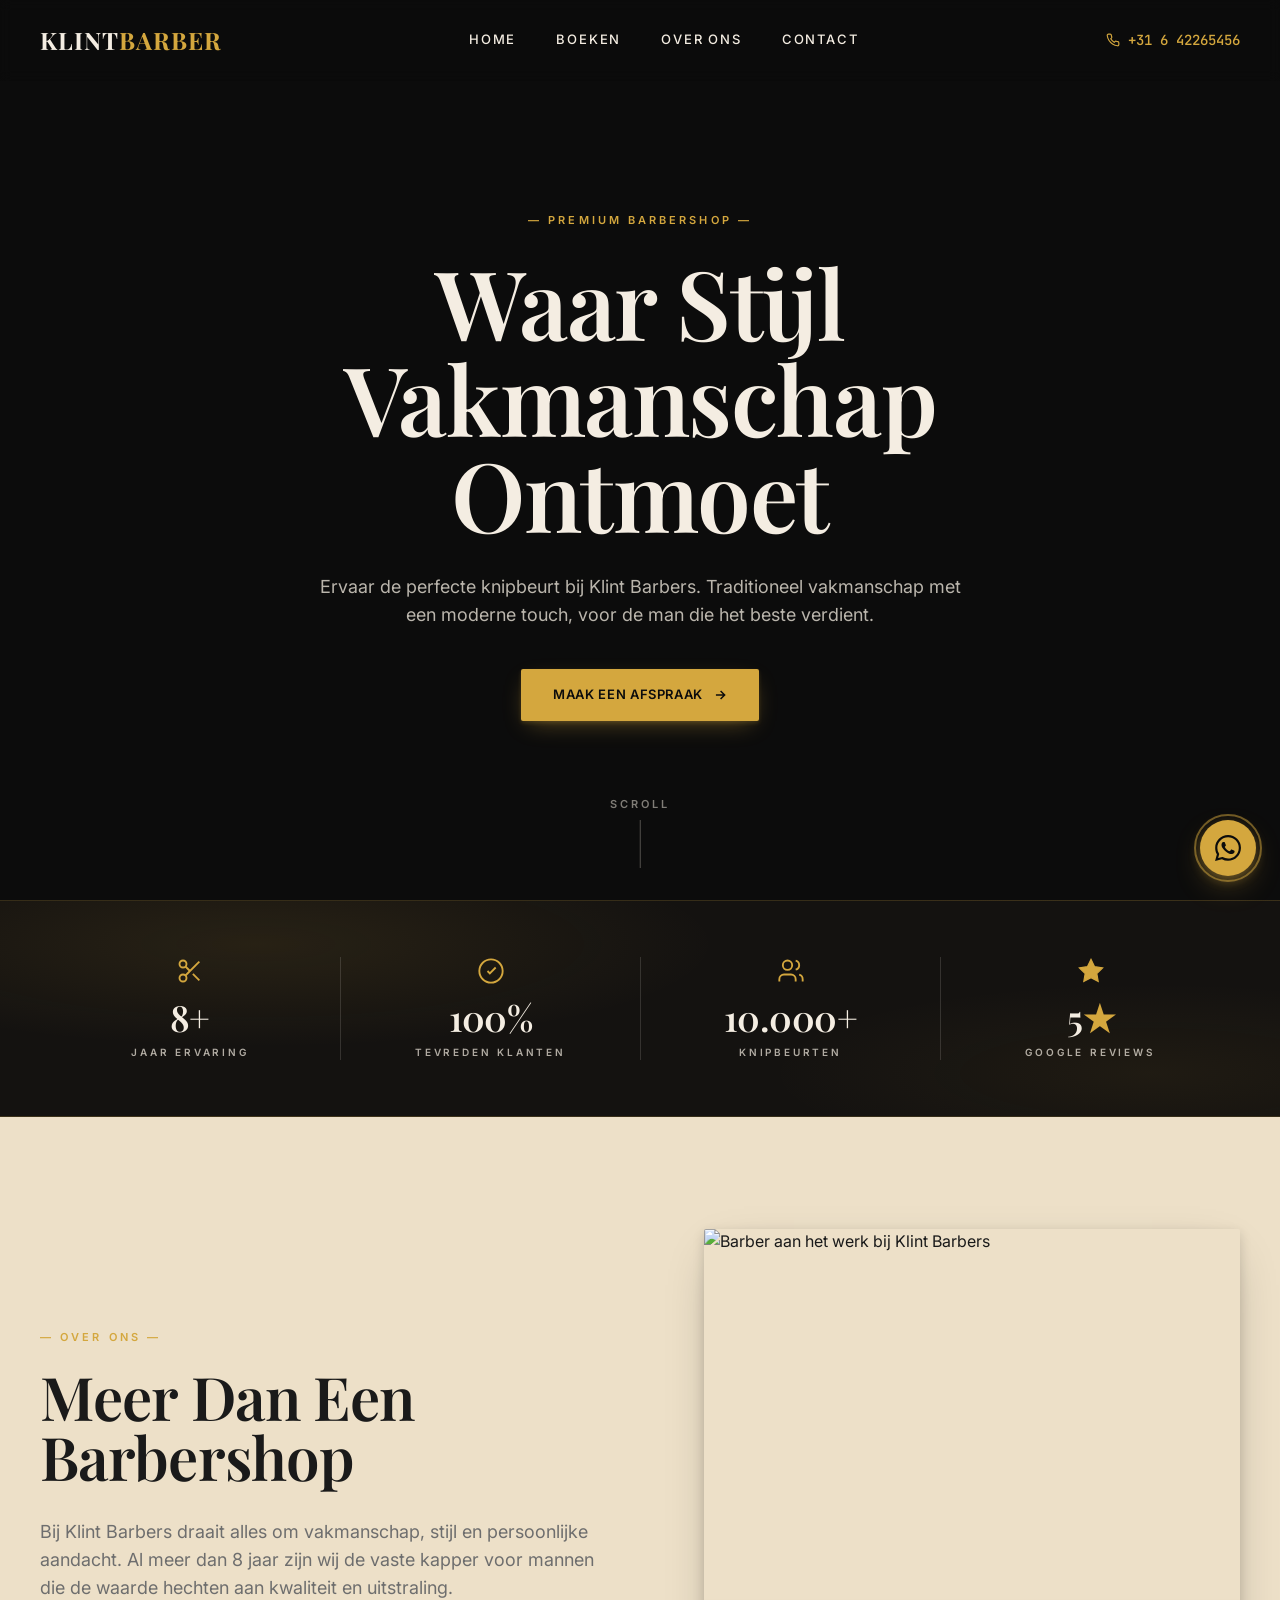
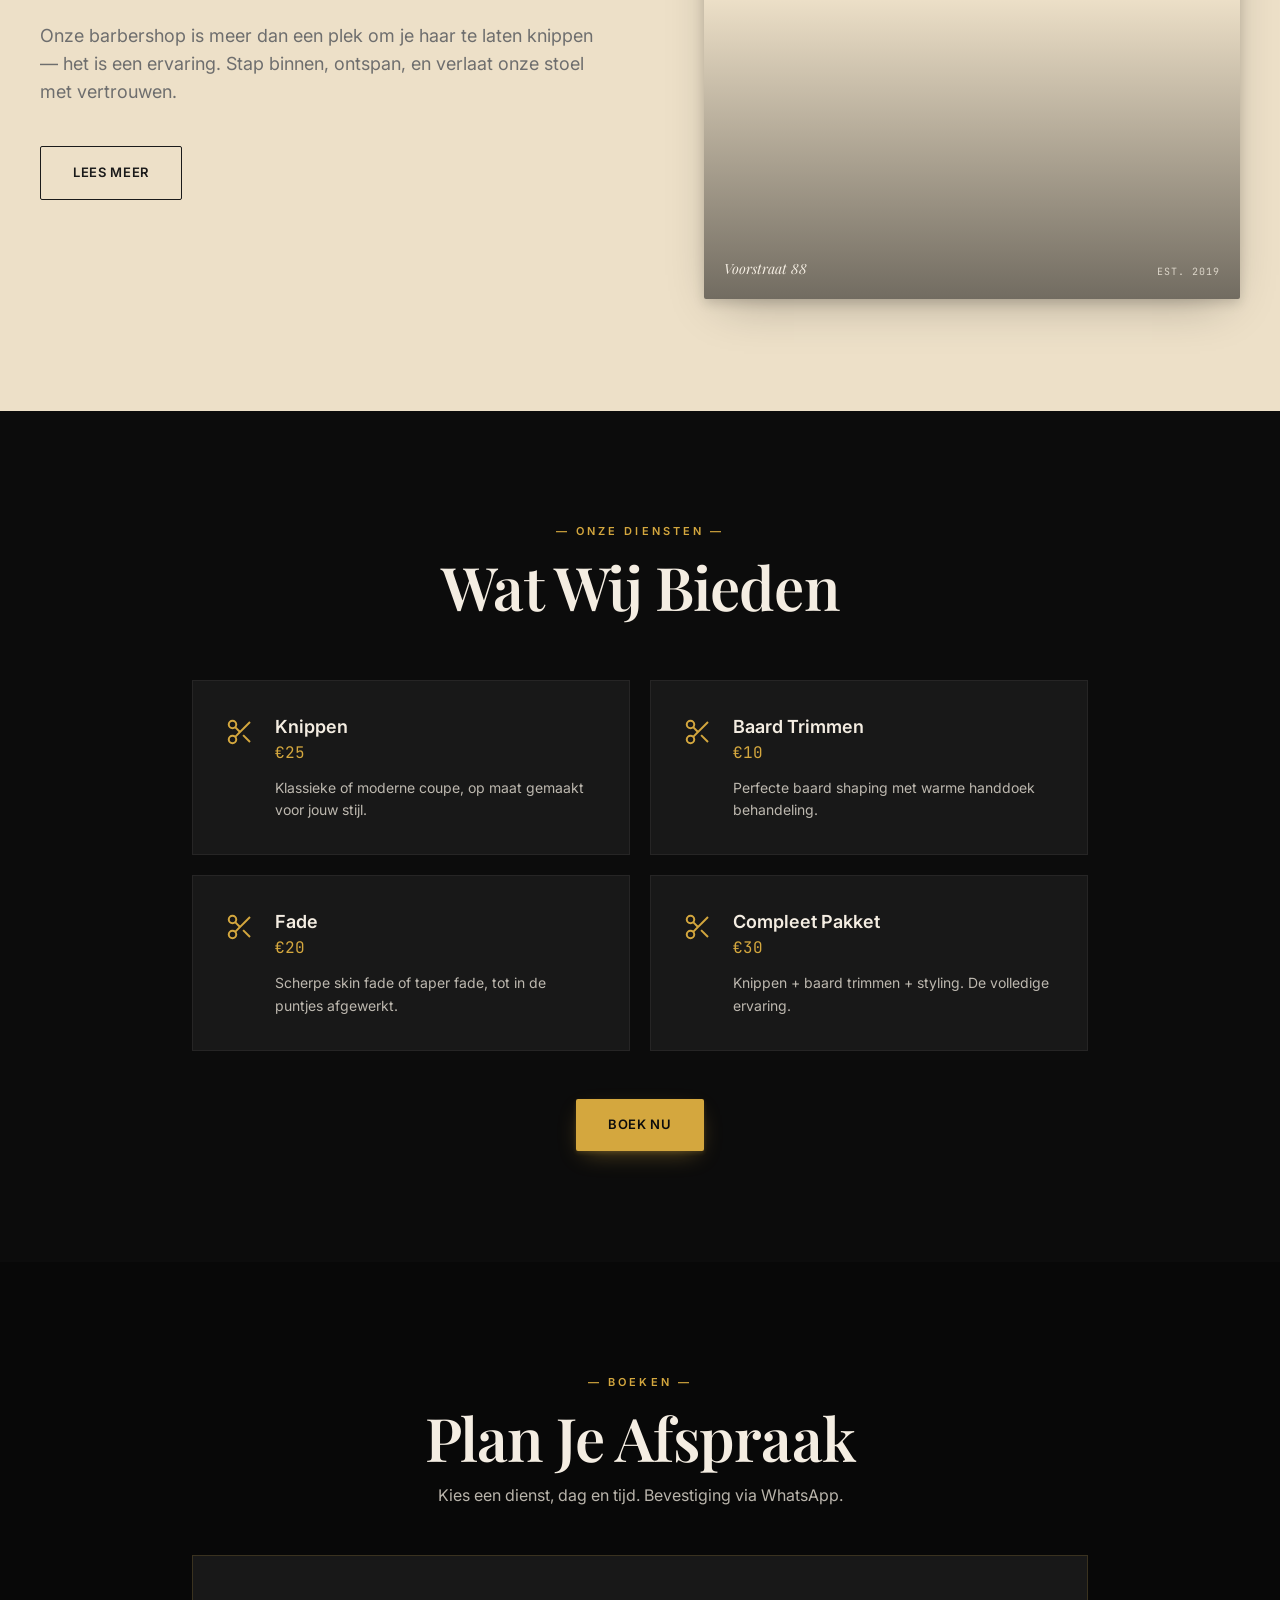
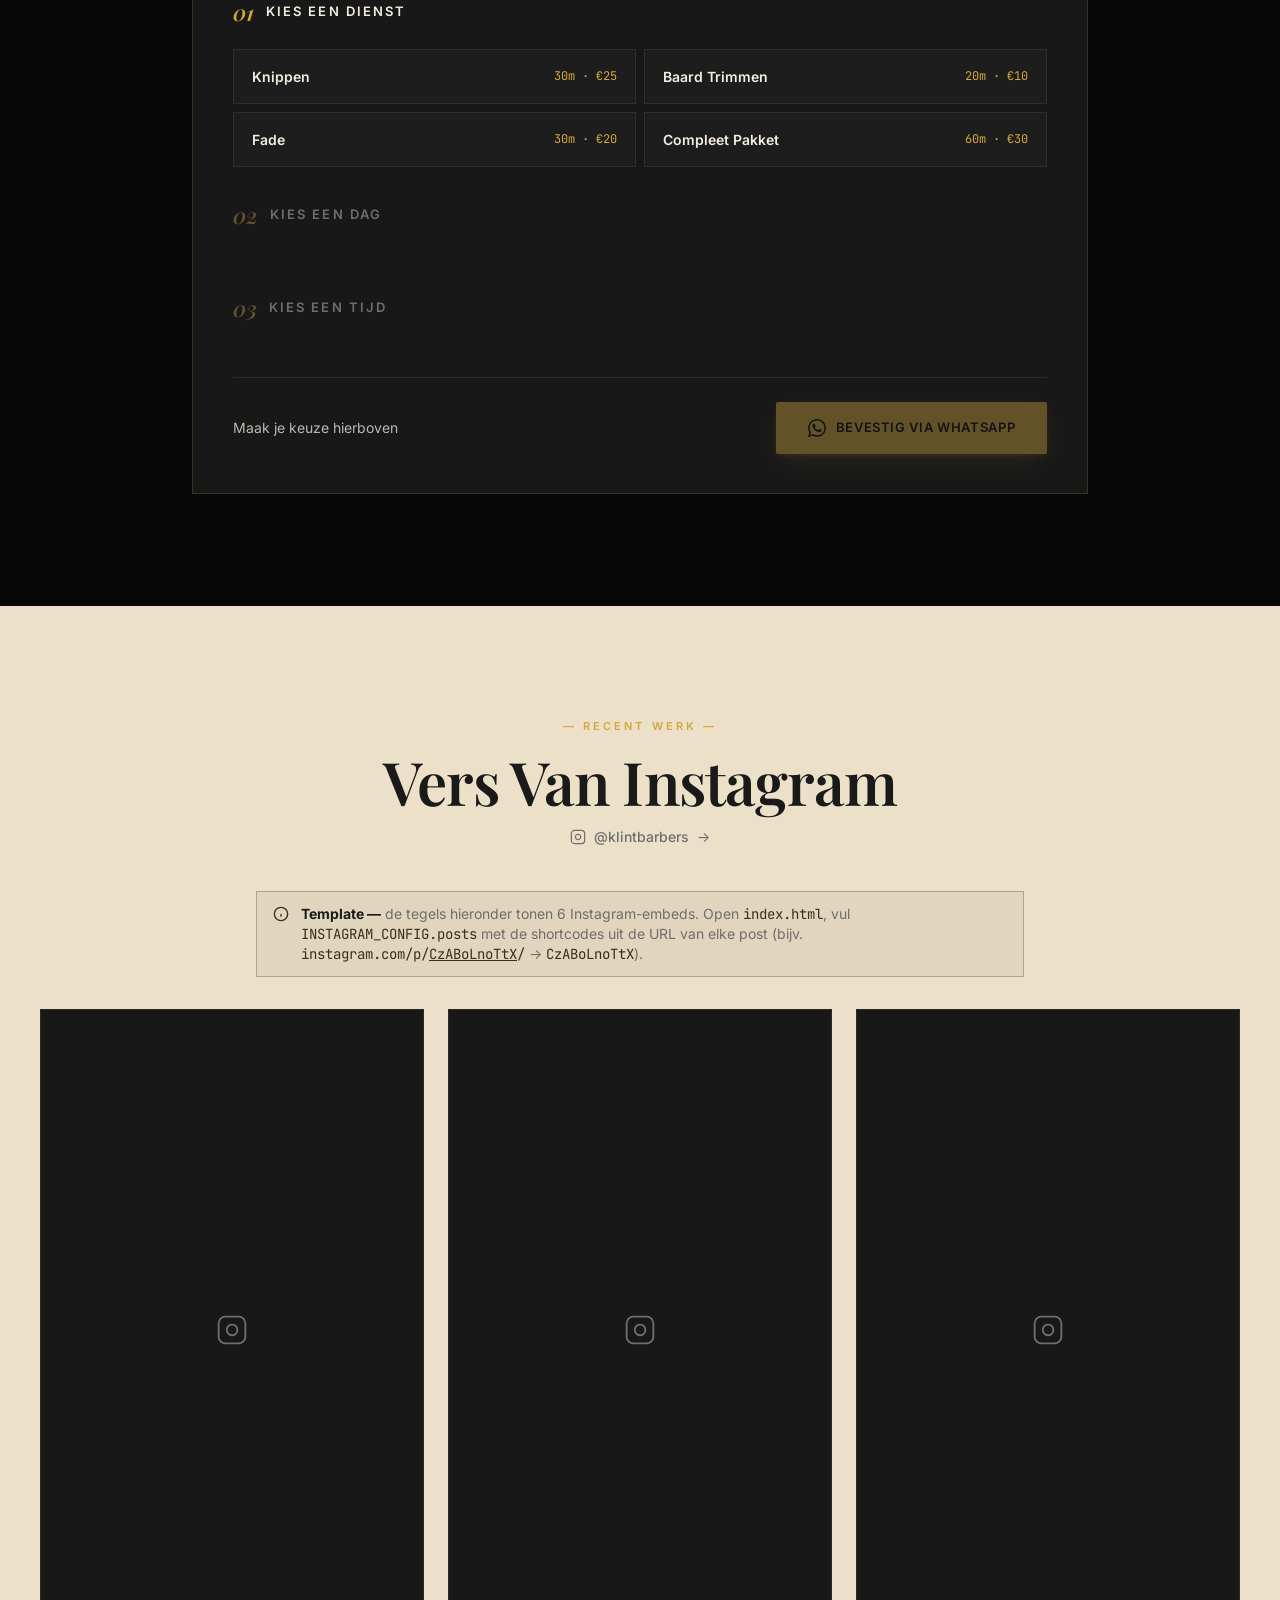
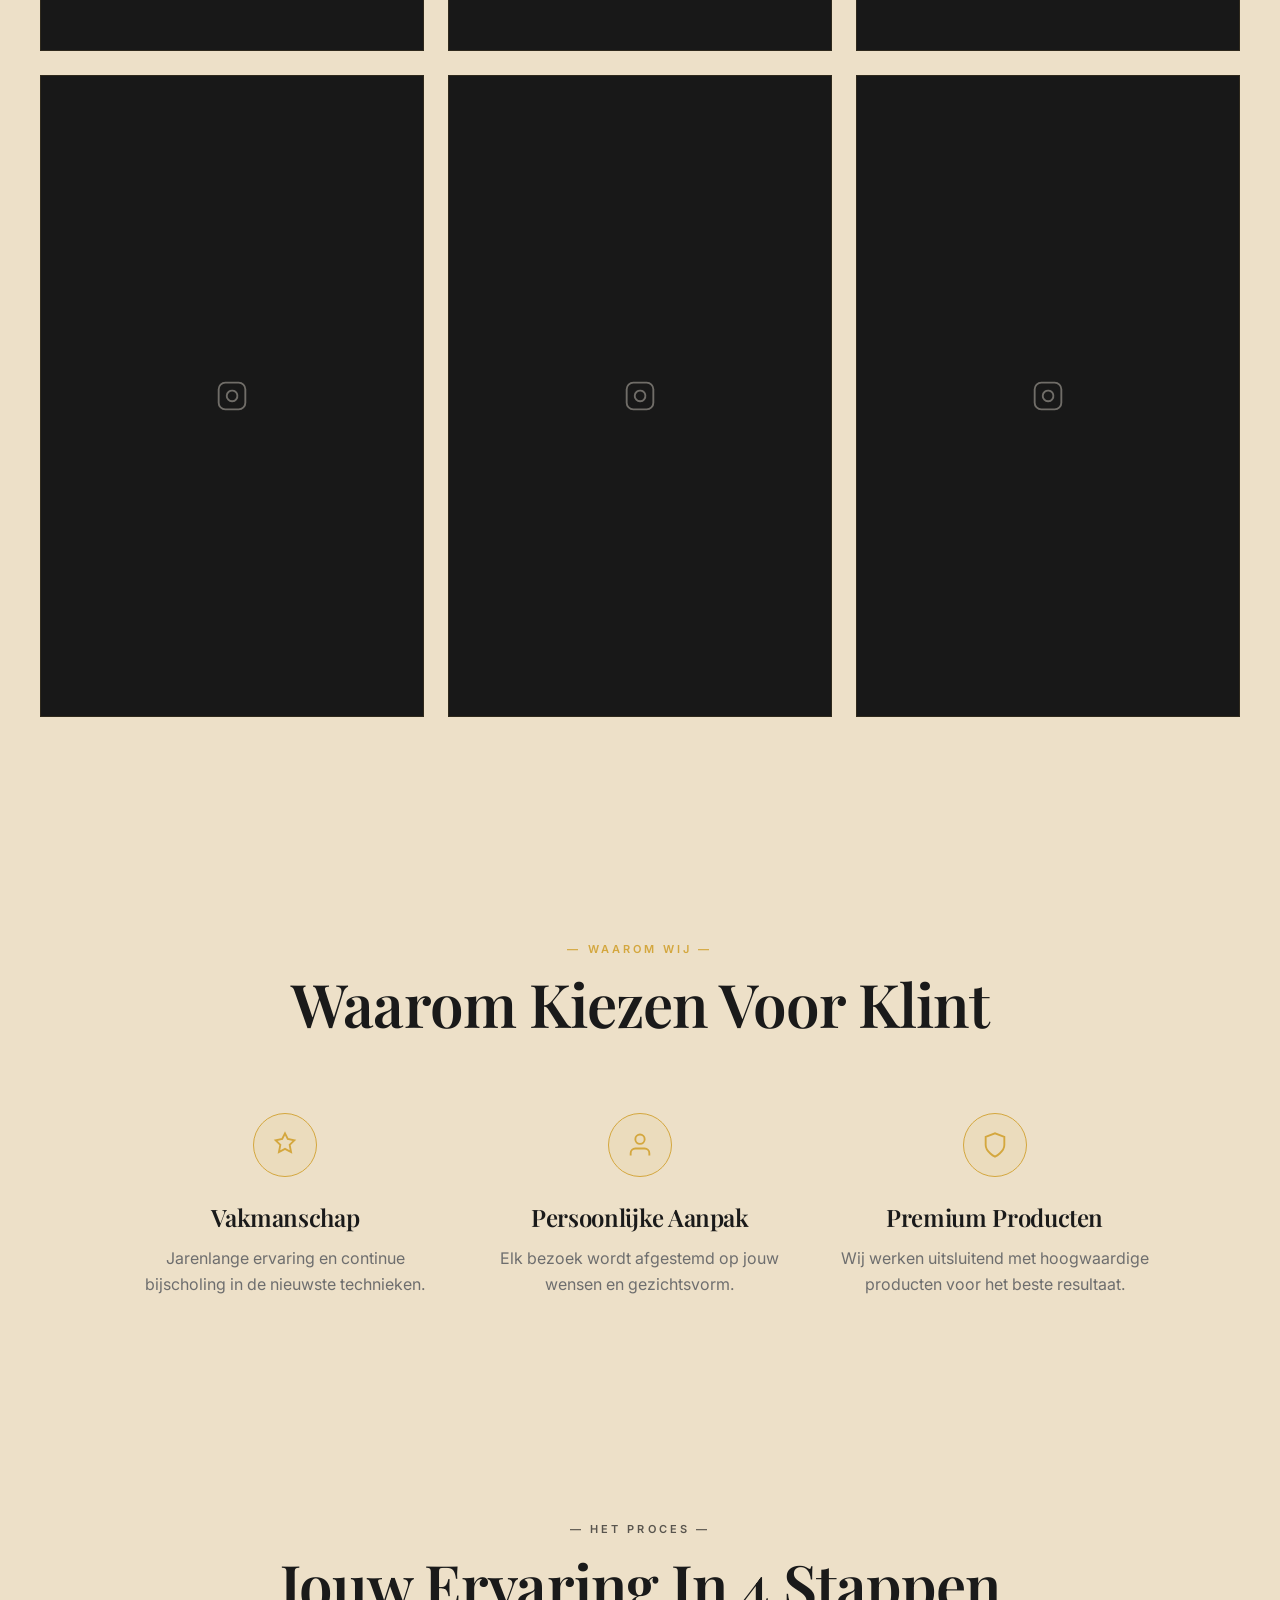
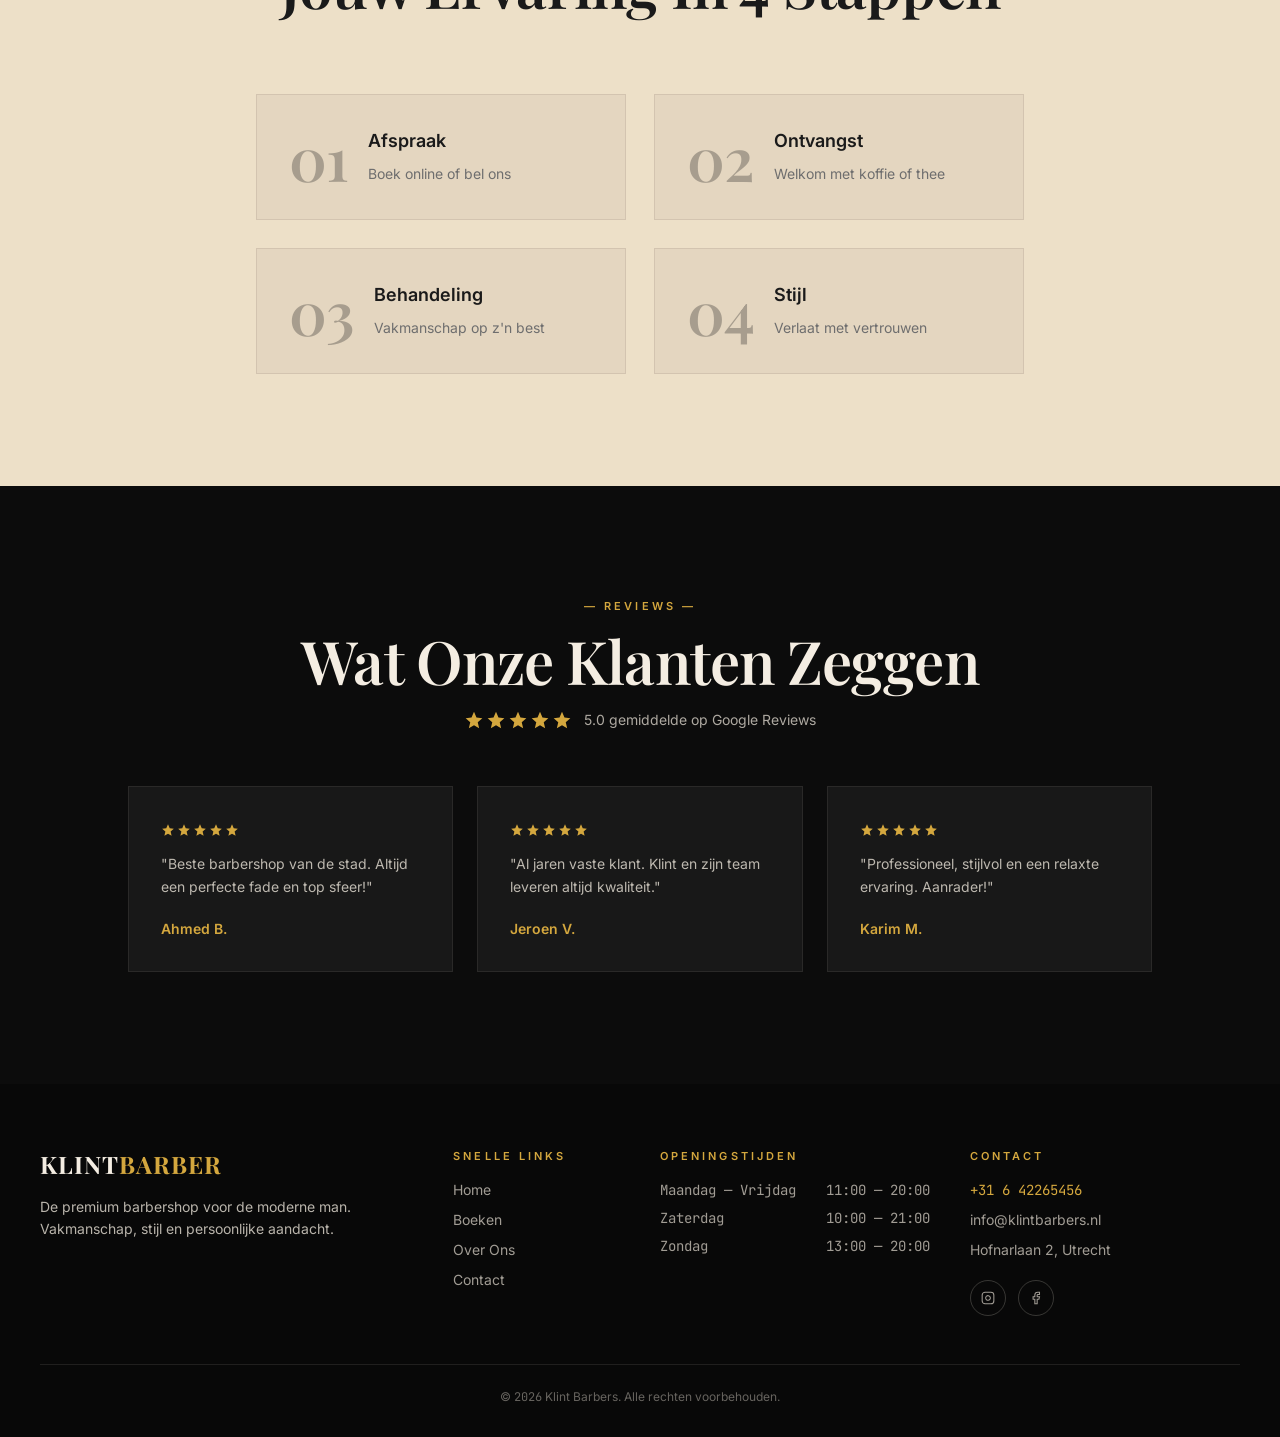
==== klint-barbers-site/index.html @ 7c27ee2e "Add Klint Barbers production site with Cal.com booking integration Co-Authored-By: Claude Fable 5 <n" ====
<!doctype html>
<html lang="nl">
<head>
  <meta charset="utf-8" />
  <meta name="viewport" content="width=device-width, initial-scale=1, viewport-fit=cover" />
  <title>Klint Barbers — Premium Barbershop in Utrecht</title>
  <meta name="description" content="Premium barbershop in Utrecht. Knippen, baard trimmen en hot towel shave. Online te boeken." />
  <meta name="theme-color" content="#0c0c0c" />
  <link rel="canonical" href="https://klintbarbers.nl/" />
  <meta property="og:type" content="website" />
  <meta property="og:site_name" content="Klint Barbers" />
  <meta property="og:locale" content="nl_NL" />
  <meta property="og:title" content="Klint Barbers — Premium Barbershop in Utrecht" />
  <meta property="og:description" content="Premium barbershop in Utrecht. Knippen, baard trimmen en hot towel shave. Online te boeken." />
  <meta property="og:url" content="https://klintbarbers.nl/" />
  <meta property="og:image" content="https://images.unsplash.com/photo-1599351431202-1e0f0137899a?w=1200&h=630&q=80&auto=format&fit=crop" />
  <meta property="og:image:width" content="1200" />
  <meta property="og:image:height" content="630" />
  <meta name="twitter:card" content="summary_large_image" />
  <link rel="icon" href="data:image/svg+xml,%3Csvg%20xmlns='http://www.w3.org/2000/svg'%20viewBox='0%200%2024%2024'%3E%3Crect%20width='24'%20height='24'%20rx='4'%20fill='%230c0c0c'/%3E%3Cg%20fill='none'%20stroke='%23d4a73e'%20stroke-width='1.7'%3E%3Ccircle%20cx='7'%20cy='7.5'%20r='2.3'/%3E%3Ccircle%20cx='7'%20cy='16.5'%20r='2.3'/%3E%3Cpath%20d='M19.5%205%209%2015.2M14.6%2014.6%2019.5%2019.5M8.9%209%2011.8%2012'/%3E%3C/g%3E%3C/svg%3E" />

  <link rel="preconnect" href="https://fonts.googleapis.com" />
  <link rel="preconnect" href="https://fonts.gstatic.com" crossorigin />
  <link href="https://fonts.googleapis.com/css2?family=Playfair+Display:ital,wght@0,400;0,500;0,600;0,700;1,400&family=Inter:wght@300;400;500;600;700&family=JetBrains+Mono:wght@400;500&display=swap" rel="stylesheet" />
  <link rel="preconnect" href="https://images.unsplash.com" crossorigin />
  <link rel="dns-prefetch" href="https://images.unsplash.com" />
  <link rel="dns-prefetch" href="https://www.instagram.com" />
  <!-- The hero background is the LCP element — fetch it at top priority -->
  <link rel="preload" as="image" fetchpriority="high" href="https://images.unsplash.com/photo-1599351431202-1e0f0137899a?w=2000&q=80&auto=format&fit=crop" />


  <style>
    :root {
      --bg-cream: #ede0c8;
      --bg-dark: #0c0c0c;
      --bg-darker: #080808;
      --card-dark: #181818;
      --bg-coffee: #141210;
      --bg-warm: #ede0c8;
      --gold: #d4a73e;
      --gold-bright: #e8b94d;
      --text-dark: #1a1a1a;
      --text-cream: #f4ede2;
      --text-muted: #6e6e6e;
      --whatsapp: #25d366;
      --shadow-card: 0 1px 2px rgba(0, 0, 0, 0.05), 0 8px 24px -8px rgba(0, 0, 0, 0.12), 0 24px 48px -24px rgba(0, 0, 0, 0.10);
      --shadow-card-dark: 0 1px 2px rgba(0, 0, 0, 0.4), 0 12px 32px -12px rgba(0, 0, 0, 0.6);
      --shadow-cta: 0 2px 4px rgba(212, 167, 62, 0.2), 0 8px 24px -8px rgba(212, 167, 62, 0.45);
      --shadow-floating: 0 4px 12px rgba(0, 0, 0, 0.15), 0 16px 48px -16px rgba(0, 0, 0, 0.3);
      --ease-out-soft: cubic-bezier(0.22, 1, 0.36, 1);
      --ease-spring: cubic-bezier(0.34, 1.56, 0.64, 1);
    }

    html { scroll-behavior: smooth; }
    body {
      background: var(--bg-cream);
      color: var(--text-dark);
      font-family: 'Inter', system-ui, sans-serif;
      -webkit-font-smoothing: antialiased;
      text-rendering: optimizeLegibility;
    }

    /* Display type */
    .display {
      font-family: 'Playfair Display', Georgia, serif;
      font-weight: 600;
      letter-spacing: -0.015em;
      line-height: 1.1;
    }

    /* Eyebrow label */
    .eyebrow {
      font-family: 'Inter', system-ui, sans-serif;
      font-size: 11px;
      font-weight: 600;
      letter-spacing: 0.28em;
      text-transform: uppercase;
      color: var(--gold);
    }

    .mono-num {
      font-family: 'JetBrains Mono', ui-monospace, monospace;
      font-variant-numeric: tabular-nums;
    }

    /* Buttons */
    .btn {
      display: inline-flex; align-items: center; justify-content: center; gap: 0.6rem;
      font-weight: 600; letter-spacing: 0.05em; text-transform: uppercase;
      font-size: 13px;
      padding: 1rem 2rem;
      border-radius: 2px;
      transition: transform 240ms var(--ease-out-soft), background-color 240ms var(--ease-out-soft), color 240ms var(--ease-out-soft), box-shadow 240ms var(--ease-out-soft), border-color 240ms var(--ease-out-soft);
      will-change: transform;
    }
    .btn:focus-visible {
      outline: 2px solid var(--gold-bright);
      outline-offset: 3px;
    }
    .btn-gold {
      background: var(--gold);
      color: var(--bg-dark);
      box-shadow: var(--shadow-cta);
    }
    .btn-gold:hover {
      background: var(--gold-bright);
      transform: translateY(-1px);
      box-shadow: 0 4px 8px rgba(212, 167, 62, 0.25), 0 12px 32px -8px rgba(212, 167, 62, 0.55);
    }
    .btn-gold:active { transform: translateY(0); }
    .btn-outline-light {
      background: transparent;
      color: var(--text-cream);
      border: 1px solid rgba(244, 237, 226, 0.35);
    }
    .btn-outline-light:hover {
      background: var(--text-cream);
      color: var(--bg-dark);
      border-color: var(--text-cream);
    }
    .btn-outline-dark {
      background: transparent;
      color: var(--text-dark);
      border: 1px solid var(--text-dark);
    }
    .btn-outline-dark:hover {
      background: var(--text-dark);
      color: var(--text-cream);
    }

    /* Header */
    .site-header {
      transition: background-color 240ms var(--ease-out-soft), backdrop-filter 240ms var(--ease-out-soft), border-color 240ms var(--ease-out-soft);
      background: rgba(12, 12, 12, 0.55);
      backdrop-filter: blur(6px);
      -webkit-backdrop-filter: blur(6px);
      border-bottom: 1px solid transparent;
    }
    .site-header.scrolled {
      background: rgba(12, 12, 12, 0.92);
      backdrop-filter: blur(10px) saturate(140%);
      -webkit-backdrop-filter: blur(10px) saturate(140%);
      border-bottom-color: rgba(244, 237, 226, 0.08);
    }
    .nav-link {
      color: var(--text-cream);
      font-size: 13px;
      font-weight: 500;
      letter-spacing: 0.14em;
      text-transform: uppercase;
      position: relative;
      padding: 0.5rem 0;
      transition: color 200ms var(--ease-out-soft);
    }
    .nav-link::after {
      content: '';
      position: absolute; left: 0; right: 0; bottom: 0;
      height: 1px; background: var(--gold);
      transform: scaleX(0); transform-origin: left;
      transition: transform 240ms var(--ease-out-soft);
    }
    .nav-link:hover { color: var(--gold); }
    .nav-link:hover::after { transform: scaleX(1); }
    .nav-link:focus-visible { outline: 2px solid var(--gold); outline-offset: 4px; }

    /* Hero */
    .hero {
      position: relative;
      min-height: 100vh;
      background: var(--bg-dark);
      overflow: hidden;
    }
    .hero-bg {
      position: absolute; inset: 0;
      background:
        linear-gradient(180deg, rgba(12, 12, 12, 0.55) 0%, rgba(12, 12, 12, 0.82) 100%),
        url("https://images.unsplash.com/photo-1599351431202-1e0f0137899a?w=2000&q=80&auto=format&fit=crop") center/cover no-repeat;
    }
    .hero-content {
      position: relative;
      z-index: 2;
    }

    /* Stats band */
    .stats-band {
      background:
        radial-gradient(60% 80% at 20% 20%, rgba(212, 167, 62, 0.10), transparent 60%),
        radial-gradient(50% 70% at 90% 80%, rgba(212, 167, 62, 0.06), transparent 60%),
        var(--bg-coffee);
      color: var(--text-cream);
      border-top: 1px solid rgba(212, 167, 62, 0.18);
      border-bottom: 1px solid rgba(212, 167, 62, 0.18);
    }

    /* Service card (dark) */
    .service-card {
      background: var(--card-dark);
      border: 1px solid rgba(244, 237, 226, 0.06);
      padding: 2rem;
      transition: transform 320ms var(--ease-out-soft), border-color 320ms var(--ease-out-soft), box-shadow 320ms var(--ease-out-soft);
    }
    .service-card:hover {
      transform: translateY(-4px);
      border-color: rgba(212, 167, 62, 0.4);
      box-shadow: var(--shadow-card-dark);
    }

    /* Why-us seal icon */
    .seal {
      width: 64px; height: 64px;
      border-radius: 999px;
      border: 1px solid var(--gold);
      background: rgba(212, 167, 62, 0.08);
      display: inline-flex; align-items: center; justify-content: center;
      color: var(--gold);
    }

    /* Process card */
    .proces-card {
      background: #e4d6c0;
      border: 1px solid rgba(61, 45, 31, 0.10);
      padding: 2rem;
      transition: transform 320ms var(--ease-out-soft), background-color 320ms var(--ease-out-soft), border-color 320ms var(--ease-out-soft);
    }
    .proces-card:hover {
      transform: translateY(-3px);
      background: #dccab0;
      border-color: rgba(212, 167, 62, 0.5);
    }

    /* Review card */
    .review-card {
      background: var(--card-dark);
      border: 1px solid rgba(244, 237, 226, 0.08);
      padding: 2rem;
      transition: border-color 320ms var(--ease-out-soft), transform 320ms var(--ease-out-soft);
    }
    .review-card:hover {
      border-color: rgba(212, 167, 62, 0.4);
      transform: translateY(-3px);
    }

    /* Gallery (legacy, kept for fallback) */
    .gallery-tile {
      position: relative; overflow: hidden;
      background: var(--bg-dark);
    }
    .gallery-tile img {
      width: 100%; height: 100%; object-fit: cover; display: block;
      transition: transform 600ms var(--ease-out-soft);
    }
    .gallery-tile::after {
      content: '';
      position: absolute; inset: 0;
      background: linear-gradient(to top, rgba(12, 12, 12, 0.55), transparent 55%);
      opacity: 0;
      transition: opacity 320ms var(--ease-out-soft);
    }
    .gallery-tile:hover img { transform: scale(1.05); }
    .gallery-tile:hover::after { opacity: 1; }

    /* Instagram embed grid */
    .ig-card {
      position: relative;
      background: var(--card-dark);
      border: 1px solid rgba(212, 167, 62, 0.12);
      overflow: hidden;
      transition: border-color 320ms var(--ease-out-soft), transform 320ms var(--ease-out-soft);
    }
    .ig-card:hover {
      border-color: rgba(212, 167, 62, 0.4);
      transform: translateY(-3px);
    }
    .ig-card iframe {
      display: block;
      width: 100%;
      min-width: 100%;
      height: 640px;
      border: 0;
      background: var(--card-dark);
    }
    /* Loading skeleton inside ig-card */
    .ig-card .ig-skel {
      position: absolute; inset: 0;
      display: flex; align-items: center; justify-content: center;
      color: rgba(244, 237, 226, 0.4);
      pointer-events: none;
    }

    /* ===== BOOKING WIDGET ===== */
    .booking-widget {
      background: var(--card-dark);
      border: 1px solid rgba(212, 167, 62, 0.18);
      padding: 1.75rem;
      display: flex;
      flex-direction: column;
      gap: 1.75rem;
    }
    @media (min-width: 768px) {
      .booking-widget { padding: 2.5rem; gap: 2rem; }
    }
    .bw-step {
      transition: opacity 320ms var(--ease-out-soft);
    }
    .bw-step--disabled { opacity: 0.4; pointer-events: none; }
    .bw-step-label {
      display: flex; align-items: center; gap: 0.75rem;
      font-size: 13px;
      font-weight: 600;
      letter-spacing: 0.16em;
      text-transform: uppercase;
      color: var(--text-cream);
      margin-bottom: 1.25rem;
    }
    .bw-step-num {
      font-family: 'Playfair Display', serif;
      font-style: italic;
      font-size: 22px;
      color: var(--gold);
      letter-spacing: 0;
    }

    /* Service grid */
    .bw-service-grid {
      display: grid;
      grid-template-columns: 1fr;
      gap: 0.5rem;
    }
    @media (min-width: 640px) {
      .bw-service-grid { grid-template-columns: 1fr 1fr; }
    }
    .bw-service {
      background: rgba(244, 237, 226, 0.02);
      border: 1px solid rgba(244, 237, 226, 0.08);
      padding: 1rem 1.1rem;
      text-align: left;
      display: flex; align-items: center; justify-content: space-between; gap: 0.75rem;
      color: var(--text-cream);
      cursor: pointer;
      transition: border-color 200ms var(--ease-out-soft), background-color 200ms var(--ease-out-soft);
    }
    .bw-service:hover {
      border-color: rgba(212, 167, 62, 0.4);
      background: rgba(212, 167, 62, 0.04);
    }
    .bw-service.is-selected {
      border-color: var(--gold);
      background: rgba(212, 167, 62, 0.08);
    }
    .bw-service-name { font-weight: 600; font-size: 14px; }
    .bw-service-meta { font-family: 'JetBrains Mono', ui-monospace, monospace; font-size: 12px; color: var(--gold); font-variant-numeric: tabular-nums; }

    /* Date strip */
    .bw-date-strip {
      display: flex;
      gap: 0.5rem;
      overflow-x: auto;
      padding-bottom: 0.5rem;
      scrollbar-width: thin;
      scrollbar-color: rgba(212, 167, 62, 0.3) transparent;
    }
    .bw-date-strip::-webkit-scrollbar { height: 6px; }
    .bw-date-strip::-webkit-scrollbar-thumb { background: rgba(212, 167, 62, 0.3); border-radius: 3px; }
    .bw-date {
      flex-shrink: 0;
      background: rgba(244, 237, 226, 0.02);
      border: 1px solid rgba(244, 237, 226, 0.08);
      padding: 0.75rem 0.85rem;
      min-width: 78px;
      text-align: center;
      cursor: pointer;
      color: var(--text-cream);
      transition: border-color 200ms var(--ease-out-soft), background-color 200ms var(--ease-out-soft);
    }
    .bw-date:hover {
      border-color: rgba(212, 167, 62, 0.4);
      background: rgba(212, 167, 62, 0.04);
    }
    .bw-date.is-selected {
      border-color: var(--gold);
      background: rgba(212, 167, 62, 0.08);
    }
    .bw-date-day {
      font-size: 11px; font-weight: 600;
      letter-spacing: 0.12em; text-transform: uppercase;
      color: rgba(244, 237, 226, 0.55);
      margin-bottom: 4px;
    }
    .bw-date.is-selected .bw-date-day { color: var(--gold); }
    .bw-date-num {
      font-family: 'Playfair Display', serif;
      font-size: 22px;
      line-height: 1;
    }
    .bw-date-month {
      font-size: 10px;
      margin-top: 4px;
      color: rgba(244, 237, 226, 0.5);
      letter-spacing: 0.1em;
      text-transform: uppercase;
    }

    /* Time grid */
    .bw-time-grid {
      display: grid;
      grid-template-columns: repeat(3, 1fr);
      gap: 0.5rem;
    }
    @media (min-width: 640px) {
      .bw-time-grid { grid-template-columns: repeat(4, 1fr); }
    }
    @media (min-width: 1024px) {
      .bw-time-grid { grid-template-columns: repeat(6, 1fr); }
    }
    .bw-time {
      background: rgba(244, 237, 226, 0.02);
      border: 1px solid rgba(244, 237, 226, 0.08);
      padding: 0.7rem 0.5rem;
      text-align: center;
      cursor: pointer;
      color: var(--text-cream);
      font-family: 'JetBrains Mono', ui-monospace, monospace;
      font-size: 14px;
      font-variant-numeric: tabular-nums;
      transition: border-color 200ms var(--ease-out-soft), background-color 200ms var(--ease-out-soft);
    }
    .bw-time:hover {
      border-color: rgba(212, 167, 62, 0.4);
      background: rgba(212, 167, 62, 0.04);
    }
    .bw-time.is-selected {
      border-color: var(--gold);
      background: var(--gold);
      color: var(--bg-dark);
      font-weight: 600;
    }
    .bw-empty-msg {
      color: rgba(244, 237, 226, 0.55);
      font-size: 14px;
      padding: 1rem 0;
      display: none;
    }
    .bw-empty-msg.show { display: block; }

    /* Submit row */
    .bw-submit-row {
      border-top: 1px solid rgba(244, 237, 226, 0.08);
      padding-top: 1.5rem;
      display: flex;
      flex-direction: column;
      gap: 1rem;
      align-items: stretch;
    }
    @media (min-width: 768px) {
      .bw-submit-row { flex-direction: row; align-items: center; justify-content: space-between; }
    }
    .bw-summary {
      color: rgba(244, 237, 226, 0.75);
      font-size: 14px;
      line-height: 1.5;
    }
    .bw-summary strong { color: var(--gold); font-weight: 600; }
    .bw-submit-btn[aria-disabled="true"] {
      opacity: 0.4;
      pointer-events: none;
    }

    /* Floating WhatsApp — recoloured to brand gold */
    .whatsapp-fab {
      position: fixed;
      right: 1.5rem;
      bottom: 1.5rem;
      z-index: 60;
      width: 56px; height: 56px;
      border-radius: 999px;
      background: var(--gold);
      color: var(--bg-dark);
      display: inline-flex; align-items: center; justify-content: center;
      box-shadow: 0 4px 12px rgba(212, 167, 62, 0.35), 0 12px 32px -8px rgba(212, 167, 62, 0.45);
      transition: transform 220ms var(--ease-spring), box-shadow 220ms var(--ease-out-soft), background-color 220ms var(--ease-out-soft);
    }
    .whatsapp-fab:hover {
      background: var(--gold-bright);
      transform: translateY(-3px) scale(1.05);
      box-shadow: 0 6px 16px rgba(212, 167, 62, 0.45), 0 16px 40px -8px rgba(212, 167, 62, 0.55);
    }
    .whatsapp-fab::before {
      content: '';
      position: absolute; inset: -6px;
      border-radius: 999px;
      border: 2px solid rgba(212, 167, 62, 0.5);
      animation: pulse-ring 2.4s var(--ease-out-soft) infinite;
    }
    @keyframes pulse-ring {
      0% { transform: scale(0.9); opacity: 0.75; }
      100% { transform: scale(1.4); opacity: 0; }
    }

    /* Mobile menu */
    .mobile-nav {
      position: fixed; inset: 64px 0 0 0;
      background: var(--bg-dark);
      color: var(--text-cream);
      z-index: 50;
      transform: translateX(100%);
      transition: transform 320ms var(--ease-out-soft);
      overflow-y: auto;
    }
    .mobile-nav.open { transform: translateX(0); }

    /* Reveal */
    .reveal {
      opacity: 0;
      transform: translateY(20px);
      transition: opacity 800ms var(--ease-out-soft), transform 800ms var(--ease-out-soft);
    }
    .reveal.in {
      opacity: 1;
      transform: translateY(0);
    }

    /* Logo wordmark */
    .wordmark {
      font-family: 'Playfair Display', serif;
      font-weight: 700;
      letter-spacing: 0.04em;
      text-transform: uppercase;
    }

    /* Star row */
    .stars {
      display: inline-flex;
      gap: 2px;
      color: var(--gold);
    }

    a:focus-visible, button:focus-visible {
      outline: 2px solid var(--gold);
      outline-offset: 3px;
    }

    /* Headings on dark sections override default */
    .on-dark h1, .on-dark h2, .on-dark h3 { color: var(--text-cream); }
    .on-dark p { color: rgba(244, 237, 226, 0.75); }

    /* Reserve the embed height before the iframe is lazily injected,
       so tiles never collapse or shift the layout */
    .ig-card { min-height: 640px; }

    /* Skip link — invisible until keyboard-focused */
    .skip-link {
      position: fixed;
      top: -100px; left: 1rem;
      z-index: 100;
      background: var(--gold);
      color: var(--bg-dark);
      padding: 0.6rem 1.2rem;
      font-weight: 600;
      font-size: 13px;
      letter-spacing: 0.05em;
      border-radius: 2px;
      transition: top 160ms var(--ease-out-soft);
    }
    .skip-link:focus { top: 1rem; }

    /* Respect reduced-motion preferences */
    @media (prefers-reduced-motion: reduce) {
      html { scroll-behavior: auto; }
      .whatsapp-fab::before { animation: none; }
      .reveal { opacity: 1; transform: none; }
      *, ::before, ::after {
        transition-duration: 0.01ms !important;
        animation-duration: 0.01ms !important;
        animation-iteration-count: 1 !important;
      }
    }
  </style>

  <!-- JSON-LD — keep opening hours in sync with the footer and BOOKING_CONFIG -->
  <script type="application/ld+json">
  {
    "@context": "https://schema.org",
    "@type": "HairSalon",
    "@id": "https://klintbarbers.nl/#barbershop",
    "name": "Klint Barbers",
    "image": "https://images.unsplash.com/photo-1599351431202-1e0f0137899a?w=1200&h=630&q=80&auto=format&fit=crop",
    "telephone": "+31 6 42265456",
    "email": "info@klintbarbers.nl",
    "address": {
      "@type": "PostalAddress",
      "streetAddress": "Hofnarlaan 2",
      "addressLocality": "Utrecht",
      "addressCountry": "NL"
    },
    "url": "https://klintbarbers.nl",
    "sameAs": ["https://www.instagram.com/klintbarbers/"],
    "priceRange": "€€",
    "currenciesAccepted": "EUR",
    "openingHoursSpecification": [
      { "@type": "OpeningHoursSpecification", "dayOfWeek": ["Monday","Tuesday","Wednesday","Thursday","Friday"], "opens": "11:00", "closes": "20:00" },
      { "@type": "OpeningHoursSpecification", "dayOfWeek": "Saturday", "opens": "10:00", "closes": "21:00" },
      { "@type": "OpeningHoursSpecification", "dayOfWeek": "Sunday", "opens": "13:00", "closes": "20:00" }
    ],
    "aggregateRating": { "@type": "AggregateRating", "ratingValue": "5.0", "reviewCount": "126" }
  }
  </script>
  <!-- Tailwind CSS, precompiled for production (replaces cdn.tailwindcss.com runtime compiler) -->
  <style>*,:after,:before{--tw-border-spacing-x:0;--tw-border-spacing-y:0;--tw-translate-x:0;--tw-translate-y:0;--tw-rotate:0;--tw-skew-x:0;--tw-skew-y:0;--tw-scale-x:1;--tw-scale-y:1;--tw-pan-x: ;--tw-pan-y: ;--tw-pinch-zoom: ;--tw-scroll-snap-strictness:proximity;--tw-gradient-from-position: ;--tw-gradient-via-position: ;--tw-gradient-to-position: ;--tw-ordinal: ;--tw-slashed-zero: ;--tw-numeric-figure: ;--tw-numeric-spacing: ;--tw-numeric-fraction: ;--tw-ring-inset: ;--tw-ring-offset-width:0px;--tw-ring-offset-color:#fff;--tw-ring-color:rgba(59,130,246,.5);--tw-ring-offset-shadow:0 0 #0000;--tw-ring-shadow:0 0 #0000;--tw-shadow:0 0 #0000;--tw-shadow-colored:0 0 #0000;--tw-blur: ;--tw-brightness: ;--tw-contrast: ;--tw-grayscale: ;--tw-hue-rotate: ;--tw-invert: ;--tw-saturate: ;--tw-sepia: ;--tw-drop-shadow: ;--tw-backdrop-blur: ;--tw-backdrop-brightness: ;--tw-backdrop-contrast: ;--tw-backdrop-grayscale: ;--tw-backdrop-hue-rotate: ;--tw-backdrop-invert: ;--tw-backdrop-opacity: ;--tw-backdrop-saturate: ;--tw-backdrop-sepia: ;--tw-contain-size: ;--tw-contain-layout: ;--tw-contain-paint: ;--tw-contain-style: }::backdrop{--tw-border-spacing-x:0;--tw-border-spacing-y:0;--tw-translate-x:0;--tw-translate-y:0;--tw-rotate:0;--tw-skew-x:0;--tw-skew-y:0;--tw-scale-x:1;--tw-scale-y:1;--tw-pan-x: ;--tw-pan-y: ;--tw-pinch-zoom: ;--tw-scroll-snap-strictness:proximity;--tw-gradient-from-position: ;--tw-gradient-via-position: ;--tw-gradient-to-position: ;--tw-ordinal: ;--tw-slashed-zero: ;--tw-numeric-figure: ;--tw-numeric-spacing: ;--tw-numeric-fraction: ;--tw-ring-inset: ;--tw-ring-offset-width:0px;--tw-ring-offset-color:#fff;--tw-ring-color:rgba(59,130,246,.5);--tw-ring-offset-shadow:0 0 #0000;--tw-ring-shadow:0 0 #0000;--tw-shadow:0 0 #0000;--tw-shadow-colored:0 0 #0000;--tw-blur: ;--tw-brightness: ;--tw-contrast: ;--tw-grayscale: ;--tw-hue-rotate: ;--tw-invert: ;--tw-saturate: ;--tw-sepia: ;--tw-drop-shadow: ;--tw-backdrop-blur: ;--tw-backdrop-brightness: ;--tw-backdrop-contrast: ;--tw-backdrop-grayscale: ;--tw-backdrop-hue-rotate: ;--tw-backdrop-invert: ;--tw-backdrop-opacity: ;--tw-backdrop-saturate: ;--tw-backdrop-sepia: ;--tw-contain-size: ;--tw-contain-layout: ;--tw-contain-paint: ;--tw-contain-style: }/*! tailwindcss v3.4.17 | MIT License | https://tailwindcss.com*/*,:after,:before{box-sizing:border-box;border:0 solid #e5e7eb}:after,:before{--tw-content:""}:host,html{line-height:1.5;-webkit-text-size-adjust:100%;-moz-tab-size:4;-o-tab-size:4;tab-size:4;font-family:Inter,system-ui,sans-serif;font-feature-settings:normal;font-variation-settings:normal;-webkit-tap-highlight-color:transparent}body{margin:0;line-height:inherit}hr{height:0;color:inherit;border-top-width:1px}abbr:where([title]){-webkit-text-decoration:underline dotted;text-decoration:underline dotted}h1,h2,h3,h4,h5,h6{font-size:inherit;font-weight:inherit}a{color:inherit;text-decoration:inherit}b,strong{font-weight:bolder}code,kbd,pre,samp{font-family:JetBrains Mono,ui-monospace,monospace;font-feature-settings:normal;font-variation-settings:normal;font-size:1em}small{font-size:80%}sub,sup{font-size:75%;line-height:0;position:relative;vertical-align:baseline}sub{bottom:-.25em}sup{top:-.5em}table{text-indent:0;border-color:inherit;border-collapse:collapse}button,input,optgroup,select,textarea{font-family:inherit;font-feature-settings:inherit;font-variation-settings:inherit;font-size:100%;font-weight:inherit;line-height:inherit;letter-spacing:inherit;color:inherit;margin:0;padding:0}button,select{text-transform:none}button,input:where([type=button]),input:where([type=reset]),input:where([type=submit]){-webkit-appearance:button;background-color:transparent;background-image:none}:-moz-focusring{outline:auto}:-moz-ui-invalid{box-shadow:none}progress{vertical-align:baseline}::-webkit-inner-spin-button,::-webkit-outer-spin-button{height:auto}[type=search]{-webkit-appearance:textfield;outline-offset:-2px}::-webkit-search-decoration{-webkit-appearance:none}::-webkit-file-upload-button{-webkit-appearance:button;font:inherit}summary{display:list-item}blockquote,dd,dl,figure,h1,h2,h3,h4,h5,h6,hr,p,pre{margin:0}fieldset{margin:0}fieldset,legend{padding:0}menu,ol,ul{list-style:none;margin:0;padding:0}dialog{padding:0}textarea{resize:vertical}input::-moz-placeholder,textarea::-moz-placeholder{opacity:1;color:#9ca3af}input::placeholder,textarea::placeholder{opacity:1;color:#9ca3af}[role=button],button{cursor:pointer}:disabled{cursor:default}audio,canvas,embed,iframe,img,object,svg,video{display:block;vertical-align:middle}img,video{max-width:100%;height:auto}[hidden]:where(:not([hidden=until-found])){display:none}.pointer-events-none{pointer-events:none}.fixed{position:fixed}.absolute{position:absolute}.relative{position:relative}.inset-0{inset:0}.bottom-5{bottom:1.25rem}.bottom-8{bottom:2rem}.left-0{left:0}.left-1\/2{left:50%}.left-5{left:1.25rem}.right-0{right:0}.right-5{right:1.25rem}.top-0{top:0}.z-40{z-index:40}.mx-auto{margin-left:auto;margin-right:auto}.mb-10{margin-bottom:2.5rem}.mb-12{margin-bottom:3rem}.mb-14{margin-bottom:3.5rem}.mb-2{margin-bottom:.5rem}.mb-3{margin-bottom:.75rem}.mb-4{margin-bottom:1rem}.mb-5{margin-bottom:1.25rem}.mb-6{margin-bottom:1.5rem}.mb-8{margin-bottom:2rem}.mt-0\.5{margin-top:.125rem}.mt-1{margin-top:.25rem}.mt-12{margin-top:3rem}.mt-5{margin-top:1.25rem}.mt-auto{margin-top:auto}.block{display:block}.flex{display:flex}.inline-flex{display:inline-flex}.\!grid{display:grid!important}.grid{display:grid}.hidden{display:none}.aspect-\[4\/5\]{aspect-ratio:4/5}.h-10{height:2.5rem}.h-12{height:3rem}.h-16{height:4rem}.h-9{height:2.25rem}.h-full{height:100%}.h-px{height:1px}.min-h-full{min-height:100%}.min-h-screen{min-height:100vh}.w-10{width:2.5rem}.w-5{width:1.25rem}.w-9{width:2.25rem}.w-full{width:100%}.w-px{width:1px}.max-w-2xl{max-width:42rem}.max-w-3xl{max-width:48rem}.max-w-4xl{max-width:56rem}.max-w-5xl{max-width:64rem}.max-w-\[1280px\]{max-width:1280px}.max-w-md{max-width:28rem}.max-w-xl{max-width:36rem}.max-w-xs{max-width:20rem}.flex-shrink{flex-shrink:1}.shrink-0{flex-shrink:0}.-translate-x-1\/2{--tw-translate-x:-50%}.-translate-x-1\/2,.transform{transform:translate(var(--tw-translate-x),var(--tw-translate-y)) rotate(var(--tw-rotate)) skewX(var(--tw-skew-x)) skewY(var(--tw-skew-y)) scaleX(var(--tw-scale-x)) scaleY(var(--tw-scale-y))}.grid-cols-1{grid-template-columns:repeat(1,minmax(0,1fr))}.grid-cols-2{grid-template-columns:repeat(2,minmax(0,1fr))}.flex-col{flex-direction:column}.items-start{align-items:flex-start}.items-end{align-items:flex-end}.items-center{align-items:center}.justify-center{justify-content:center}.justify-between{justify-content:space-between}.gap-1{gap:.25rem}.gap-1\.5{gap:.375rem}.gap-10{gap:2.5rem}.gap-12{gap:3rem}.gap-2{gap:.5rem}.gap-3{gap:.75rem}.gap-4{gap:1rem}.gap-5{gap:1.25rem}.gap-6{gap:1.5rem}.gap-y-8{row-gap:2rem}.space-y-2>:not([hidden])~:not([hidden]){--tw-space-y-reverse:0;margin-top:calc(.5rem*(1 - var(--tw-space-y-reverse)));margin-bottom:calc(.5rem*var(--tw-space-y-reverse))}.space-y-2\.5>:not([hidden])~:not([hidden]){--tw-space-y-reverse:0;margin-top:calc(.625rem*(1 - var(--tw-space-y-reverse)));margin-bottom:calc(.625rem*var(--tw-space-y-reverse))}.space-y-4>:not([hidden])~:not([hidden]){--tw-space-y-reverse:0;margin-top:calc(1rem*(1 - var(--tw-space-y-reverse)));margin-bottom:calc(1rem*var(--tw-space-y-reverse))}.space-y-5>:not([hidden])~:not([hidden]){--tw-space-y-reverse:0;margin-top:calc(1.25rem*(1 - var(--tw-space-y-reverse)));margin-bottom:calc(1.25rem*var(--tw-space-y-reverse))}.overflow-hidden{overflow:hidden}.rounded-full{border-radius:9999px}.rounded-sm{border-radius:.125rem}.border{border-width:1px}.border-b{border-bottom-width:1px}.border-brand-coffee\/30{border-color:rgba(61,45,31,.3)}.border-brand-cream\/10{border-color:hsla(37,45%,92%,.1)}.border-brand-cream\/20{border-color:hsla(37,45%,92%,.2)}.bg-brand-coffee\/\[0\.06\]{background-color:rgba(61,45,31,.06)}.bg-brand-cream{--tw-bg-opacity:1;background-color:rgb(244 237 226/var(--tw-bg-opacity,1))}.bg-brand-cream\/30{background-color:hsla(37,45%,92%,.3)}.bg-brand-dark{--tw-bg-opacity:1;background-color:rgb(12 12 12/var(--tw-bg-opacity,1))}.bg-brand-darker{--tw-bg-opacity:1;background-color:rgb(8 8 8/var(--tw-bg-opacity,1))}.object-cover{-o-object-fit:cover;object-fit:cover}.px-4{padding-left:1rem;padding-right:1rem}.px-5{padding-left:1.25rem;padding-right:1.25rem}.py-10{padding-top:2.5rem;padding-bottom:2.5rem}.py-20{padding-top:5rem;padding-bottom:5rem}.py-3{padding-top:.75rem;padding-bottom:.75rem}.py-4{padding-top:1rem;padding-bottom:1rem}.pb-12{padding-bottom:3rem}.pb-16{padding-bottom:4rem}.pb-8{padding-bottom:2rem}.pt-10{padding-top:2.5rem}.pt-16{padding-top:4rem}.pt-24{padding-top:6rem}.pt-6{padding-top:1.5rem}.text-center{text-align:center}.font-serif{font-family:Playfair Display,Georgia,serif}.\!text-\[10px\]{font-size:10px!important}.text-2xl{font-size:1.5rem;line-height:2rem}.text-3xl{font-size:1.875rem;line-height:2.25rem}.text-4xl{font-size:2.25rem;line-height:2.5rem}.text-5xl{font-size:3rem;line-height:1}.text-\[10px\]{font-size:10px}.text-base{font-size:1rem;line-height:1.5rem}.text-lg{font-size:1.125rem;line-height:1.75rem}.text-sm{font-size:.875rem;line-height:1.25rem}.text-xl{font-size:1.25rem;line-height:1.75rem}.text-xs{font-size:.75rem;line-height:1rem}.font-medium{font-weight:500}.font-semibold{font-weight:600}.uppercase{text-transform:uppercase}.italic{font-style:italic}.leading-none{line-height:1}.leading-relaxed{line-height:1.625}.tracking-widest{letter-spacing:.1em}.\!text-brand-cream\/50{color:hsla(37,45%,92%,.5)!important}.\!text-brand-cream\/70{color:hsla(37,45%,92%,.7)!important}.\!text-brand-text\/70{color:rgba(26,26,26,.7)!important}.text-brand-coffee{--tw-text-opacity:1;color:rgb(61 45 31/var(--tw-text-opacity,1))}.text-brand-cream{--tw-text-opacity:1;color:rgb(244 237 226/var(--tw-text-opacity,1))}.text-brand-cream\/40{color:hsla(37,45%,92%,.4)}.text-brand-cream\/65{color:hsla(37,45%,92%,.65)}.text-brand-cream\/70{color:hsla(37,45%,92%,.7)}.text-brand-cream\/75{color:hsla(37,45%,92%,.75)}.text-brand-cream\/80{color:hsla(37,45%,92%,.8)}.text-brand-cream\/85{color:hsla(37,45%,92%,.85)}.text-brand-gold{--tw-text-opacity:1;color:rgb(212 167 62/var(--tw-text-opacity,1))}.text-brand-muted{--tw-text-opacity:1;color:rgb(110 110 110/var(--tw-text-opacity,1))}.text-brand-text{--tw-text-opacity:1;color:rgb(26 26 26/var(--tw-text-opacity,1))}.text-brand-text\/30{color:rgba(26,26,26,.3)}.antialiased{-webkit-font-smoothing:antialiased;-moz-osx-font-smoothing:grayscale}.outline{outline-style:solid}.blur{--tw-blur:blur(8px);filter:var(--tw-blur) var(--tw-brightness) var(--tw-contrast) var(--tw-grayscale) var(--tw-hue-rotate) var(--tw-invert) var(--tw-saturate) var(--tw-sepia) var(--tw-drop-shadow)}.backdrop-filter{-webkit-backdrop-filter:var(--tw-backdrop-blur) var(--tw-backdrop-brightness) var(--tw-backdrop-contrast) var(--tw-backdrop-grayscale) var(--tw-backdrop-hue-rotate) var(--tw-backdrop-invert) var(--tw-backdrop-opacity) var(--tw-backdrop-saturate) var(--tw-backdrop-sepia);backdrop-filter:var(--tw-backdrop-blur) var(--tw-backdrop-brightness) var(--tw-backdrop-contrast) var(--tw-backdrop-grayscale) var(--tw-backdrop-hue-rotate) var(--tw-backdrop-invert) var(--tw-backdrop-opacity) var(--tw-backdrop-saturate) var(--tw-backdrop-sepia)}.transition{transition-property:color,background-color,border-color,text-decoration-color,fill,stroke,opacity,box-shadow,transform,filter,-webkit-backdrop-filter;transition-property:color,background-color,border-color,text-decoration-color,fill,stroke,opacity,box-shadow,transform,filter,backdrop-filter;transition-property:color,background-color,border-color,text-decoration-color,fill,stroke,opacity,box-shadow,transform,filter,backdrop-filter,-webkit-backdrop-filter;transition-timing-function:cubic-bezier(.4,0,.2,1);transition-duration:.15s}.transition-colors{transition-property:color,background-color,border-color,text-decoration-color,fill,stroke;transition-timing-function:cubic-bezier(.4,0,.2,1);transition-duration:.15s}.hover\:border-brand-gold:hover{--tw-border-opacity:1;border-color:rgb(212 167 62/var(--tw-border-opacity,1))}.hover\:text-brand-gold:hover{--tw-text-opacity:1;color:rgb(212 167 62/var(--tw-text-opacity,1))}.hover\:text-brand-goldBright:hover{--tw-text-opacity:1;color:rgb(232 185 77/var(--tw-text-opacity,1))}.hover\:text-brand-text:hover{--tw-text-opacity:1;color:rgb(26 26 26/var(--tw-text-opacity,1))}@media (min-width:640px){.sm\:grid-cols-2{grid-template-columns:repeat(2,minmax(0,1fr))}.sm\:text-6xl{font-size:3.75rem;line-height:1}}@media (min-width:768px){.md\:col-span-2{grid-column:span 2/span 2}.md\:col-span-3{grid-column:span 3/span 3}.md\:col-span-4{grid-column:span 4/span 4}.md\:mb-16{margin-bottom:4rem}.md\:mb-20{margin-bottom:5rem}.md\:block{display:block}.md\:inline-flex{display:inline-flex}.md\:h-20{height:5rem}.md\:grid-cols-12{grid-template-columns:repeat(12,minmax(0,1fr))}.md\:grid-cols-2{grid-template-columns:repeat(2,minmax(0,1fr))}.md\:grid-cols-3{grid-template-columns:repeat(3,minmax(0,1fr))}.md\:grid-cols-4{grid-template-columns:repeat(4,minmax(0,1fr))}.md\:gap-10{gap:2.5rem}.md\:gap-6{gap:1.5rem}.md\:gap-7{gap:1.75rem}.md\:border-l{border-left-width:1px}.md\:border-brand-cream\/15{border-color:hsla(37,45%,92%,.15)}.md\:px-10{padding-left:2.5rem;padding-right:2.5rem}.md\:py-14{padding-top:3.5rem;padding-bottom:3.5rem}.md\:py-28{padding-top:7rem;padding-bottom:7rem}.md\:text-2xl{font-size:1.5rem;line-height:2rem}.md\:text-4xl{font-size:2.25rem;line-height:2.5rem}.md\:text-5xl{font-size:3rem;line-height:1}.md\:text-6xl{font-size:3.75rem;line-height:1}.md\:text-7xl{font-size:4.5rem;line-height:1}.md\:text-lg{font-size:1.125rem;line-height:1.75rem}}@media (min-width:1024px){.lg\:col-span-6{grid-column:span 6/span 6}.lg\:flex{display:flex}.lg\:hidden{display:none}.lg\:grid-cols-12{grid-template-columns:repeat(12,minmax(0,1fr))}.lg\:grid-cols-2{grid-template-columns:repeat(2,minmax(0,1fr))}.lg\:grid-cols-3{grid-template-columns:repeat(3,minmax(0,1fr))}.lg\:gap-16{gap:4rem}.lg\:pl-8{padding-left:2rem}.lg\:text-6xl{font-size:3.75rem;line-height:1}.lg\:text-8xl{font-size:6rem;line-height:1}}</style>
</head>

<body class="antialiased">

  <a class="skip-link" href="#main">Naar inhoud</a>

  <!-- ============ HEADER ============ -->
  <header id="header" class="site-header fixed top-0 left-0 right-0 z-40">
    <div class="max-w-[1280px] mx-auto px-5 md:px-10">
      <div class="h-16 md:h-20 flex items-center justify-between gap-6">

        <!-- Logo -->
        <a href="#top" aria-label="Klint Barbers — home" class="wordmark text-xl md:text-2xl text-brand-cream">
          KLINT<span class="text-brand-gold">BARBER</span>
        </a>

        <!-- Desktop nav -->
        <nav class="hidden lg:flex items-center gap-10">
          <a href="#top" class="nav-link">Home</a>
          <a href="#boeken" class="nav-link">Boeken</a>
          <a href="#over" class="nav-link">Over Ons</a>
          <a href="#contact" class="nav-link">Contact</a>
        </nav>

        <!-- Phone + mobile toggle -->
        <div class="flex items-center gap-4">
          <a href="tel:+31642265456" class="hidden md:inline-flex items-center gap-2 text-brand-gold hover:text-brand-goldBright text-sm font-medium" style="transition: color 200ms var(--ease-out-soft);">
            <svg width="14" height="14" viewBox="0 0 24 24" fill="none" stroke="currentColor" stroke-width="2" aria-hidden="true"><path d="M22 16.92v3a2 2 0 0 1-2.18 2 19.79 19.79 0 0 1-8.63-3.07 19.5 19.5 0 0 1-6-6 19.79 19.79 0 0 1-3.07-8.67A2 2 0 0 1 4.11 2h3a2 2 0 0 1 2 1.72 12.84 12.84 0 0 0 .7 2.81 2 2 0 0 1-.45 2.11L8.09 9.91a16 16 0 0 0 6 6l1.27-1.27a2 2 0 0 1 2.11-.45 12.84 12.84 0 0 0 2.81.7A2 2 0 0 1 22 16.92z"/></svg>
            <span class="mono-num">+31 6 42265456</span>
          </a>
          <!-- Mobile menu toggle -->
          <button id="menu-toggle" class="lg:hidden w-10 h-10 flex flex-col items-center justify-center gap-1.5 text-brand-cream" aria-label="Menu" aria-expanded="false" aria-controls="mobile-nav">
            <span class="block w-5 h-px bg-brand-cream"></span>
            <span class="block w-5 h-px bg-brand-cream"></span>
            <span class="block w-5 h-px bg-brand-cream"></span>
          </button>
        </div>
      </div>
    </div>

    <!-- Mobile nav -->
    <div id="mobile-nav" class="mobile-nav lg:hidden">
      <div class="px-5 py-10 flex flex-col gap-1 min-h-full">
        <a href="#top" class="mobile-link block py-4 text-2xl wordmark border-b border-brand-cream/10">Home</a>
        <a href="#boeken" class="mobile-link block py-4 text-2xl wordmark border-b border-brand-cream/10">Boeken</a>
        <a href="#over" class="mobile-link block py-4 text-2xl wordmark border-b border-brand-cream/10">Over Ons</a>
        <a href="#diensten" class="mobile-link block py-4 text-2xl wordmark border-b border-brand-cream/10">Diensten</a>
        <a href="#werk" class="mobile-link block py-4 text-2xl wordmark border-b border-brand-cream/10">Galerij</a>
        <a href="#contact" class="mobile-link block py-4 text-2xl wordmark border-b border-brand-cream/10">Contact</a>

        <div class="mt-auto pt-10 space-y-4">
          <a href="tel:+31642265456" class="flex items-center gap-2 text-brand-gold mono-num">+31 6 42265456</a>
          <a href="#boeken" class="mobile-link btn btn-gold w-full">Maak Een Afspraak</a>
        </div>
      </div>
    </div>
  </header>

  <main id="main">

  <!-- ============ HERO ============ -->
  <section id="top" class="hero on-dark">
    <div class="hero-bg" aria-hidden="true"></div>

    <div class="hero-content max-w-[1280px] mx-auto px-5 md:px-10 min-h-screen flex flex-col justify-center items-center text-center pt-24 pb-16">
      <div class="eyebrow mb-6">— Premium Barbershop —</div>

      <h1 class="display text-5xl sm:text-6xl md:text-7xl lg:text-8xl text-brand-cream max-w-4xl mb-8">
        Waar Stijl Vakmanschap Ontmoet
      </h1>

      <p class="text-base md:text-lg text-brand-cream/75 max-w-2xl mb-10 leading-relaxed">
        Ervaar de perfecte knipbeurt bij Klint Barbers. Traditioneel vakmanschap met een moderne touch, voor de man die het beste verdient.
      </p>

      <a href="#boeken" class="btn btn-gold">
        Maak Een Afspraak
        <svg width="14" height="14" viewBox="0 0 24 24" fill="none" stroke="currentColor" stroke-width="2.5" aria-hidden="true"><path d="M5 12h14M13 5l7 7-7 7"/></svg>
      </a>

      <!-- Scroll hint -->
      <div class="absolute bottom-8 left-1/2 -translate-x-1/2 text-brand-cream/40 flex flex-col items-center gap-2">
        <span class="eyebrow !text-brand-cream/50">Scroll</span>
        <span class="block w-px h-12 bg-brand-cream/30"></span>
      </div>
    </div>
  </section>

  <!-- ============ STATS BAND ============ -->
  <section class="stats-band py-10 md:py-14">
    <div class="max-w-[1280px] mx-auto px-5 md:px-10">
      <div class="grid grid-cols-2 md:grid-cols-4 gap-y-8">
        <div class="flex flex-col items-center text-center gap-2 relative">
          <svg width="28" height="28" viewBox="0 0 24 24" fill="none" stroke="#d4a73e" stroke-width="1.6" aria-hidden="true">
            <circle cx="6" cy="6" r="3"/>
            <circle cx="6" cy="18" r="3"/>
            <line x1="20" y1="4" x2="8.12" y2="15.88"/>
            <line x1="14.47" y1="14.48" x2="20" y2="20"/>
            <line x1="8.12" y1="8.12" x2="12" y2="12"/>
          </svg>
          <div class="display text-3xl md:text-4xl text-brand-cream mt-1">8+</div>
          <div class="eyebrow !text-brand-cream/70 !text-[10px]">Jaar Ervaring</div>
        </div>
        <div class="flex flex-col items-center text-center gap-2 md:border-l md:border-brand-cream/15">
          <svg width="28" height="28" viewBox="0 0 24 24" fill="none" stroke="#d4a73e" stroke-width="1.6" aria-hidden="true">
            <circle cx="12" cy="12" r="10"/>
            <polyline points="9 12 11 14 16 9"/>
          </svg>
          <div class="display text-3xl md:text-4xl text-brand-cream mt-1">100%</div>
          <div class="eyebrow !text-brand-cream/70 !text-[10px]">Tevreden Klanten</div>
        </div>

        <div class="flex flex-col items-center text-center gap-2 md:border-l md:border-brand-cream/15">
          <svg width="28" height="28" viewBox="0 0 24 24" fill="none" stroke="#d4a73e" stroke-width="1.6" aria-hidden="true">
            <path d="M16 21v-2a4 4 0 0 0-4-4H6a4 4 0 0 0-4 4v2"/>
            <circle cx="9" cy="7" r="4"/>
            <path d="M22 21v-2a4 4 0 0 0-3-3.87"/>
            <path d="M16 3.13a4 4 0 0 1 0 7.75"/>
          </svg>
          <div class="display text-3xl md:text-4xl text-brand-cream mt-1">10.000+</div>
          <div class="eyebrow !text-brand-cream/70 !text-[10px]">Knipbeurten</div>
        </div>

        <div class="flex flex-col items-center text-center gap-2 md:border-l md:border-brand-cream/15">
          <svg width="28" height="28" viewBox="0 0 24 24" fill="#d4a73e" stroke="#d4a73e" stroke-width="1" aria-hidden="true">
            <polygon points="12 2 15.09 8.26 22 9.27 17 14.14 18.18 21.02 12 17.77 5.82 21.02 7 14.14 2 9.27 8.91 8.26 12 2"/>
          </svg>
          <div class="display text-3xl md:text-4xl text-brand-cream mt-1">5<span class="text-brand-gold">★</span></div>
          <div class="eyebrow !text-brand-cream/70 !text-[10px]">Google Reviews</div>
        </div>
      </div>
    </div>
  </section>

  <!-- ============ OVER ONS ============ -->
  <section id="over" class="py-20 md:py-28">
    <div class="max-w-[1280px] mx-auto px-5 md:px-10">
      <div class="grid lg:grid-cols-12 gap-12 lg:gap-16 items-center">

        <div class="lg:col-span-6">
          <div class="eyebrow mb-5">— Over Ons —</div>
          <h2 class="display text-4xl md:text-5xl lg:text-6xl text-brand-text mb-8 max-w-md">
            Meer Dan Een<br />Barbershop
          </h2>
          <div class="space-y-5 text-base md:text-lg text-brand-muted leading-relaxed max-w-xl mb-10">
            <p>Bij Klint Barbers draait alles om vakmanschap, stijl en persoonlijke aandacht. Al meer dan 8 jaar zijn wij de vaste kapper voor mannen die de waarde hechten aan kwaliteit en uitstraling.</p>
            <p>Onze barbershop is meer dan een plek om je haar te laten knippen — het is een ervaring. Stap binnen, ontspan, en verlaat onze stoel met vertrouwen.</p>
          </div>
          <a href="#diensten" class="btn btn-outline-dark">Lees Meer</a>
        </div>

        <div class="lg:col-span-6 lg:pl-8">
          <div class="aspect-[4/5] overflow-hidden rounded-sm relative" style="box-shadow: var(--shadow-floating);">
            <img src="https://images.unsplash.com/photo-1622286342621-4bd786c2447c?w=1200&q=80&auto=format&fit=crop" alt="Barber aan het werk bij Klint Barbers" class="w-full h-full object-cover" width="1200" height="1500" loading="lazy" decoding="async" />
            <!-- Gradient overlay + corner caption -->
            <div class="absolute inset-0 pointer-events-none" style="background: linear-gradient(to top, rgba(12,12,12,0.55), transparent 45%);"></div>
            <div class="absolute bottom-5 left-5 right-5 flex items-end justify-between text-brand-cream">
              <div class="font-serif italic text-sm">Voorstraat 88</div>
              <div class="mono-num text-[10px] tracking-widest text-brand-cream/80">EST. 2019</div>
            </div>
          </div>
        </div>
      </div>
    </div>
  </section>

  <!-- ============ DIENSTEN (DARK) ============ -->
  <section id="diensten" class="py-20 md:py-28 bg-brand-dark on-dark">
    <div class="max-w-[1280px] mx-auto px-5 md:px-10">

      <div class="text-center mb-14 md:mb-16">
        <div class="eyebrow mb-4">— Onze Diensten —</div>
        <h2 class="display text-4xl md:text-5xl lg:text-6xl text-brand-cream">Wat Wij Bieden</h2>
      </div>

      <div class="grid md:grid-cols-2 gap-5 max-w-4xl mx-auto">

        <!-- Knippen -->
        <div class="service-card">
          <div class="flex items-start gap-5">
            <div class="shrink-0 mt-1">
              <svg width="30" height="30" viewBox="0 0 24 24" fill="none" stroke="#d4a73e" stroke-width="1.6" aria-hidden="true">
                <circle cx="6" cy="6" r="3"/>
                <circle cx="6" cy="18" r="3"/>
                <line x1="20" y1="4" x2="8.12" y2="15.88"/>
                <line x1="14.47" y1="14.48" x2="20" y2="20"/>
                <line x1="8.12" y1="8.12" x2="12" y2="12"/>
              </svg>
            </div>
            <div>
              <h3 class="text-lg font-semibold text-brand-cream">Knippen</h3>
              <div class="mono-num text-brand-gold text-base mb-3">€25</div>
              <p class="text-sm text-brand-cream/65 leading-relaxed">Klassieke of moderne coupe, op maat gemaakt voor jouw stijl.</p>
            </div>
          </div>
        </div>

        <!-- Baard Trimmen -->
        <div class="service-card">
          <div class="flex items-start gap-5">
            <div class="shrink-0 mt-1">
              <svg width="30" height="30" viewBox="0 0 24 24" fill="none" stroke="#d4a73e" stroke-width="1.6" aria-hidden="true">
                <circle cx="6" cy="6" r="3"/>
                <circle cx="6" cy="18" r="3"/>
                <line x1="20" y1="4" x2="8.12" y2="15.88"/>
                <line x1="14.47" y1="14.48" x2="20" y2="20"/>
                <line x1="8.12" y1="8.12" x2="12" y2="12"/>
              </svg>
            </div>
            <div>
              <h3 class="text-lg font-semibold text-brand-cream">Baard Trimmen</h3>
              <div class="mono-num text-brand-gold text-base mb-3">€10</div>
              <p class="text-sm text-brand-cream/65 leading-relaxed">Perfecte baard shaping met warme handdoek behandeling.</p>
            </div>
          </div>
        </div>

        <!-- Fade -->
        <div class="service-card">
          <div class="flex items-start gap-5">
            <div class="shrink-0 mt-1">
              <svg width="30" height="30" viewBox="0 0 24 24" fill="none" stroke="#d4a73e" stroke-width="1.6" aria-hidden="true">
                <circle cx="6" cy="6" r="3"/>
                <circle cx="6" cy="18" r="3"/>
                <line x1="20" y1="4" x2="8.12" y2="15.88"/>
                <line x1="14.47" y1="14.48" x2="20" y2="20"/>
                <line x1="8.12" y1="8.12" x2="12" y2="12"/>
              </svg>
            </div>
            <div>
              <h3 class="text-lg font-semibold text-brand-cream">Fade</h3>
              <div class="mono-num text-brand-gold text-base mb-3">€20</div>
              <p class="text-sm text-brand-cream/65 leading-relaxed">Scherpe skin fade of taper fade, tot in de puntjes afgewerkt.</p>
            </div>
          </div>
        </div>

        <!-- Compleet Pakket -->
        <div class="service-card">
          <div class="flex items-start gap-5">
            <div class="shrink-0 mt-1">
              <svg width="30" height="30" viewBox="0 0 24 24" fill="none" stroke="#d4a73e" stroke-width="1.6" aria-hidden="true">
                <circle cx="6" cy="6" r="3"/>
                <circle cx="6" cy="18" r="3"/>
                <line x1="20" y1="4" x2="8.12" y2="15.88"/>
                <line x1="14.47" y1="14.48" x2="20" y2="20"/>
                <line x1="8.12" y1="8.12" x2="12" y2="12"/>
              </svg>
            </div>
            <div>
              <h3 class="text-lg font-semibold text-brand-cream">Compleet Pakket</h3>
              <div class="mono-num text-brand-gold text-base mb-3">€30</div>
              <p class="text-sm text-brand-cream/65 leading-relaxed">Knippen + baard trimmen + styling. De volledige ervaring.</p>
            </div>
          </div>
        </div>
      </div>

      <div class="text-center mt-12">
        <a href="#boeken" class="btn btn-gold">Boek Nu</a>
      </div>
    </div>
  </section>

  <!-- ============ BOEKEN ============ -->
  <section id="boeken" class="py-20 md:py-28 bg-brand-darker on-dark">
    <div class="max-w-[1280px] mx-auto px-5 md:px-10">

      <div class="text-center mb-12">
        <div class="eyebrow mb-4">— Boeken —</div>
        <h2 class="display text-4xl md:text-5xl lg:text-6xl text-brand-cream mb-4">Plan Je Afspraak</h2>
        <p id="boeken-intro" class="text-brand-cream/65 max-w-xl mx-auto">Kies een dienst, dag en tijd. Bevestiging via WhatsApp.</p>
      </div>

      <div class="booking-widget max-w-4xl mx-auto">

        <!-- Step 1: Service -->
        <div class="bw-step">
          <div class="bw-step-label"><span class="bw-step-num">01</span> Kies een dienst</div>
          <div class="bw-service-grid" id="bw-services"></div>
        </div>

        <!-- Step 2: Date -->
        <div class="bw-step bw-step--disabled" id="bw-date-step">
          <div class="bw-step-label"><span class="bw-step-num">02</span> Kies een dag</div>
          <div class="bw-date-strip" id="bw-dates"></div>
        </div>

        <!-- Step 3: Time -->
        <div class="bw-step bw-step--disabled" id="bw-time-step">
          <div class="bw-step-label"><span class="bw-step-num">03</span> Kies een tijd</div>
          <div class="bw-time-grid" id="bw-times"></div>
          <div class="bw-empty-msg" id="bw-empty"></div>
        </div>

        <!-- Submit -->
        <div class="bw-submit-row">
          <div class="bw-summary" id="bw-summary" aria-live="polite">Maak je keuze hierboven</div>
          <a id="bw-submit" class="btn btn-gold bw-submit-btn" href="#" target="_blank" rel="noopener" aria-disabled="true">
            <svg id="bw-submit-icon" width="18" height="18" viewBox="0 0 24 24" fill="currentColor" aria-hidden="true">
              <path d="M17.472 14.382c-.297-.149-1.758-.867-2.03-.967-.273-.099-.471-.148-.67.15-.197.297-.767.966-.94 1.164-.173.199-.347.223-.644.075-.297-.15-1.255-.463-2.39-1.475-.883-.788-1.48-1.761-1.653-2.059-.173-.297-.018-.458.13-.606.134-.133.298-.347.446-.52.149-.174.198-.298.298-.497.099-.198.05-.371-.025-.52-.075-.149-.669-1.612-.916-2.207-.242-.579-.487-.5-.669-.51-.173-.008-.371-.01-.57-.01-.198 0-.52.074-.792.372-.272.297-1.04 1.016-1.04 2.479 0 1.462 1.065 2.875 1.213 3.074.149.198 2.096 3.2 5.077 4.487.71.306 1.262.489 1.694.625.712.227 1.36.195 1.871.118.571-.085 1.758-.719 2.006-1.413.248-.694.248-1.289.173-1.413-.074-.124-.272-.198-.57-.347m-5.421 7.403h-.004a9.87 9.87 0 0 1-5.031-1.378l-.361-.214-3.741.982.998-3.648-.235-.374a9.86 9.86 0 0 1-1.51-5.26c.001-5.45 4.436-9.884 9.888-9.884 2.64 0 5.122 1.03 6.988 2.898a9.825 9.825 0 0 1 2.893 6.994c-.003 5.45-4.437 9.884-9.885 9.884m8.413-18.297A11.815 11.815 0 0 0 12.05 0C5.495 0 .16 5.335.157 11.892c0 2.096.547 4.142 1.588 5.945L.057 24l6.305-1.654a11.882 11.882 0 0 0 5.683 1.448h.005c6.554 0 11.89-5.335 11.893-11.893A11.821 11.821 0 0 0 20.464 3.488"/>
            </svg>
            <span id="bw-submit-label">Bevestig via WhatsApp</span>
          </a>
        </div>
      </div>
    </div>
  </section>

  <!-- ============ GALLERY (Instagram embeds) ============ -->
  <section id="werk" class="py-20 md:py-28">
    <div class="max-w-[1280px] mx-auto px-5 md:px-10">

      <div class="text-center mb-10">
        <div class="eyebrow mb-4">— Recent Werk —</div>
        <h2 class="display text-4xl md:text-5xl lg:text-6xl text-brand-text mb-4">Vers Van Instagram</h2>
        <a id="ig-handle-link" href="#" target="_blank" rel="noopener" class="inline-flex items-center gap-2 text-sm text-brand-muted hover:text-brand-text transition-colors" style="transition: color 200ms var(--ease-out-soft);">
          <svg width="16" height="16" viewBox="0 0 24 24" fill="none" stroke="currentColor" stroke-width="1.8" aria-hidden="true"><rect x="2" y="2" width="20" height="20" rx="5"/><path d="M16 11.37A4 4 0 1 1 12.63 8 4 4 0 0 1 16 11.37z"/><line x1="17.5" y1="6.5" x2="17.51" y2="6.5"/></svg>
          <span id="ig-handle-text" class="font-medium">@klintbarbers</span>
          <span class="text-brand-muted">→</span>
        </a>
      </div>

      <!-- Template hint — hidden automatically once INSTAGRAM_CONFIG.configured is true -->
      <div id="ig-template-banner" class="max-w-3xl mx-auto mb-8 px-4 py-3 border border-brand-coffee/30 bg-brand-coffee/[0.06] flex items-start gap-3 text-sm text-brand-muted">
        <svg width="16" height="16" viewBox="0 0 24 24" fill="none" stroke="#3d2d1f" stroke-width="2" aria-hidden="true" class="shrink-0 mt-0.5"><circle cx="12" cy="12" r="10"/><line x1="12" y1="16" x2="12" y2="12"/><line x1="12" y1="8" x2="12.01" y2="8"/></svg>
        <span>
          <strong class="text-brand-text">Template &mdash;</strong> de tegels hieronder tonen 6 Instagram-embeds.
          Open <code class="mono-num text-brand-coffee">index.html</code>, vul <code class="mono-num text-brand-coffee">INSTAGRAM_CONFIG.posts</code> met de shortcodes uit de URL van elke post
          (bijv. <code class="mono-num text-brand-coffee">instagram.com/p/<u>CzABoLnoTtX</u>/</code> &rarr; <code class="mono-num text-brand-coffee">CzABoLnoTtX</code>).
        </span>
      </div>

      <!-- Instagram embed grid (populated by JS from INSTAGRAM_CONFIG.posts) -->
      <div id="ig-grid" class="grid grid-cols-1 sm:grid-cols-2 lg:grid-cols-3 gap-5 md:gap-6"></div>
    </div>
  </section>

  <!-- ============ WAAROM WIJ ============ -->
  <section id="waarom" class="py-20 md:py-28">
    <div class="max-w-[1280px] mx-auto px-5 md:px-10">

      <div class="text-center mb-14 md:mb-20">
        <div class="eyebrow mb-4">— Waarom Wij —</div>
        <h2 class="display text-4xl md:text-5xl lg:text-6xl text-brand-text">Waarom Kiezen Voor Klint</h2>
      </div>

      <div class="grid md:grid-cols-3 gap-12 md:gap-10 max-w-5xl mx-auto">

        <div class="flex flex-col items-center text-center">
          <div class="seal mb-6">
            <svg width="28" height="28" viewBox="0 0 24 24" fill="none" stroke="currentColor" stroke-width="1.6" aria-hidden="true">
              <path d="M12 2l2.39 4.84L20 8l-4 3.9L17.18 18 12 15.27 6.82 18 8 11.9 4 8l5.61-1.16L12 2z"/>
            </svg>
          </div>
          <h3 class="display text-2xl text-brand-text mb-3">Vakmanschap</h3>
          <p class="text-brand-muted text-base leading-relaxed max-w-xs">Jarenlange ervaring en continue bijscholing in de nieuwste technieken.</p>
        </div>

        <div class="flex flex-col items-center text-center">
          <div class="seal mb-6">
            <svg width="28" height="28" viewBox="0 0 24 24" fill="none" stroke="currentColor" stroke-width="1.6" aria-hidden="true">
              <path d="M20 21v-2a4 4 0 0 0-4-4H8a4 4 0 0 0-4 4v2"/>
              <circle cx="12" cy="7" r="4"/>
            </svg>
          </div>
          <h3 class="display text-2xl text-brand-text mb-3">Persoonlijke Aanpak</h3>
          <p class="text-brand-muted text-base leading-relaxed max-w-xs">Elk bezoek wordt afgestemd op jouw wensen en gezichtsvorm.</p>
        </div>

        <div class="flex flex-col items-center text-center">
          <div class="seal mb-6">
            <svg width="28" height="28" viewBox="0 0 24 24" fill="none" stroke="currentColor" stroke-width="1.6" aria-hidden="true">
              <path d="M12 22s8-4 8-10V5l-8-3-8 3v7c0 6 8 10 8 10z"/>
            </svg>
          </div>
          <h3 class="display text-2xl text-brand-text mb-3">Premium Producten</h3>
          <p class="text-brand-muted text-base leading-relaxed max-w-xs">Wij werken uitsluitend met hoogwaardige producten voor het beste resultaat.</p>
        </div>
      </div>
    </div>
  </section>

  <!-- ============ HET PROCES ============ -->
  <section id="proces" class="py-20 md:py-28" style="background: var(--bg-warm);">
    <div class="max-w-[1280px] mx-auto px-5 md:px-10">

      <div class="text-center mb-14 md:mb-20">
        <div class="eyebrow mb-4 !text-brand-text/70">— Het Proces —</div>
        <h2 class="display text-4xl md:text-5xl lg:text-6xl text-brand-text">Jouw Ervaring In 4 Stappen</h2>
      </div>

      <div class="grid sm:grid-cols-2 lg:grid-cols-2 gap-5 md:gap-7 max-w-3xl mx-auto">

        <div class="proces-card flex items-start gap-5">
          <div class="display text-5xl md:text-6xl text-brand-text/30 leading-none shrink-0">01</div>
          <div>
            <h3 class="text-lg font-semibold text-brand-text mb-2">Afspraak</h3>
            <p class="text-sm text-brand-muted leading-relaxed">Boek online of bel ons</p>
          </div>
        </div>

        <div class="proces-card flex items-start gap-5">
          <div class="display text-5xl md:text-6xl text-brand-text/30 leading-none shrink-0">02</div>
          <div>
            <h3 class="text-lg font-semibold text-brand-text mb-2">Ontvangst</h3>
            <p class="text-sm text-brand-muted leading-relaxed">Welkom met koffie of thee</p>
          </div>
        </div>

        <div class="proces-card flex items-start gap-5">
          <div class="display text-5xl md:text-6xl text-brand-text/30 leading-none shrink-0">03</div>
          <div>
            <h3 class="text-lg font-semibold text-brand-text mb-2">Behandeling</h3>
            <p class="text-sm text-brand-muted leading-relaxed">Vakmanschap op z'n best</p>
          </div>
        </div>

        <div class="proces-card flex items-start gap-5">
          <div class="display text-5xl md:text-6xl text-brand-text/30 leading-none shrink-0">04</div>
          <div>
            <h3 class="text-lg font-semibold text-brand-text mb-2">Stijl</h3>
            <p class="text-sm text-brand-muted leading-relaxed">Verlaat met vertrouwen</p>
          </div>
        </div>
      </div>
    </div>
  </section>

  <!-- ============ REVIEWS ============ -->
  <section id="reviews" class="py-20 md:py-28 bg-brand-dark on-dark">
    <div class="max-w-[1280px] mx-auto px-5 md:px-10">

      <div class="text-center mb-14">
        <div class="eyebrow mb-4">— Reviews —</div>
        <h2 class="display text-4xl md:text-5xl lg:text-6xl text-brand-cream mb-5">Wat Onze Klanten Zeggen</h2>
        <div class="flex items-center justify-center gap-3">
          <div class="stars">
            <svg width="20" height="20" viewBox="0 0 24 24" fill="currentColor"><path d="M12 2l2.95 6.95L22 9.97l-5.5 4.78L18.18 22 12 18.27 5.82 22 7.5 14.75 2 9.97l7.05-1.02z"/></svg>
            <svg width="20" height="20" viewBox="0 0 24 24" fill="currentColor"><path d="M12 2l2.95 6.95L22 9.97l-5.5 4.78L18.18 22 12 18.27 5.82 22 7.5 14.75 2 9.97l7.05-1.02z"/></svg>
            <svg width="20" height="20" viewBox="0 0 24 24" fill="currentColor"><path d="M12 2l2.95 6.95L22 9.97l-5.5 4.78L18.18 22 12 18.27 5.82 22 7.5 14.75 2 9.97l7.05-1.02z"/></svg>
            <svg width="20" height="20" viewBox="0 0 24 24" fill="currentColor"><path d="M12 2l2.95 6.95L22 9.97l-5.5 4.78L18.18 22 12 18.27 5.82 22 7.5 14.75 2 9.97l7.05-1.02z"/></svg>
            <svg width="20" height="20" viewBox="0 0 24 24" fill="currentColor"><path d="M12 2l2.95 6.95L22 9.97l-5.5 4.78L18.18 22 12 18.27 5.82 22 7.5 14.75 2 9.97l7.05-1.02z"/></svg>
          </div>
          <span class="text-sm text-brand-cream/70">5.0 gemiddelde op Google Reviews</span>
        </div>
      </div>

      <div class="grid md:grid-cols-3 gap-5 md:gap-6 max-w-5xl mx-auto">

        <article class="review-card">
          <div class="stars mb-4">
            <svg width="14" height="14" viewBox="0 0 24 24" fill="currentColor"><path d="M12 2l2.95 6.95L22 9.97l-5.5 4.78L18.18 22 12 18.27 5.82 22 7.5 14.75 2 9.97l7.05-1.02z"/></svg>
            <svg width="14" height="14" viewBox="0 0 24 24" fill="currentColor"><path d="M12 2l2.95 6.95L22 9.97l-5.5 4.78L18.18 22 12 18.27 5.82 22 7.5 14.75 2 9.97l7.05-1.02z"/></svg>
            <svg width="14" height="14" viewBox="0 0 24 24" fill="currentColor"><path d="M12 2l2.95 6.95L22 9.97l-5.5 4.78L18.18 22 12 18.27 5.82 22 7.5 14.75 2 9.97l7.05-1.02z"/></svg>
            <svg width="14" height="14" viewBox="0 0 24 24" fill="currentColor"><path d="M12 2l2.95 6.95L22 9.97l-5.5 4.78L18.18 22 12 18.27 5.82 22 7.5 14.75 2 9.97l7.05-1.02z"/></svg>
            <svg width="14" height="14" viewBox="0 0 24 24" fill="currentColor"><path d="M12 2l2.95 6.95L22 9.97l-5.5 4.78L18.18 22 12 18.27 5.82 22 7.5 14.75 2 9.97l7.05-1.02z"/></svg>
          </div>
          <p class="text-brand-cream/85 leading-relaxed mb-5 text-sm">"Beste barbershop van de stad. Altijd een perfecte fade en top sfeer!"</p>
          <div class="text-brand-gold font-semibold text-sm">Ahmed B.</div>
        </article>

        <article class="review-card">
          <div class="stars mb-4">
            <svg width="14" height="14" viewBox="0 0 24 24" fill="currentColor"><path d="M12 2l2.95 6.95L22 9.97l-5.5 4.78L18.18 22 12 18.27 5.82 22 7.5 14.75 2 9.97l7.05-1.02z"/></svg>
            <svg width="14" height="14" viewBox="0 0 24 24" fill="currentColor"><path d="M12 2l2.95 6.95L22 9.97l-5.5 4.78L18.18 22 12 18.27 5.82 22 7.5 14.75 2 9.97l7.05-1.02z"/></svg>
            <svg width="14" height="14" viewBox="0 0 24 24" fill="currentColor"><path d="M12 2l2.95 6.95L22 9.97l-5.5 4.78L18.18 22 12 18.27 5.82 22 7.5 14.75 2 9.97l7.05-1.02z"/></svg>
            <svg width="14" height="14" viewBox="0 0 24 24" fill="currentColor"><path d="M12 2l2.95 6.95L22 9.97l-5.5 4.78L18.18 22 12 18.27 5.82 22 7.5 14.75 2 9.97l7.05-1.02z"/></svg>
            <svg width="14" height="14" viewBox="0 0 24 24" fill="currentColor"><path d="M12 2l2.95 6.95L22 9.97l-5.5 4.78L18.18 22 12 18.27 5.82 22 7.5 14.75 2 9.97l7.05-1.02z"/></svg>
          </div>
          <p class="text-brand-cream/85 leading-relaxed mb-5 text-sm">"Al jaren vaste klant. Klint en zijn team leveren altijd kwaliteit."</p>
          <div class="text-brand-gold font-semibold text-sm">Jeroen V.</div>
        </article>

        <article class="review-card">
          <div class="stars mb-4">
            <svg width="14" height="14" viewBox="0 0 24 24" fill="currentColor"><path d="M12 2l2.95 6.95L22 9.97l-5.5 4.78L18.18 22 12 18.27 5.82 22 7.5 14.75 2 9.97l7.05-1.02z"/></svg>
            <svg width="14" height="14" viewBox="0 0 24 24" fill="currentColor"><path d="M12 2l2.95 6.95L22 9.97l-5.5 4.78L18.18 22 12 18.27 5.82 22 7.5 14.75 2 9.97l7.05-1.02z"/></svg>
            <svg width="14" height="14" viewBox="0 0 24 24" fill="currentColor"><path d="M12 2l2.95 6.95L22 9.97l-5.5 4.78L18.18 22 12 18.27 5.82 22 7.5 14.75 2 9.97l7.05-1.02z"/></svg>
            <svg width="14" height="14" viewBox="0 0 24 24" fill="currentColor"><path d="M12 2l2.95 6.95L22 9.97l-5.5 4.78L18.18 22 12 18.27 5.82 22 7.5 14.75 2 9.97l7.05-1.02z"/></svg>
            <svg width="14" height="14" viewBox="0 0 24 24" fill="currentColor"><path d="M12 2l2.95 6.95L22 9.97l-5.5 4.78L18.18 22 12 18.27 5.82 22 7.5 14.75 2 9.97l7.05-1.02z"/></svg>
          </div>
          <p class="text-brand-cream/85 leading-relaxed mb-5 text-sm">"Professioneel, stijlvol en een relaxte ervaring. Aanrader!"</p>
          <div class="text-brand-gold font-semibold text-sm">Karim M.</div>
        </article>
      </div>
    </div>
  </section>

  </main>

  <!-- ============ FOOTER ============ -->
  <footer id="contact" class="bg-brand-darker on-dark pt-16 pb-8">
    <div class="max-w-[1280px] mx-auto px-5 md:px-10">

      <div class="grid md:grid-cols-12 gap-10 pb-12 border-b border-brand-cream/10">

        <div class="md:col-span-4">
          <a href="#top" class="wordmark text-2xl text-brand-cream block mb-4">
            KLINT<span class="text-brand-gold">BARBER</span>
          </a>
          <p class="text-brand-cream/65 text-sm leading-relaxed max-w-xs">
            De premium barbershop voor de moderne man. Vakmanschap, stijl en persoonlijke aandacht.
          </p>
        </div>

        <div class="md:col-span-2">
          <div class="eyebrow mb-4">Snelle Links</div>
          <ul class="space-y-2.5 text-sm text-brand-cream/65">
            <li><a href="#top" class="hover:text-brand-gold transition-colors" style="transition: color 200ms var(--ease-out-soft);">Home</a></li>
            <li><a href="#boeken" class="hover:text-brand-gold" style="transition: color 200ms var(--ease-out-soft);">Boeken</a></li>
            <li><a href="#over" class="hover:text-brand-gold" style="transition: color 200ms var(--ease-out-soft);">Over Ons</a></li>
            <li><a href="#contact" class="hover:text-brand-gold" style="transition: color 200ms var(--ease-out-soft);">Contact</a></li>
          </ul>
        </div>

        <div class="md:col-span-3">
          <div class="eyebrow mb-4">Openingstijden</div>
          <ul class="space-y-2 text-sm text-brand-cream/65 mono-num">
            <li class="flex justify-between gap-3"><span>Maandag — Vrijdag</span><span>11:00 — 20:00</span></li>
            <li class="flex justify-between gap-3"><span>Zaterdag</span><span>10:00 — 21:00</span></li>
            <li class="flex justify-between gap-3"><span>Zondag</span><span>13:00 — 20:00</span></li>
          </ul>
        </div>

        <div class="md:col-span-3">
          <div class="eyebrow mb-4">Contact</div>
          <ul class="space-y-2.5 text-sm">
            <li><a href="tel:+31642265456" class="text-brand-gold mono-num hover:text-brand-goldBright" style="transition: color 200ms var(--ease-out-soft);">+31 6 42265456</a></li>
            <li><a href="mailto:info@klintbarbers.nl" class="text-brand-cream/65 hover:text-brand-gold" style="transition: color 200ms var(--ease-out-soft);">info@klintbarbers.nl</a></li>
            <li class="text-brand-cream/65">Hofnarlaan 2, Utrecht</li>
          </ul>
          <div class="flex items-center gap-3 mt-5">
            <a id="footer-ig" href="https://instagram.com/" target="_blank" rel="noopener" aria-label="Instagram" class="w-9 h-9 rounded-full border border-brand-cream/20 flex items-center justify-center text-brand-cream/65 hover:text-brand-gold hover:border-brand-gold" style="transition: color 200ms var(--ease-out-soft), border-color 200ms var(--ease-out-soft);">
              <svg width="14" height="14" viewBox="0 0 24 24" fill="none" stroke="currentColor" stroke-width="1.8" aria-hidden="true"><rect x="2" y="2" width="20" height="20" rx="5"/><path d="M16 11.37A4 4 0 1 1 12.63 8 4 4 0 0 1 16 11.37z"/><line x1="17.5" y1="6.5" x2="17.51" y2="6.5"/></svg>
            </a>
            <a href="https://facebook.com/" target="_blank" rel="noopener" aria-label="Facebook" class="w-9 h-9 rounded-full border border-brand-cream/20 flex items-center justify-center text-brand-cream/65 hover:text-brand-gold hover:border-brand-gold" style="transition: color 200ms var(--ease-out-soft), border-color 200ms var(--ease-out-soft);">
              <svg width="14" height="14" viewBox="0 0 24 24" fill="none" stroke="currentColor" stroke-width="1.8" aria-hidden="true"><path d="M18 2h-3a5 5 0 0 0-5 5v3H7v4h3v8h4v-8h3l1-4h-4V7a1 1 0 0 1 1-1h3z"/></svg>
            </a>
          </div>
        </div>
      </div>

      <div class="pt-6 text-center text-xs text-brand-cream/40">
        © <span class="mono-num" id="footer-year">2026</span> Klint Barbers. Alle rechten voorbehouden.
      </div>
    </div>
  </footer>

  <!-- Floating WhatsApp -->
  <a href="https://wa.me/31642265456" target="_blank" rel="noopener" class="whatsapp-fab" aria-label="WhatsApp">
    <svg width="26" height="26" viewBox="0 0 24 24" fill="currentColor" aria-hidden="true">
      <path d="M17.472 14.382c-.297-.149-1.758-.867-2.03-.967-.273-.099-.471-.148-.67.15-.197.297-.767.966-.94 1.164-.173.199-.347.223-.644.075-.297-.15-1.255-.463-2.39-1.475-.883-.788-1.48-1.761-1.653-2.059-.173-.297-.018-.458.13-.606.134-.133.298-.347.446-.52.149-.174.198-.298.298-.497.099-.198.05-.371-.025-.52-.075-.149-.669-1.612-.916-2.207-.242-.579-.487-.5-.669-.51-.173-.008-.371-.01-.57-.01-.198 0-.52.074-.792.372-.272.297-1.04 1.016-1.04 2.479 0 1.462 1.065 2.875 1.213 3.074.149.198 2.096 3.2 5.077 4.487.71.306 1.262.489 1.694.625.712.227 1.36.195 1.871.118.571-.085 1.758-.719 2.006-1.413.248-.694.248-1.289.173-1.413-.074-.124-.272-.198-.57-.347m-5.421 7.403h-.004a9.87 9.87 0 0 1-5.031-1.378l-.361-.214-3.741.982.998-3.648-.235-.374a9.86 9.86 0 0 1-1.51-5.26c.001-5.45 4.436-9.884 9.888-9.884 2.64 0 5.122 1.03 6.988 2.898a9.825 9.825 0 0 1 2.893 6.994c-.003 5.45-4.437 9.884-9.885 9.884m8.413-18.297A11.815 11.815 0 0 0 12.05 0C5.495 0 .16 5.335.157 11.892c0 2.096.547 4.142 1.588 5.945L.057 24l6.305-1.654a11.882 11.882 0 0 0 5.683 1.448h.005c6.554 0 11.89-5.335 11.893-11.893A11.821 11.821 0 0 0 20.464 3.488"/>
    </svg>
  </a>

  <!-- ============ JS ============ -->
  <script>
    'use strict';

    // 1. Header on scroll (rAF-throttled)
    const header = document.getElementById('header');
    let scrollTicking = false;
    const onScroll = () => {
      if (scrollTicking) return;
      scrollTicking = true;
      requestAnimationFrame(() => {
        header.classList.toggle('scrolled', window.scrollY > 8);
        scrollTicking = false;
      });
    };
    window.addEventListener('scroll', onScroll, { passive: true });
    onScroll();

    // 2. Mobile menu — Escape closes it, auto-closes on desktop resize
    const menuToggle = document.getElementById('menu-toggle');
    const mobileNav = document.getElementById('mobile-nav');
    function setMenu(open) {
      mobileNav.classList.toggle('open', open);
      menuToggle.setAttribute('aria-expanded', String(open));
      document.body.style.overflow = open ? 'hidden' : '';
    }
    menuToggle.addEventListener('click', () => setMenu(!mobileNav.classList.contains('open')));
    document.addEventListener('keydown', (e) => {
      if (e.key === 'Escape' && mobileNav.classList.contains('open')) {
        setMenu(false);
        menuToggle.focus();
      }
    });
    document.querySelectorAll('.mobile-link').forEach(link => {
      link.addEventListener('click', () => setMenu(false));
    });
    const desktopMq = window.matchMedia('(min-width: 1024px)');
    const onDesktopChange = (e) => {
      if (e.matches && mobileNav.classList.contains('open')) setMenu(false);
    };
    if (desktopMq.addEventListener) desktopMq.addEventListener('change', onDesktopChange);
    else if (desktopMq.addListener) desktopMq.addListener(onDesktopChange);

    // 3. Reveal on scroll
    const revealEls = document.querySelectorAll('.reveal');
    if (revealEls.length) {
      const io = new IntersectionObserver((entries) => {
        entries.forEach(entry => {
          if (entry.isIntersecting) {
            entry.target.classList.add('in');
            io.unobserve(entry.target);
          }
        });
      }, { threshold: 0.12 });
      revealEls.forEach(el => io.observe(el));
    }

    // 4. Footer year stays current
    const footerYear = document.getElementById('footer-year');
    if (footerYear) footerYear.textContent = String(new Date().getFullYear());

    // ════════════════════════════════════════════════════════
    //  INSTAGRAM CONFIG — paste your barber's post shortcodes
    // ════════════════════════════════════════════════════════
    //  Steps to swap:
    //   1. Go to the barber's Instagram profile (any public account).
    //   2. Click a post you want in the gallery.
    //   3. Look at the URL: instagram.com/p/[CODE]/ — copy the [CODE] part.
    //   4. Paste each code into INSTAGRAM_CONFIG.posts below.
    //   5. Update INSTAGRAM_CONFIG.handle to the @username and set
    //      `configured: true` — that hides the template banner.
    const INSTAGRAM_CONFIG = {
      handle: 'klintbarbers',        // <-- replace with real handle
      configured: false,             // <-- set true after filling in real posts
      posts: [
        'CzABoLnoTtX',               // <-- replace each with a real shortcode
        'Cz5d_2hsdmH',
        'DBKZb8YtFTH',
        'C5_qV6BImoG',
        'C7lJP5aoBVT',
        'C9aBcDeFgHi',
      ],
    };

    // Render Instagram grid. Iframes are only created when a tile nears the
    // viewport, so the six embeds never block or compete with page load.
    (function renderInstagramGrid() {
      const grid = document.getElementById('ig-grid');
      const handleText = document.getElementById('ig-handle-text');
      const handleLink = document.getElementById('ig-handle-link');
      const footerIg = document.getElementById('footer-ig');
      if (!grid) return;
      const profileUrl = 'https://www.instagram.com/' + encodeURIComponent(INSTAGRAM_CONFIG.handle) + '/';
      if (handleText) handleText.textContent = '@' + INSTAGRAM_CONFIG.handle;
      if (handleLink) handleLink.href = profileUrl;
      if (footerIg) footerIg.href = profileUrl;
      if (INSTAGRAM_CONFIG.configured) {
        const banner = document.getElementById('ig-template-banner');
        if (banner) banner.remove();
      }

      const cards = INSTAGRAM_CONFIG.posts.map(code => {
        const card = document.createElement('div');
        card.className = 'ig-card';
        card.dataset.code = code;
        card.innerHTML = `
          <div class="ig-skel">
            <svg width="32" height="32" viewBox="0 0 24 24" fill="none" stroke="currentColor" stroke-width="1.4" aria-hidden="true">
              <rect x="2" y="2" width="20" height="20" rx="5"/>
              <path d="M16 11.37A4 4 0 1 1 12.63 8 4 4 0 0 1 16 11.37z"/>
              <line x1="17.5" y1="6.5" x2="17.51" y2="6.5"/>
            </svg>
          </div>
        `;
        grid.appendChild(card);
        return card;
      });

      const loadCard = (card) => {
        if (card.dataset.loaded) return;
        card.dataset.loaded = '1';
        const iframe = document.createElement('iframe');
        iframe.src = 'https://www.instagram.com/p/' + encodeURIComponent(card.dataset.code) + '/embed/captioned/';
        iframe.loading = 'lazy';
        iframe.allowFullscreen = true;
        iframe.setAttribute('scrolling', 'no');
        iframe.title = 'Instagram post van @' + INSTAGRAM_CONFIG.handle;
        iframe.referrerPolicy = 'strict-origin-when-cross-origin';
        card.appendChild(iframe);
      };

      if ('IntersectionObserver' in window) {
        const igIo = new IntersectionObserver((entries) => {
          entries.forEach(entry => {
            if (entry.isIntersecting) {
              loadCard(entry.target);
              igIo.unobserve(entry.target);
            }
          });
        }, { rootMargin: '400px 0px' });
        cards.forEach(card => igIo.observe(card));
      } else {
        cards.forEach(loadCard);
      }
    })();

    // ════════════════════════════════════════════════════════
    //  ONLINE BOOKING — Cal.com  (https://cal.com)
    // ════════════════════════════════════════════════════════
    //  The widget is fully wired for Cal.com. Until an account is connected
    //  it falls back to the WhatsApp flow, which works out of the box.
    //
    //  Go live with real online booking (the free plan is enough):
    //   1. Create an account on https://cal.com and pick a username
    //      (e.g. "klintbarbers" → cal.com/klintbarbers).
    //   2. Create one event type per service with these exact slugs:
    //        knippen (30 min) · baard-trimmen (20 min) ·
    //        fade (30 min) · compleet-pakket (60 min)
    //      (Or use your own slugs and update `events` below.)
    //   3. In Cal.com, set your availability to match the shop hours and
    //      connect your (Google) calendar so double bookings are impossible.
    //   4. Set `enabled: true` below. The button then opens the Cal.com
    //      booking overlay pre-filled with the chosen service and day,
    //      showing REAL availability. WhatsApp stays available via the
    //      floating button. See README.md for the full walkthrough.
    const CAL_CONFIG = {
      enabled: false,                 // <-- flip to true once your Cal.com account is set up
      username: 'klintbarbers',       // <-- your cal.com username
      events: {                       // service id -> cal.com event slug
        knippen: 'knippen',
        baard: 'baard-trimmen',
        fade: 'fade',
        compleet: 'compleet-pakket',
      },
      theme: 'dark',
      brandColor: '#d4a73e',
    };

    // Official Cal.com embed loader — fetched lazily, only when the booking
    // section approaches the viewport and CAL_CONFIG.enabled is true.
    let calLoaded = false;
    function loadCalEmbed() {
      if (calLoaded || !CAL_CONFIG.enabled) return;
      calLoaded = true;
      (function (C, A, L) { let p = function (a, ar) { a.q.push(ar); }; let d = C.document; C.Cal = C.Cal || function () { let cal = C.Cal; let ar = arguments; if (!cal.loaded) { cal.ns = {}; cal.q = cal.q || []; d.head.appendChild(d.createElement("script")).src = A; cal.loaded = true; } if (ar[0] === L) { const api = function () { p(api, arguments); }; const namespace = ar[1]; api.q = api.q || []; if (typeof namespace === "string") { cal.ns[namespace] = cal.ns[namespace] || api; p(cal.ns[namespace], ar); p(cal, ["initNamespace", namespace]); } else p(cal, ar); return; } p(cal, ar); }; })(window, "https://app.cal.com/embed/embed.js", "init");
      window.Cal('init', { origin: 'https://app.cal.com' });
      window.Cal('ui', {
        cssVarsPerTheme: {
          dark: { 'cal-brand': CAL_CONFIG.brandColor },
          light: { 'cal-brand': CAL_CONFIG.brandColor },
        },
        hideEventTypeDetails: false,
      });
    }

    // ════════════════════════════════════════════════════════
    //  BOOKING CONFIG — edit this block per barbershop
    // ════════════════════════════════════════════════════════
    //  hours: per weekday opening hours in 24h "HH:MM".
    //         null = closed. JS weekday: 0=Sun, 1=Mon, ... 6=Sat.
    //         KEEP IN SYNC with the "Openingstijden" in the footer and the
    //         openingHoursSpecification in the JSON-LD block in <head>.
    //  services: list of services with name, duration (min), price (€).
    //  slotInterval: how often a slot starts (in minutes).
    //  whatsapp: phone in international format, digits only (no +).
    //  bookingHorizonDays: how many days ahead can be booked.
    const BOOKING_CONFIG = {
      hours: {
        0: ['13:00', '20:00'],    // Zondag
        1: ['11:00', '20:00'],    // Maandag
        2: ['11:00', '20:00'],    // Dinsdag
        3: ['11:00', '20:00'],    // Woensdag
        4: ['11:00', '20:00'],    // Donderdag
        5: ['11:00', '20:00'],    // Vrijdag
        6: ['10:00', '21:00'],    // Zaterdag
      },
      services: [
        { id: 'knippen',      label: 'Knippen',          duration: 30, price: 25 },
        { id: 'baard',        label: 'Baard Trimmen',    duration: 20, price: 10 },
        { id: 'fade',         label: 'Fade',             duration: 30, price: 20 },
        { id: 'compleet',     label: 'Compleet Pakket',  duration: 60, price: 30 },
      ],
      slotInterval: 30,
      whatsapp: '31642265456',
      bookingHorizonDays: 21,
      dayNamesNL: ['Zo','Ma','Di','Wo','Do','Vr','Za'],
      monthNamesNL: ['JAN','FEB','MRT','APR','MEI','JUN','JUL','AUG','SEP','OKT','NOV','DEC'],
      dayFullNL: ['Zondag','Maandag','Dinsdag','Woensdag','Donderdag','Vrijdag','Zaterdag'],
    };

    // Widget logic
    (function bookingWidget() {
      const state = { service: null, date: null, time: null };
      const $services = document.getElementById('bw-services');
      const $dates = document.getElementById('bw-dates');
      const $times = document.getElementById('bw-times');
      const $empty = document.getElementById('bw-empty');
      const $summary = document.getElementById('bw-summary');
      const $submit = document.getElementById('bw-submit');
      const $dateStep = document.getElementById('bw-date-step');
      const $timeStep = document.getElementById('bw-time-step');
      if (!$services) return;

      // Local-timezone date key (YYYY-MM-DD) — toISOString would shift the
      // date around midnight because it converts to UTC.
      const toKey = (d) => `${d.getFullYear()}-${String(d.getMonth() + 1).padStart(2, '0')}-${String(d.getDate()).padStart(2, '0')}`;

      // Never follow the link while incomplete (aria-disabled anchors are
      // still keyboard-activatable even with pointer-events: none).
      $submit.addEventListener('click', (e) => {
        if ($submit.getAttribute('aria-disabled') === 'true') e.preventDefault();
      });

      // With Cal.com enabled: adjust copy, swap WhatsApp icon for a calendar,
      // and lazy-load the embed script as the section scrolls into reach.
      if (CAL_CONFIG.enabled) {
        const intro = document.getElementById('boeken-intro');
        if (intro) intro.textContent = 'Kies een dienst, dag en tijd — bevestig direct online.';
        const label = document.getElementById('bw-submit-label');
        if (label) label.textContent = 'Bevestig Afspraak';
        const icon = document.getElementById('bw-submit-icon');
        if (icon) icon.outerHTML = '<svg id="bw-submit-icon" width="18" height="18" viewBox="0 0 24 24" fill="none" stroke="currentColor" stroke-width="2" aria-hidden="true"><rect x="3" y="4" width="18" height="18" rx="2"/><line x1="16" y1="2" x2="16" y2="6"/><line x1="8" y1="2" x2="8" y2="6"/><line x1="3" y1="10" x2="21" y2="10"/></svg>';
        const boeken = document.getElementById('boeken');
        if (boeken && 'IntersectionObserver' in window) {
          const calIo = new IntersectionObserver((entries) => {
            entries.forEach(entry => {
              if (entry.isIntersecting) {
                loadCalEmbed();
                calIo.disconnect();
              }
            });
          }, { rootMargin: '600px 0px' });
          calIo.observe(boeken);
        } else {
          loadCalEmbed();
        }
      }

      // Render services
      BOOKING_CONFIG.services.forEach(svc => {
        const btn = document.createElement('button');
        btn.type = 'button';
        btn.className = 'bw-service';
        btn.dataset.id = svc.id;
        btn.setAttribute('aria-pressed', 'false');
        btn.innerHTML = `
          <span class="bw-service-name">${svc.label}</span>
          <span class="bw-service-meta">${svc.duration}m · €${svc.price}</span>
        `;
        btn.addEventListener('click', () => selectService(svc));
        $services.appendChild(btn);
      });

      function selectService(svc) {
        state.service = svc;
        state.date = null; state.time = null;
        $services.querySelectorAll('.bw-service').forEach(el => {
          const on = el.dataset.id === svc.id;
          el.classList.toggle('is-selected', on);
          el.setAttribute('aria-pressed', String(on));
        });
        $dateStep.classList.remove('bw-step--disabled');
        renderDates();
        $timeStep.classList.add('bw-step--disabled');
        $times.innerHTML = '';
        $empty.classList.remove('show');
        updateSummary();
      }

      function renderDates() {
        $dates.innerHTML = '';
        const today = new Date();
        today.setHours(0, 0, 0, 0);
        let added = 0;
        for (let i = 0; i < BOOKING_CONFIG.bookingHorizonDays && added < 14; i++) {
          const d = new Date(today);
          d.setDate(today.getDate() + i);
          const hours = BOOKING_CONFIG.hours[d.getDay()];
          if (!hours) continue;
          const btn = document.createElement('button');
          btn.type = 'button';
          btn.className = 'bw-date';
          btn.dataset.iso = toKey(d);
          btn.setAttribute('aria-pressed', 'false');
          btn.innerHTML = `
            <div class="bw-date-day">${BOOKING_CONFIG.dayNamesNL[d.getDay()]}</div>
            <div class="bw-date-num">${d.getDate()}</div>
            <div class="bw-date-month">${BOOKING_CONFIG.monthNamesNL[d.getMonth()]}</div>
          `;
          btn.addEventListener('click', () => selectDate(d));
          $dates.appendChild(btn);
          added++;
        }
      }

      function selectDate(d) {
        state.date = d;
        state.time = null;
        $dates.querySelectorAll('.bw-date').forEach(el => {
          const on = el.dataset.iso === toKey(d);
          el.classList.toggle('is-selected', on);
          el.setAttribute('aria-pressed', String(on));
        });
        $timeStep.classList.remove('bw-step--disabled');
        renderTimes(d);
        updateSummary();
      }

      function renderTimes(d) {
        $times.innerHTML = '';
        $empty.classList.remove('show');
        const hours = BOOKING_CONFIG.hours[d.getDay()];
        if (!hours) return;
        const [openH, openM] = hours[0].split(':').map(Number);
        const [closeH, closeM] = hours[1].split(':').map(Number);
        const openMin = openH * 60 + openM;
        // Last slot must finish before closing
        const dur = state.service?.duration || 30;
        const closeMin = closeH * 60 + closeM - dur;
        const isToday = d.toDateString() === new Date().toDateString();
        const now = new Date();
        const nowMin = now.getHours() * 60 + now.getMinutes();
        let slots = 0;
        for (let m = openMin; m <= closeMin; m += BOOKING_CONFIG.slotInterval) {
          if (isToday && m <= nowMin + 60) continue; // 1h lead time today
          const h = Math.floor(m / 60);
          const mm = m % 60;
          const label = `${String(h).padStart(2, '0')}:${String(mm).padStart(2, '0')}`;
          const btn = document.createElement('button');
          btn.type = 'button';
          btn.className = 'bw-time';
          btn.dataset.time = label;
          btn.setAttribute('aria-pressed', 'false');
          btn.textContent = label;
          btn.addEventListener('click', () => selectTime(label));
          $times.appendChild(btn);
          slots++;
        }
        if (slots === 0) {
          $empty.classList.add('show');
          $empty.textContent = 'Geen slots meer beschikbaar op deze dag — kies een andere.';
        }
      }

      function selectTime(label) {
        state.time = label;
        $times.querySelectorAll('.bw-time').forEach(el => {
          const on = el.dataset.time === label;
          el.classList.toggle('is-selected', on);
          el.setAttribute('aria-pressed', String(on));
        });
        updateSummary();
      }

      function updateSummary() {
        const { service, date, time } = state;
        if (!service) {
          $summary.textContent = 'Maak je keuze hierboven';
          $submit.setAttribute('aria-disabled', 'true');
          $submit.href = '#';
          return;
        }
        const parts = [`<strong>${service.label}</strong> (${service.duration}m · €${service.price})`];
        if (date) {
          const dayName = BOOKING_CONFIG.dayFullNL[date.getDay()];
          parts.push(`${dayName} ${date.getDate()} ${BOOKING_CONFIG.monthNamesNL[date.getMonth()].toLowerCase()}`);
        }
        if (time) parts.push(`om ${time}`);
        $summary.innerHTML = parts.join(' &middot; ');

        if (service && date && time) {
          $submit.removeAttribute('aria-disabled');
          if (CAL_CONFIG.enabled) {
            // Cal.com overlay (intercepts the click); href is the no-JS /
            // script-blocked fallback to the same booking page.
            const slug = CAL_CONFIG.events[service.id] || service.id;
            const iso = toKey(date);
            $submit.href = `https://cal.com/${CAL_CONFIG.username}/${slug}?date=${iso}&month=${iso.slice(0, 7)}`;
            $submit.setAttribute('data-cal-link', `${CAL_CONFIG.username}/${slug}`);
            $submit.setAttribute('data-cal-config', JSON.stringify({
              theme: CAL_CONFIG.theme,
              date: iso,
              month: iso.slice(0, 7),
            }));
          } else {
            $submit.href = buildWhatsAppLink();
          }
        } else {
          $submit.setAttribute('aria-disabled', 'true');
          $submit.href = '#';
        }
      }

      function buildWhatsAppLink() {
        const { service, date, time } = state;
        const dayName = BOOKING_CONFIG.dayFullNL[date.getDay()];
        const dateStr = `${dayName} ${date.getDate()} ${BOOKING_CONFIG.monthNamesNL[date.getMonth()].toLowerCase()}`;
        const msg = [
          'Hoi Klint Barbers!',
          '',
          'Ik wil graag een afspraak maken:',
          `• Dienst: ${service.label} (${service.duration} min, €${service.price})`,
          `• Datum: ${dateStr}`,
          `• Tijd: ${time}`,
          '',
          'Mijn naam: ',
        ].join('\n');
        return `https://wa.me/${BOOKING_CONFIG.whatsapp}?text=${encodeURIComponent(msg)}`;
      }
    })();
  </script>
</body>
</html>
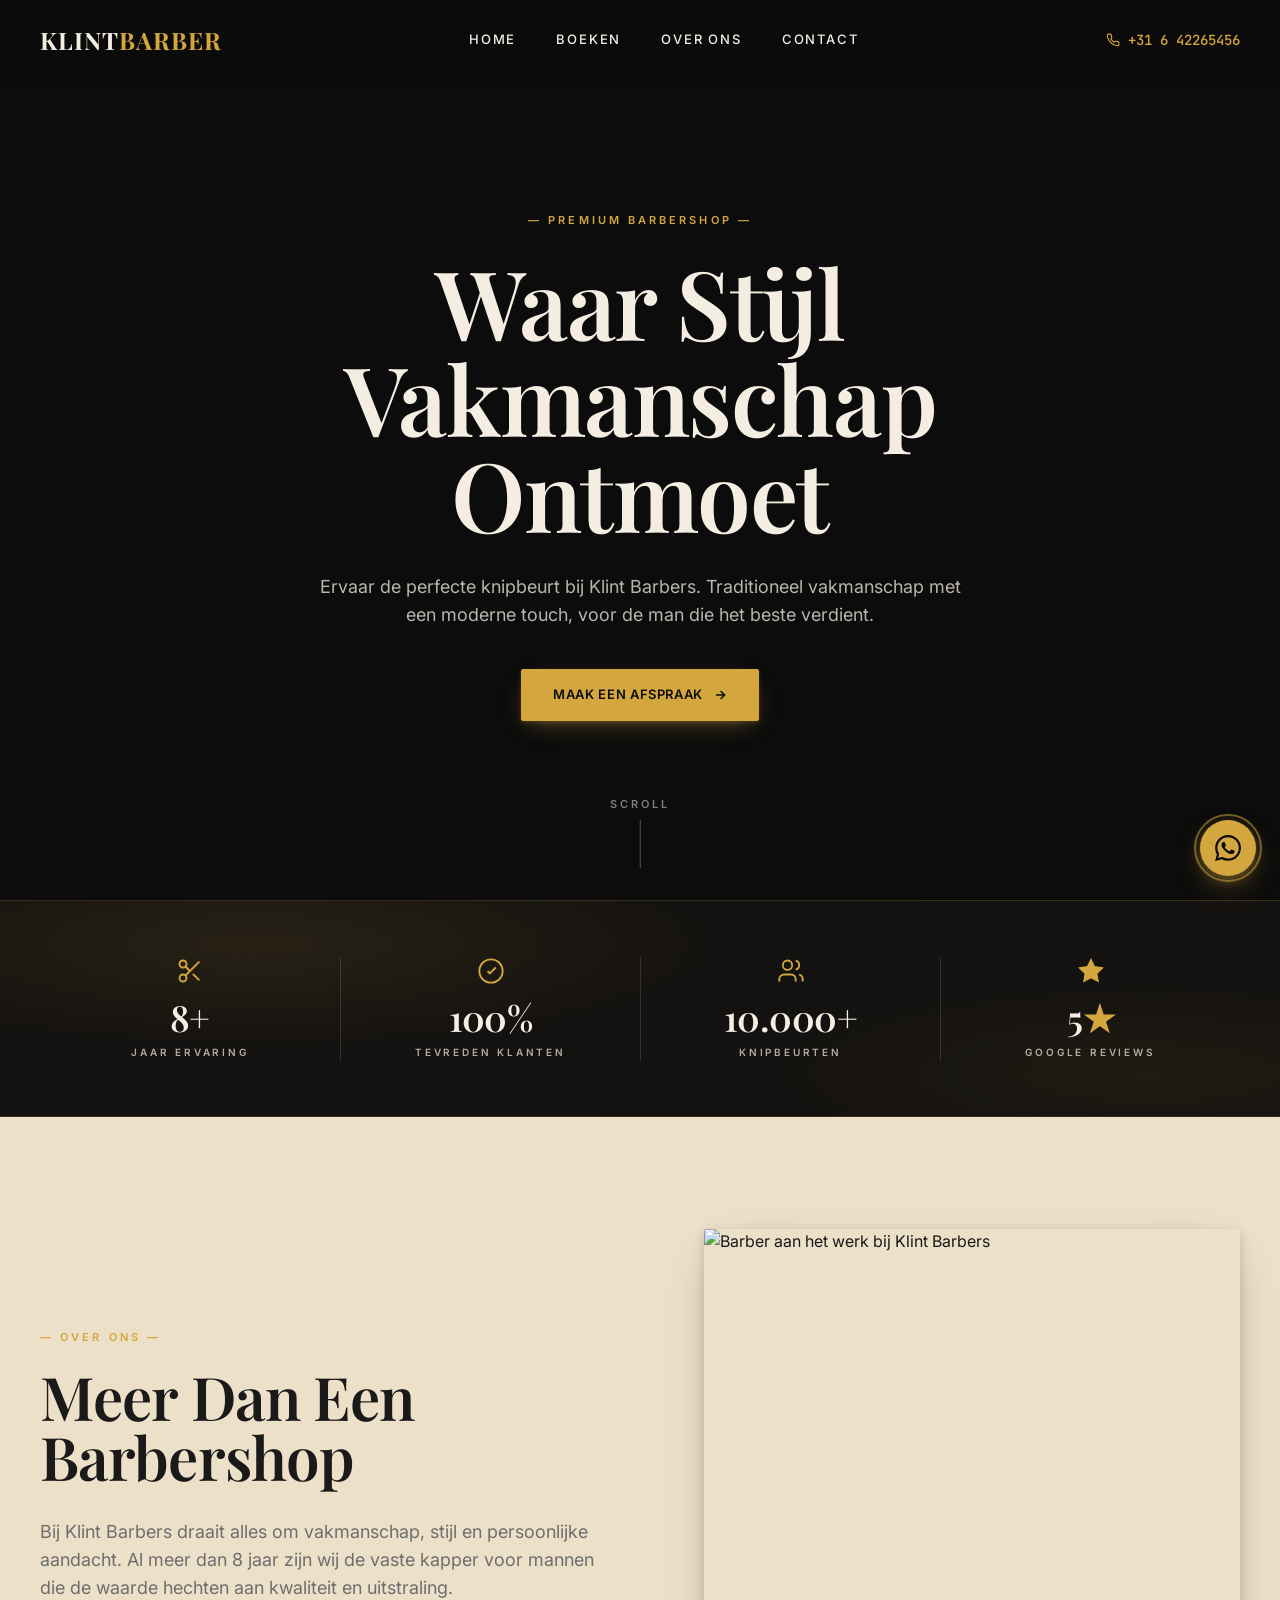
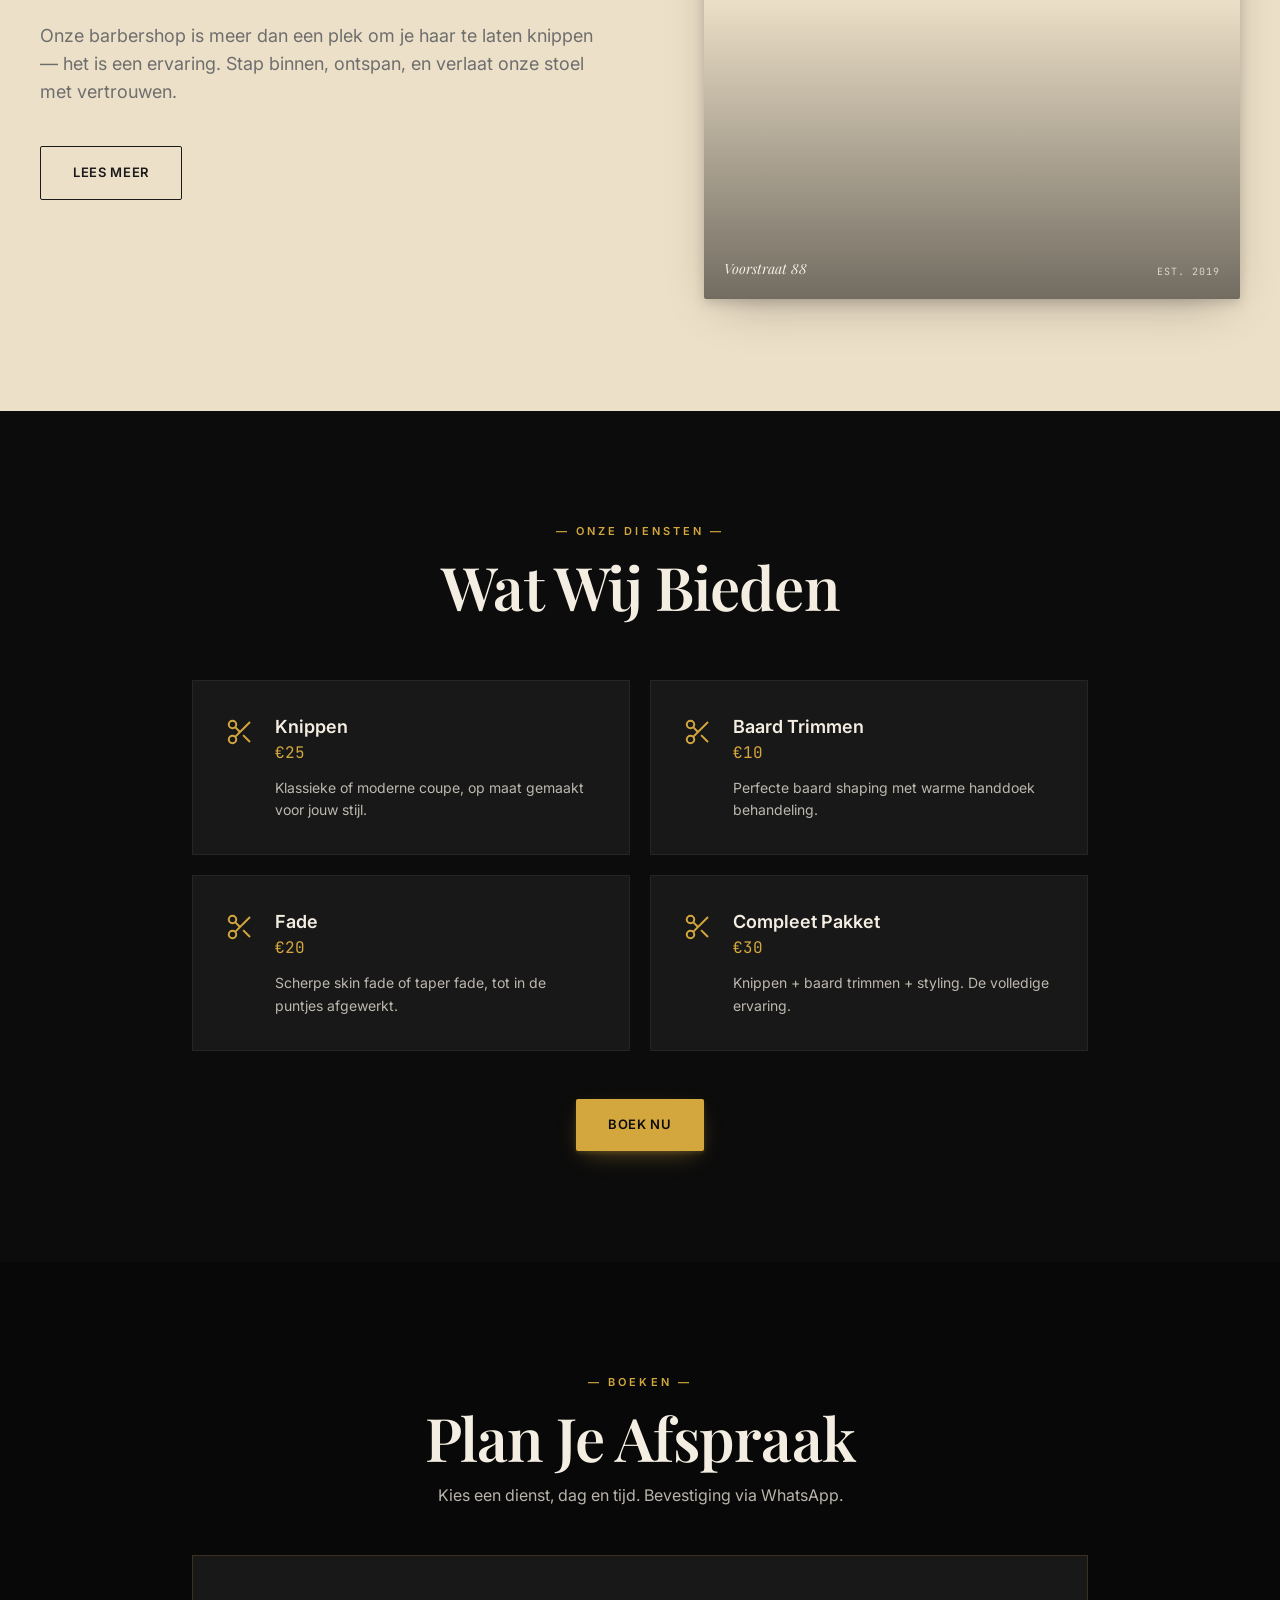
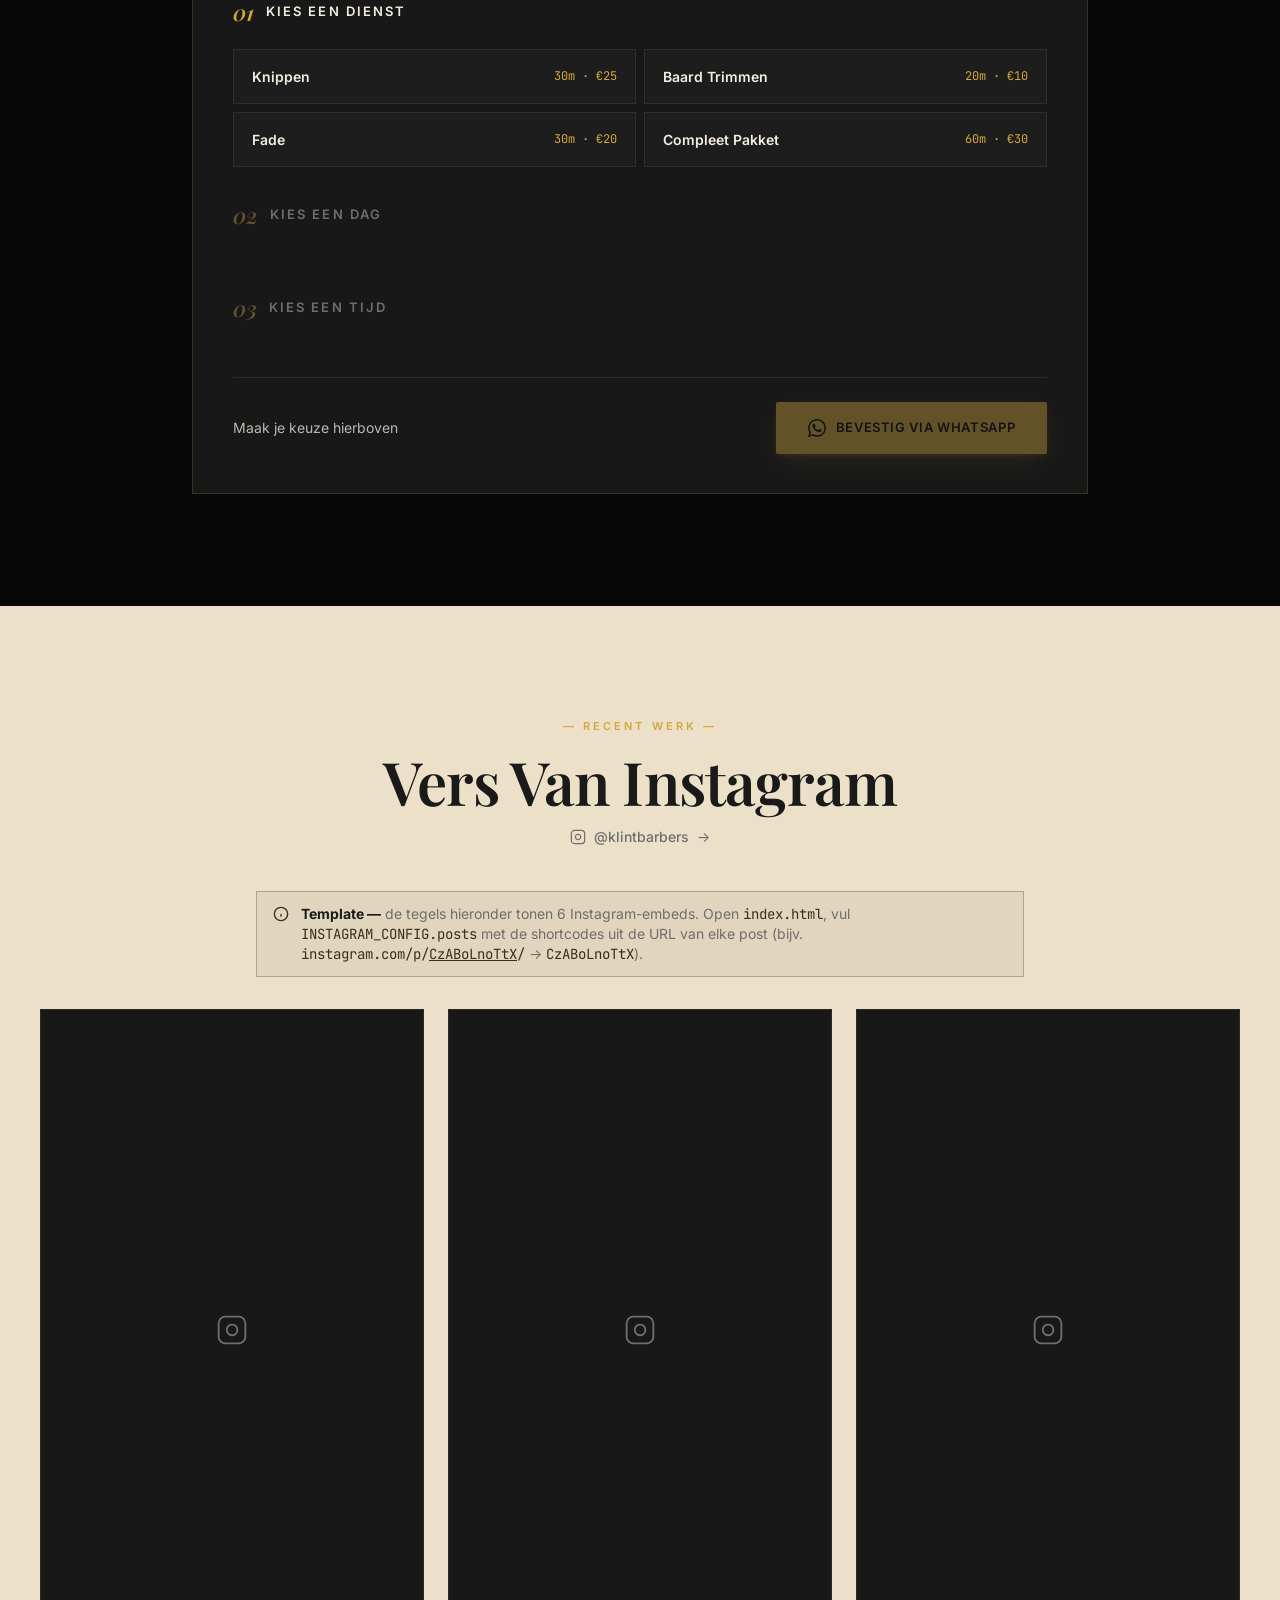
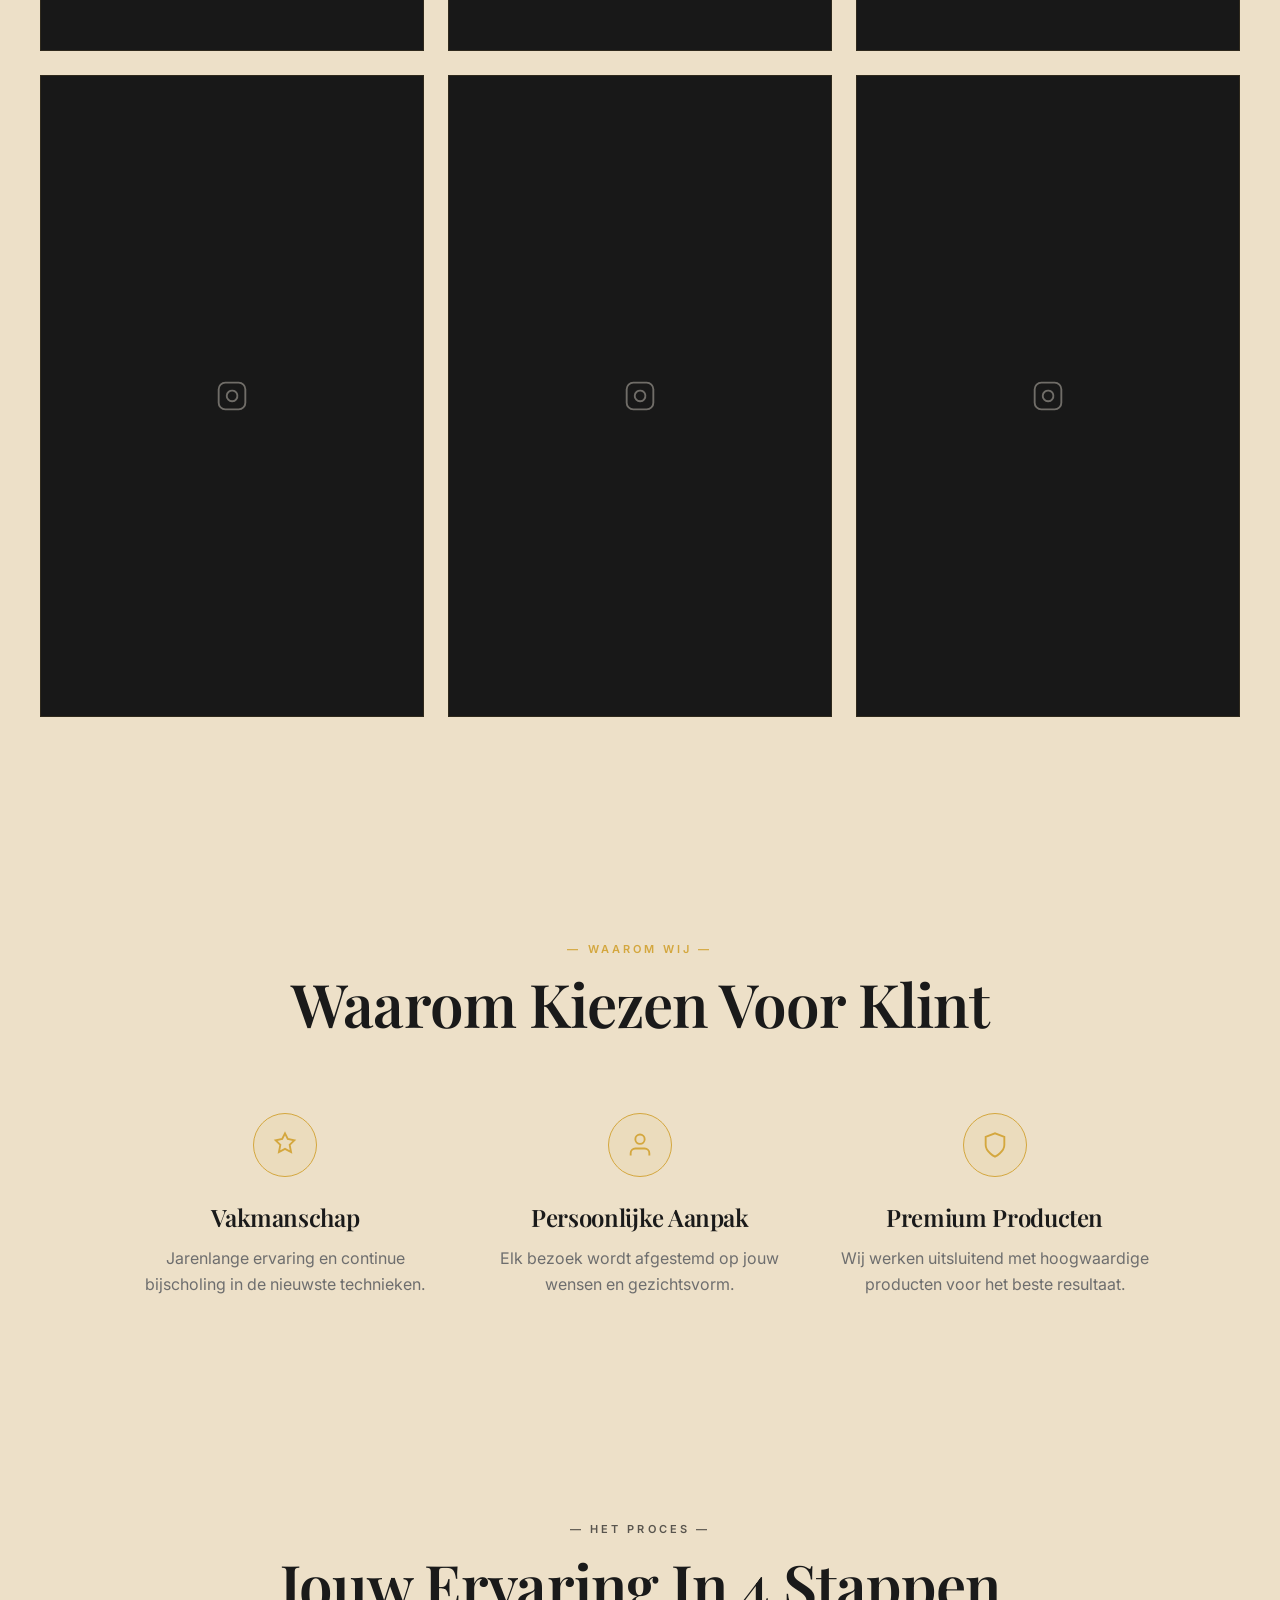
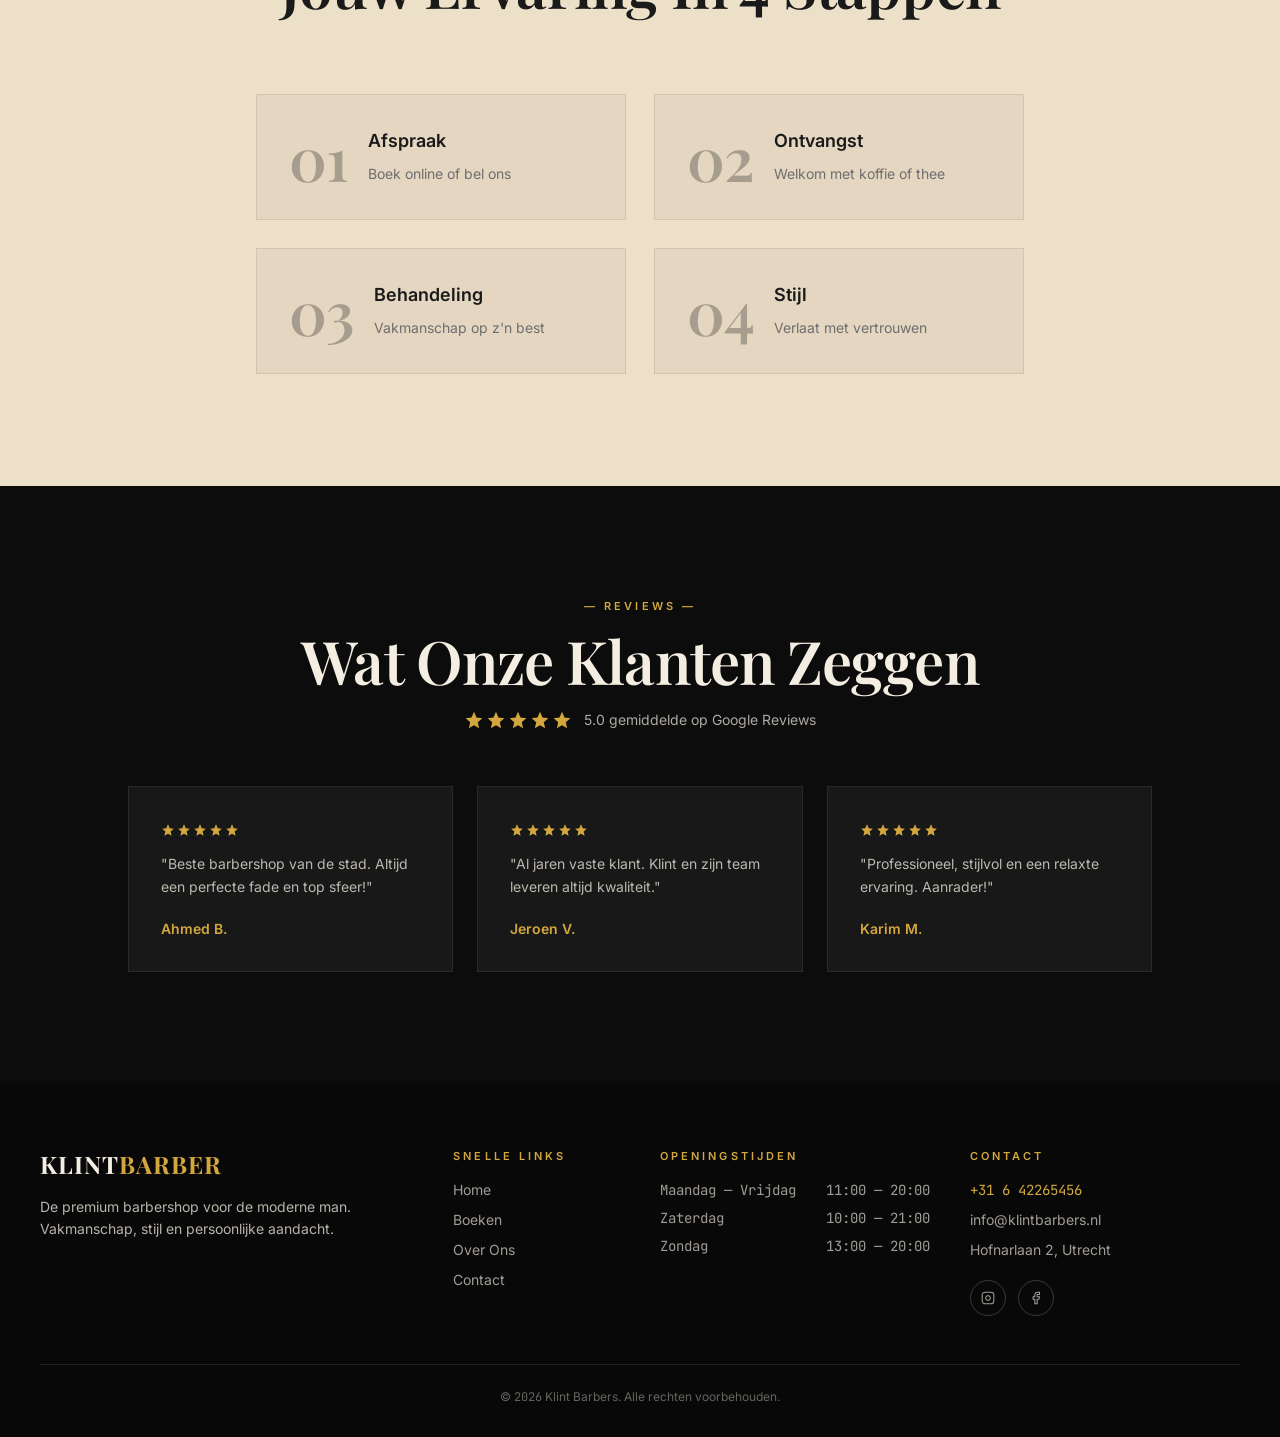
==== commit cc28417f: "Apply review fixes: a11y, SEO policy, exact color parity, hardening Fixes from a multi-dimension rev" ====
--- a/klint-barbers-site/index.html
+++ b/klint-barbers-site/index.html
@@ -16,13 +16,15 @@
   <meta property="og:image" content="https://images.unsplash.com/photo-1599351431202-1e0f0137899a?w=1200&h=630&q=80&auto=format&fit=crop" />
   <meta property="og:image:width" content="1200" />
   <meta property="og:image:height" content="630" />
+  <meta property="og:image:alt" content="Interieur van barbershop Klint Barbers in Utrecht" />
   <meta name="twitter:card" content="summary_large_image" />
-  <link rel="icon" href="data:image/svg+xml,%3Csvg%20xmlns='http://www.w3.org/2000/svg'%20viewBox='0%200%2024%2024'%3E%3Crect%20width='24'%20height='24'%20rx='4'%20fill='%230c0c0c'/%3E%3Cg%20fill='none'%20stroke='%23d4a73e'%20stroke-width='1.7'%3E%3Ccircle%20cx='7'%20cy='7.5'%20r='2.3'/%3E%3Ccircle%20cx='7'%20cy='16.5'%20r='2.3'/%3E%3Cpath%20d='M19.5%205%209%2015.2M14.6%2014.6%2019.5%2019.5M8.9%209%2011.8%2012'/%3E%3C/g%3E%3C/svg%3E" />
+  <meta name="twitter:image:alt" content="Interieur van barbershop Klint Barbers in Utrecht" />
+  <link rel="icon" type="image/svg+xml" href="data:image/svg+xml,%3Csvg%20xmlns='http://www.w3.org/2000/svg'%20viewBox='0%200%2024%2024'%3E%3Crect%20width='24'%20height='24'%20rx='4'%20fill='%230c0c0c'/%3E%3Cg%20fill='none'%20stroke='%23d4a73e'%20stroke-width='1.7'%3E%3Ccircle%20cx='7'%20cy='7.5'%20r='2.3'/%3E%3Ccircle%20cx='7'%20cy='16.5'%20r='2.3'/%3E%3Cpath%20d='M19.5%205%209%2015.2M14.6%2014.6%2019.5%2019.5M8.9%209%2011.8%2012'/%3E%3C/g%3E%3C/svg%3E" />
 
   <link rel="preconnect" href="https://fonts.googleapis.com" />
   <link rel="preconnect" href="https://fonts.gstatic.com" crossorigin />
   <link href="https://fonts.googleapis.com/css2?family=Playfair+Display:ital,wght@0,400;0,500;0,600;0,700;1,400&family=Inter:wght@300;400;500;600;700&family=JetBrains+Mono:wght@400;500&display=swap" rel="stylesheet" />
-  <link rel="preconnect" href="https://images.unsplash.com" crossorigin />
+  <link rel="preconnect" href="https://images.unsplash.com" />
   <link rel="dns-prefetch" href="https://images.unsplash.com" />
   <link rel="dns-prefetch" href="https://www.instagram.com" />
   <!-- The hero background is the LCP element — fetch it at top priority -->
@@ -503,10 +505,17 @@
       color: var(--text-cream);
       z-index: 50;
       transform: translateX(100%);
-      transition: transform 320ms var(--ease-out-soft);
+      /* visibility keeps the closed (off-screen) menu out of the tab order
+         and accessibility tree; the delay lets the slide-out finish first */
+      visibility: hidden;
+      transition: transform 320ms var(--ease-out-soft), visibility 0s 320ms;
       overflow-y: auto;
     }
-    .mobile-nav.open { transform: translateX(0); }
+    .mobile-nav.open {
+      transform: translateX(0);
+      visibility: visible;
+      transition: transform 320ms var(--ease-out-soft), visibility 0s 0s;
+    }
 
     /* Reveal */
     .reveal {
@@ -545,7 +554,7 @@
 
     /* Reserve the embed height before the iframe is lazily injected,
        so tiles never collapse or shift the layout */
-    .ig-card { min-height: 640px; }
+    .ig-card { min-height: 642px; } /* iframe height + 2px card border, so injection can't shift layout */
 
     /* Skip link — invisible until keyboard-focused */
     .skip-link {
@@ -592,7 +601,7 @@
       "addressLocality": "Utrecht",
       "addressCountry": "NL"
     },
-    "url": "https://klintbarbers.nl",
+    "url": "https://klintbarbers.nl/",
     "sameAs": ["https://www.instagram.com/klintbarbers/"],
     "priceRange": "€€",
     "currenciesAccepted": "EUR",
@@ -600,12 +609,11 @@
       { "@type": "OpeningHoursSpecification", "dayOfWeek": ["Monday","Tuesday","Wednesday","Thursday","Friday"], "opens": "11:00", "closes": "20:00" },
       { "@type": "OpeningHoursSpecification", "dayOfWeek": "Saturday", "opens": "10:00", "closes": "21:00" },
       { "@type": "OpeningHoursSpecification", "dayOfWeek": "Sunday", "opens": "13:00", "closes": "20:00" }
-    ],
-    "aggregateRating": { "@type": "AggregateRating", "ratingValue": "5.0", "reviewCount": "126" }
+    ]
   }
   </script>
   <!-- Tailwind CSS, precompiled for production (replaces cdn.tailwindcss.com runtime compiler) -->
-  <style>*,:after,:before{--tw-border-spacing-x:0;--tw-border-spacing-y:0;--tw-translate-x:0;--tw-translate-y:0;--tw-rotate:0;--tw-skew-x:0;--tw-skew-y:0;--tw-scale-x:1;--tw-scale-y:1;--tw-pan-x: ;--tw-pan-y: ;--tw-pinch-zoom: ;--tw-scroll-snap-strictness:proximity;--tw-gradient-from-position: ;--tw-gradient-via-position: ;--tw-gradient-to-position: ;--tw-ordinal: ;--tw-slashed-zero: ;--tw-numeric-figure: ;--tw-numeric-spacing: ;--tw-numeric-fraction: ;--tw-ring-inset: ;--tw-ring-offset-width:0px;--tw-ring-offset-color:#fff;--tw-ring-color:rgba(59,130,246,.5);--tw-ring-offset-shadow:0 0 #0000;--tw-ring-shadow:0 0 #0000;--tw-shadow:0 0 #0000;--tw-shadow-colored:0 0 #0000;--tw-blur: ;--tw-brightness: ;--tw-contrast: ;--tw-grayscale: ;--tw-hue-rotate: ;--tw-invert: ;--tw-saturate: ;--tw-sepia: ;--tw-drop-shadow: ;--tw-backdrop-blur: ;--tw-backdrop-brightness: ;--tw-backdrop-contrast: ;--tw-backdrop-grayscale: ;--tw-backdrop-hue-rotate: ;--tw-backdrop-invert: ;--tw-backdrop-opacity: ;--tw-backdrop-saturate: ;--tw-backdrop-sepia: ;--tw-contain-size: ;--tw-contain-layout: ;--tw-contain-paint: ;--tw-contain-style: }::backdrop{--tw-border-spacing-x:0;--tw-border-spacing-y:0;--tw-translate-x:0;--tw-translate-y:0;--tw-rotate:0;--tw-skew-x:0;--tw-skew-y:0;--tw-scale-x:1;--tw-scale-y:1;--tw-pan-x: ;--tw-pan-y: ;--tw-pinch-zoom: ;--tw-scroll-snap-strictness:proximity;--tw-gradient-from-position: ;--tw-gradient-via-position: ;--tw-gradient-to-position: ;--tw-ordinal: ;--tw-slashed-zero: ;--tw-numeric-figure: ;--tw-numeric-spacing: ;--tw-numeric-fraction: ;--tw-ring-inset: ;--tw-ring-offset-width:0px;--tw-ring-offset-color:#fff;--tw-ring-color:rgba(59,130,246,.5);--tw-ring-offset-shadow:0 0 #0000;--tw-ring-shadow:0 0 #0000;--tw-shadow:0 0 #0000;--tw-shadow-colored:0 0 #0000;--tw-blur: ;--tw-brightness: ;--tw-contrast: ;--tw-grayscale: ;--tw-hue-rotate: ;--tw-invert: ;--tw-saturate: ;--tw-sepia: ;--tw-drop-shadow: ;--tw-backdrop-blur: ;--tw-backdrop-brightness: ;--tw-backdrop-contrast: ;--tw-backdrop-grayscale: ;--tw-backdrop-hue-rotate: ;--tw-backdrop-invert: ;--tw-backdrop-opacity: ;--tw-backdrop-saturate: ;--tw-backdrop-sepia: ;--tw-contain-size: ;--tw-contain-layout: ;--tw-contain-paint: ;--tw-contain-style: }/*! tailwindcss v3.4.17 | MIT License | https://tailwindcss.com*/*,:after,:before{box-sizing:border-box;border:0 solid #e5e7eb}:after,:before{--tw-content:""}:host,html{line-height:1.5;-webkit-text-size-adjust:100%;-moz-tab-size:4;-o-tab-size:4;tab-size:4;font-family:Inter,system-ui,sans-serif;font-feature-settings:normal;font-variation-settings:normal;-webkit-tap-highlight-color:transparent}body{margin:0;line-height:inherit}hr{height:0;color:inherit;border-top-width:1px}abbr:where([title]){-webkit-text-decoration:underline dotted;text-decoration:underline dotted}h1,h2,h3,h4,h5,h6{font-size:inherit;font-weight:inherit}a{color:inherit;text-decoration:inherit}b,strong{font-weight:bolder}code,kbd,pre,samp{font-family:JetBrains Mono,ui-monospace,monospace;font-feature-settings:normal;font-variation-settings:normal;font-size:1em}small{font-size:80%}sub,sup{font-size:75%;line-height:0;position:relative;vertical-align:baseline}sub{bottom:-.25em}sup{top:-.5em}table{text-indent:0;border-color:inherit;border-collapse:collapse}button,input,optgroup,select,textarea{font-family:inherit;font-feature-settings:inherit;font-variation-settings:inherit;font-size:100%;font-weight:inherit;line-height:inherit;letter-spacing:inherit;color:inherit;margin:0;padding:0}button,select{text-transform:none}button,input:where([type=button]),input:where([type=reset]),input:where([type=submit]){-webkit-appearance:button;background-color:transparent;background-image:none}:-moz-focusring{outline:auto}:-moz-ui-invalid{box-shadow:none}progress{vertical-align:baseline}::-webkit-inner-spin-button,::-webkit-outer-spin-button{height:auto}[type=search]{-webkit-appearance:textfield;outline-offset:-2px}::-webkit-search-decoration{-webkit-appearance:none}::-webkit-file-upload-button{-webkit-appearance:button;font:inherit}summary{display:list-item}blockquote,dd,dl,figure,h1,h2,h3,h4,h5,h6,hr,p,pre{margin:0}fieldset{margin:0}fieldset,legend{padding:0}menu,ol,ul{list-style:none;margin:0;padding:0}dialog{padding:0}textarea{resize:vertical}input::-moz-placeholder,textarea::-moz-placeholder{opacity:1;color:#9ca3af}input::placeholder,textarea::placeholder{opacity:1;color:#9ca3af}[role=button],button{cursor:pointer}:disabled{cursor:default}audio,canvas,embed,iframe,img,object,svg,video{display:block;vertical-align:middle}img,video{max-width:100%;height:auto}[hidden]:where(:not([hidden=until-found])){display:none}.pointer-events-none{pointer-events:none}.fixed{position:fixed}.absolute{position:absolute}.relative{position:relative}.inset-0{inset:0}.bottom-5{bottom:1.25rem}.bottom-8{bottom:2rem}.left-0{left:0}.left-1\/2{left:50%}.left-5{left:1.25rem}.right-0{right:0}.right-5{right:1.25rem}.top-0{top:0}.z-40{z-index:40}.mx-auto{margin-left:auto;margin-right:auto}.mb-10{margin-bottom:2.5rem}.mb-12{margin-bottom:3rem}.mb-14{margin-bottom:3.5rem}.mb-2{margin-bottom:.5rem}.mb-3{margin-bottom:.75rem}.mb-4{margin-bottom:1rem}.mb-5{margin-bottom:1.25rem}.mb-6{margin-bottom:1.5rem}.mb-8{margin-bottom:2rem}.mt-0\.5{margin-top:.125rem}.mt-1{margin-top:.25rem}.mt-12{margin-top:3rem}.mt-5{margin-top:1.25rem}.mt-auto{margin-top:auto}.block{display:block}.flex{display:flex}.inline-flex{display:inline-flex}.\!grid{display:grid!important}.grid{display:grid}.hidden{display:none}.aspect-\[4\/5\]{aspect-ratio:4/5}.h-10{height:2.5rem}.h-12{height:3rem}.h-16{height:4rem}.h-9{height:2.25rem}.h-full{height:100%}.h-px{height:1px}.min-h-full{min-height:100%}.min-h-screen{min-height:100vh}.w-10{width:2.5rem}.w-5{width:1.25rem}.w-9{width:2.25rem}.w-full{width:100%}.w-px{width:1px}.max-w-2xl{max-width:42rem}.max-w-3xl{max-width:48rem}.max-w-4xl{max-width:56rem}.max-w-5xl{max-width:64rem}.max-w-\[1280px\]{max-width:1280px}.max-w-md{max-width:28rem}.max-w-xl{max-width:36rem}.max-w-xs{max-width:20rem}.flex-shrink{flex-shrink:1}.shrink-0{flex-shrink:0}.-translate-x-1\/2{--tw-translate-x:-50%}.-translate-x-1\/2,.transform{transform:translate(var(--tw-translate-x),var(--tw-translate-y)) rotate(var(--tw-rotate)) skewX(var(--tw-skew-x)) skewY(var(--tw-skew-y)) scaleX(var(--tw-scale-x)) scaleY(var(--tw-scale-y))}.grid-cols-1{grid-template-columns:repeat(1,minmax(0,1fr))}.grid-cols-2{grid-template-columns:repeat(2,minmax(0,1fr))}.flex-col{flex-direction:column}.items-start{align-items:flex-start}.items-end{align-items:flex-end}.items-center{align-items:center}.justify-center{justify-content:center}.justify-between{justify-content:space-between}.gap-1{gap:.25rem}.gap-1\.5{gap:.375rem}.gap-10{gap:2.5rem}.gap-12{gap:3rem}.gap-2{gap:.5rem}.gap-3{gap:.75rem}.gap-4{gap:1rem}.gap-5{gap:1.25rem}.gap-6{gap:1.5rem}.gap-y-8{row-gap:2rem}.space-y-2>:not([hidden])~:not([hidden]){--tw-space-y-reverse:0;margin-top:calc(.5rem*(1 - var(--tw-space-y-reverse)));margin-bottom:calc(.5rem*var(--tw-space-y-reverse))}.space-y-2\.5>:not([hidden])~:not([hidden]){--tw-space-y-reverse:0;margin-top:calc(.625rem*(1 - var(--tw-space-y-reverse)));margin-bottom:calc(.625rem*var(--tw-space-y-reverse))}.space-y-4>:not([hidden])~:not([hidden]){--tw-space-y-reverse:0;margin-top:calc(1rem*(1 - var(--tw-space-y-reverse)));margin-bottom:calc(1rem*var(--tw-space-y-reverse))}.space-y-5>:not([hidden])~:not([hidden]){--tw-space-y-reverse:0;margin-top:calc(1.25rem*(1 - var(--tw-space-y-reverse)));margin-bottom:calc(1.25rem*var(--tw-space-y-reverse))}.overflow-hidden{overflow:hidden}.rounded-full{border-radius:9999px}.rounded-sm{border-radius:.125rem}.border{border-width:1px}.border-b{border-bottom-width:1px}.border-brand-coffee\/30{border-color:rgba(61,45,31,.3)}.border-brand-cream\/10{border-color:hsla(37,45%,92%,.1)}.border-brand-cream\/20{border-color:hsla(37,45%,92%,.2)}.bg-brand-coffee\/\[0\.06\]{background-color:rgba(61,45,31,.06)}.bg-brand-cream{--tw-bg-opacity:1;background-color:rgb(244 237 226/var(--tw-bg-opacity,1))}.bg-brand-cream\/30{background-color:hsla(37,45%,92%,.3)}.bg-brand-dark{--tw-bg-opacity:1;background-color:rgb(12 12 12/var(--tw-bg-opacity,1))}.bg-brand-darker{--tw-bg-opacity:1;background-color:rgb(8 8 8/var(--tw-bg-opacity,1))}.object-cover{-o-object-fit:cover;object-fit:cover}.px-4{padding-left:1rem;padding-right:1rem}.px-5{padding-left:1.25rem;padding-right:1.25rem}.py-10{padding-top:2.5rem;padding-bottom:2.5rem}.py-20{padding-top:5rem;padding-bottom:5rem}.py-3{padding-top:.75rem;padding-bottom:.75rem}.py-4{padding-top:1rem;padding-bottom:1rem}.pb-12{padding-bottom:3rem}.pb-16{padding-bottom:4rem}.pb-8{padding-bottom:2rem}.pt-10{padding-top:2.5rem}.pt-16{padding-top:4rem}.pt-24{padding-top:6rem}.pt-6{padding-top:1.5rem}.text-center{text-align:center}.font-serif{font-family:Playfair Display,Georgia,serif}.\!text-\[10px\]{font-size:10px!important}.text-2xl{font-size:1.5rem;line-height:2rem}.text-3xl{font-size:1.875rem;line-height:2.25rem}.text-4xl{font-size:2.25rem;line-height:2.5rem}.text-5xl{font-size:3rem;line-height:1}.text-\[10px\]{font-size:10px}.text-base{font-size:1rem;line-height:1.5rem}.text-lg{font-size:1.125rem;line-height:1.75rem}.text-sm{font-size:.875rem;line-height:1.25rem}.text-xl{font-size:1.25rem;line-height:1.75rem}.text-xs{font-size:.75rem;line-height:1rem}.font-medium{font-weight:500}.font-semibold{font-weight:600}.uppercase{text-transform:uppercase}.italic{font-style:italic}.leading-none{line-height:1}.leading-relaxed{line-height:1.625}.tracking-widest{letter-spacing:.1em}.\!text-brand-cream\/50{color:hsla(37,45%,92%,.5)!important}.\!text-brand-cream\/70{color:hsla(37,45%,92%,.7)!important}.\!text-brand-text\/70{color:rgba(26,26,26,.7)!important}.text-brand-coffee{--tw-text-opacity:1;color:rgb(61 45 31/var(--tw-text-opacity,1))}.text-brand-cream{--tw-text-opacity:1;color:rgb(244 237 226/var(--tw-text-opacity,1))}.text-brand-cream\/40{color:hsla(37,45%,92%,.4)}.text-brand-cream\/65{color:hsla(37,45%,92%,.65)}.text-brand-cream\/70{color:hsla(37,45%,92%,.7)}.text-brand-cream\/75{color:hsla(37,45%,92%,.75)}.text-brand-cream\/80{color:hsla(37,45%,92%,.8)}.text-brand-cream\/85{color:hsla(37,45%,92%,.85)}.text-brand-gold{--tw-text-opacity:1;color:rgb(212 167 62/var(--tw-text-opacity,1))}.text-brand-muted{--tw-text-opacity:1;color:rgb(110 110 110/var(--tw-text-opacity,1))}.text-brand-text{--tw-text-opacity:1;color:rgb(26 26 26/var(--tw-text-opacity,1))}.text-brand-text\/30{color:rgba(26,26,26,.3)}.antialiased{-webkit-font-smoothing:antialiased;-moz-osx-font-smoothing:grayscale}.outline{outline-style:solid}.blur{--tw-blur:blur(8px);filter:var(--tw-blur) var(--tw-brightness) var(--tw-contrast) var(--tw-grayscale) var(--tw-hue-rotate) var(--tw-invert) var(--tw-saturate) var(--tw-sepia) var(--tw-drop-shadow)}.backdrop-filter{-webkit-backdrop-filter:var(--tw-backdrop-blur) var(--tw-backdrop-brightness) var(--tw-backdrop-contrast) var(--tw-backdrop-grayscale) var(--tw-backdrop-hue-rotate) var(--tw-backdrop-invert) var(--tw-backdrop-opacity) var(--tw-backdrop-saturate) var(--tw-backdrop-sepia);backdrop-filter:var(--tw-backdrop-blur) var(--tw-backdrop-brightness) var(--tw-backdrop-contrast) var(--tw-backdrop-grayscale) var(--tw-backdrop-hue-rotate) var(--tw-backdrop-invert) var(--tw-backdrop-opacity) var(--tw-backdrop-saturate) var(--tw-backdrop-sepia)}.transition{transition-property:color,background-color,border-color,text-decoration-color,fill,stroke,opacity,box-shadow,transform,filter,-webkit-backdrop-filter;transition-property:color,background-color,border-color,text-decoration-color,fill,stroke,opacity,box-shadow,transform,filter,backdrop-filter;transition-property:color,background-color,border-color,text-decoration-color,fill,stroke,opacity,box-shadow,transform,filter,backdrop-filter,-webkit-backdrop-filter;transition-timing-function:cubic-bezier(.4,0,.2,1);transition-duration:.15s}.transition-colors{transition-property:color,background-color,border-color,text-decoration-color,fill,stroke;transition-timing-function:cubic-bezier(.4,0,.2,1);transition-duration:.15s}.hover\:border-brand-gold:hover{--tw-border-opacity:1;border-color:rgb(212 167 62/var(--tw-border-opacity,1))}.hover\:text-brand-gold:hover{--tw-text-opacity:1;color:rgb(212 167 62/var(--tw-text-opacity,1))}.hover\:text-brand-goldBright:hover{--tw-text-opacity:1;color:rgb(232 185 77/var(--tw-text-opacity,1))}.hover\:text-brand-text:hover{--tw-text-opacity:1;color:rgb(26 26 26/var(--tw-text-opacity,1))}@media (min-width:640px){.sm\:grid-cols-2{grid-template-columns:repeat(2,minmax(0,1fr))}.sm\:text-6xl{font-size:3.75rem;line-height:1}}@media (min-width:768px){.md\:col-span-2{grid-column:span 2/span 2}.md\:col-span-3{grid-column:span 3/span 3}.md\:col-span-4{grid-column:span 4/span 4}.md\:mb-16{margin-bottom:4rem}.md\:mb-20{margin-bottom:5rem}.md\:block{display:block}.md\:inline-flex{display:inline-flex}.md\:h-20{height:5rem}.md\:grid-cols-12{grid-template-columns:repeat(12,minmax(0,1fr))}.md\:grid-cols-2{grid-template-columns:repeat(2,minmax(0,1fr))}.md\:grid-cols-3{grid-template-columns:repeat(3,minmax(0,1fr))}.md\:grid-cols-4{grid-template-columns:repeat(4,minmax(0,1fr))}.md\:gap-10{gap:2.5rem}.md\:gap-6{gap:1.5rem}.md\:gap-7{gap:1.75rem}.md\:border-l{border-left-width:1px}.md\:border-brand-cream\/15{border-color:hsla(37,45%,92%,.15)}.md\:px-10{padding-left:2.5rem;padding-right:2.5rem}.md\:py-14{padding-top:3.5rem;padding-bottom:3.5rem}.md\:py-28{padding-top:7rem;padding-bottom:7rem}.md\:text-2xl{font-size:1.5rem;line-height:2rem}.md\:text-4xl{font-size:2.25rem;line-height:2.5rem}.md\:text-5xl{font-size:3rem;line-height:1}.md\:text-6xl{font-size:3.75rem;line-height:1}.md\:text-7xl{font-size:4.5rem;line-height:1}.md\:text-lg{font-size:1.125rem;line-height:1.75rem}}@media (min-width:1024px){.lg\:col-span-6{grid-column:span 6/span 6}.lg\:flex{display:flex}.lg\:hidden{display:none}.lg\:grid-cols-12{grid-template-columns:repeat(12,minmax(0,1fr))}.lg\:grid-cols-2{grid-template-columns:repeat(2,minmax(0,1fr))}.lg\:grid-cols-3{grid-template-columns:repeat(3,minmax(0,1fr))}.lg\:gap-16{gap:4rem}.lg\:pl-8{padding-left:2rem}.lg\:text-6xl{font-size:3.75rem;line-height:1}.lg\:text-8xl{font-size:6rem;line-height:1}}</style>
+  <style>*,:after,:before{--tw-border-spacing-x:0;--tw-border-spacing-y:0;--tw-translate-x:0;--tw-translate-y:0;--tw-rotate:0;--tw-skew-x:0;--tw-skew-y:0;--tw-scale-x:1;--tw-scale-y:1;--tw-pan-x: ;--tw-pan-y: ;--tw-pinch-zoom: ;--tw-scroll-snap-strictness:proximity;--tw-gradient-from-position: ;--tw-gradient-via-position: ;--tw-gradient-to-position: ;--tw-ordinal: ;--tw-slashed-zero: ;--tw-numeric-figure: ;--tw-numeric-spacing: ;--tw-numeric-fraction: ;--tw-ring-inset: ;--tw-ring-offset-width:0px;--tw-ring-offset-color:#fff;--tw-ring-color:rgba(59,130,246,.5);--tw-ring-offset-shadow:0 0 #0000;--tw-ring-shadow:0 0 #0000;--tw-shadow:0 0 #0000;--tw-shadow-colored:0 0 #0000;--tw-blur: ;--tw-brightness: ;--tw-contrast: ;--tw-grayscale: ;--tw-hue-rotate: ;--tw-invert: ;--tw-saturate: ;--tw-sepia: ;--tw-drop-shadow: ;--tw-backdrop-blur: ;--tw-backdrop-brightness: ;--tw-backdrop-contrast: ;--tw-backdrop-grayscale: ;--tw-backdrop-hue-rotate: ;--tw-backdrop-invert: ;--tw-backdrop-opacity: ;--tw-backdrop-saturate: ;--tw-backdrop-sepia: ;--tw-contain-size: ;--tw-contain-layout: ;--tw-contain-paint: ;--tw-contain-style: }::backdrop{--tw-border-spacing-x:0;--tw-border-spacing-y:0;--tw-translate-x:0;--tw-translate-y:0;--tw-rotate:0;--tw-skew-x:0;--tw-skew-y:0;--tw-scale-x:1;--tw-scale-y:1;--tw-pan-x: ;--tw-pan-y: ;--tw-pinch-zoom: ;--tw-scroll-snap-strictness:proximity;--tw-gradient-from-position: ;--tw-gradient-via-position: ;--tw-gradient-to-position: ;--tw-ordinal: ;--tw-slashed-zero: ;--tw-numeric-figure: ;--tw-numeric-spacing: ;--tw-numeric-fraction: ;--tw-ring-inset: ;--tw-ring-offset-width:0px;--tw-ring-offset-color:#fff;--tw-ring-color:rgba(59,130,246,.5);--tw-ring-offset-shadow:0 0 #0000;--tw-ring-shadow:0 0 #0000;--tw-shadow:0 0 #0000;--tw-shadow-colored:0 0 #0000;--tw-blur: ;--tw-brightness: ;--tw-contrast: ;--tw-grayscale: ;--tw-hue-rotate: ;--tw-invert: ;--tw-saturate: ;--tw-sepia: ;--tw-drop-shadow: ;--tw-backdrop-blur: ;--tw-backdrop-brightness: ;--tw-backdrop-contrast: ;--tw-backdrop-grayscale: ;--tw-backdrop-hue-rotate: ;--tw-backdrop-invert: ;--tw-backdrop-opacity: ;--tw-backdrop-saturate: ;--tw-backdrop-sepia: ;--tw-contain-size: ;--tw-contain-layout: ;--tw-contain-paint: ;--tw-contain-style: }/*! tailwindcss v3.4.17 | MIT License | https://tailwindcss.com*/*,:after,:before{box-sizing:border-box;border:0 solid #e5e7eb}:after,:before{--tw-content:""}:host,html{line-height:1.5;-webkit-text-size-adjust:100%;-moz-tab-size:4;-o-tab-size:4;tab-size:4;font-family:Inter,system-ui,sans-serif;font-feature-settings:normal;font-variation-settings:normal;-webkit-tap-highlight-color:transparent}body{margin:0;line-height:inherit}hr{height:0;color:inherit;border-top-width:1px}abbr:where([title]){-webkit-text-decoration:underline dotted;text-decoration:underline dotted}h1,h2,h3,h4,h5,h6{font-size:inherit;font-weight:inherit}a{color:inherit;text-decoration:inherit}b,strong{font-weight:bolder}code,kbd,pre,samp{font-family:JetBrains Mono,ui-monospace,monospace;font-feature-settings:normal;font-variation-settings:normal;font-size:1em}small{font-size:80%}sub,sup{font-size:75%;line-height:0;position:relative;vertical-align:baseline}sub{bottom:-.25em}sup{top:-.5em}table{text-indent:0;border-color:inherit;border-collapse:collapse}button,input,optgroup,select,textarea{font-family:inherit;font-feature-settings:inherit;font-variation-settings:inherit;font-size:100%;font-weight:inherit;line-height:inherit;letter-spacing:inherit;color:inherit;margin:0;padding:0}button,select{text-transform:none}button,input:where([type=button]),input:where([type=reset]),input:where([type=submit]){-webkit-appearance:button;background-color:transparent;background-image:none}:-moz-focusring{outline:auto}:-moz-ui-invalid{box-shadow:none}progress{vertical-align:baseline}::-webkit-inner-spin-button,::-webkit-outer-spin-button{height:auto}[type=search]{-webkit-appearance:textfield;outline-offset:-2px}::-webkit-search-decoration{-webkit-appearance:none}::-webkit-file-upload-button{-webkit-appearance:button;font:inherit}summary{display:list-item}blockquote,dd,dl,figure,h1,h2,h3,h4,h5,h6,hr,p,pre{margin:0}fieldset{margin:0}fieldset,legend{padding:0}menu,ol,ul{list-style:none;margin:0;padding:0}dialog{padding:0}textarea{resize:vertical}input::-moz-placeholder,textarea::-moz-placeholder{opacity:1;color:#9ca3af}input::placeholder,textarea::placeholder{opacity:1;color:#9ca3af}[role=button],button{cursor:pointer}:disabled{cursor:default}audio,canvas,embed,iframe,img,object,svg,video{display:block;vertical-align:middle}img,video{max-width:100%;height:auto}[hidden]:where(:not([hidden=until-found])){display:none}.pointer-events-none{pointer-events:none}.fixed{position:fixed}.absolute{position:absolute}.relative{position:relative}.inset-0{inset:0}.bottom-5{bottom:1.25rem}.bottom-8{bottom:2rem}.left-0{left:0}.left-1\/2{left:50%}.left-5{left:1.25rem}.right-0{right:0}.right-5{right:1.25rem}.top-0{top:0}.z-40{z-index:40}.mx-auto{margin-left:auto;margin-right:auto}.mb-10{margin-bottom:2.5rem}.mb-12{margin-bottom:3rem}.mb-14{margin-bottom:3.5rem}.mb-2{margin-bottom:.5rem}.mb-3{margin-bottom:.75rem}.mb-4{margin-bottom:1rem}.mb-5{margin-bottom:1.25rem}.mb-6{margin-bottom:1.5rem}.mb-8{margin-bottom:2rem}.mt-0\.5{margin-top:.125rem}.mt-1{margin-top:.25rem}.mt-12{margin-top:3rem}.mt-5{margin-top:1.25rem}.mt-auto{margin-top:auto}.block{display:block}.flex{display:flex}.inline-flex{display:inline-flex}.\!grid{display:grid!important}.grid{display:grid}.hidden{display:none}.aspect-\[4\/5\]{aspect-ratio:4/5}.h-10{height:2.5rem}.h-12{height:3rem}.h-16{height:4rem}.h-9{height:2.25rem}.h-full{height:100%}.h-px{height:1px}.min-h-full{min-height:100%}.min-h-screen{min-height:100vh}.w-10{width:2.5rem}.w-5{width:1.25rem}.w-9{width:2.25rem}.w-full{width:100%}.w-px{width:1px}.max-w-2xl{max-width:42rem}.max-w-3xl{max-width:48rem}.max-w-4xl{max-width:56rem}.max-w-5xl{max-width:64rem}.max-w-\[1280px\]{max-width:1280px}.max-w-md{max-width:28rem}.max-w-xl{max-width:36rem}.max-w-xs{max-width:20rem}.flex-shrink{flex-shrink:1}.shrink-0{flex-shrink:0}.-translate-x-1\/2{--tw-translate-x:-50%}.-translate-x-1\/2,.transform{transform:translate(var(--tw-translate-x),var(--tw-translate-y)) rotate(var(--tw-rotate)) skewX(var(--tw-skew-x)) skewY(var(--tw-skew-y)) scaleX(var(--tw-scale-x)) scaleY(var(--tw-scale-y))}.grid-cols-1{grid-template-columns:repeat(1,minmax(0,1fr))}.grid-cols-2{grid-template-columns:repeat(2,minmax(0,1fr))}.flex-col{flex-direction:column}.items-start{align-items:flex-start}.items-end{align-items:flex-end}.items-center{align-items:center}.justify-center{justify-content:center}.justify-between{justify-content:space-between}.gap-1{gap:.25rem}.gap-1\.5{gap:.375rem}.gap-10{gap:2.5rem}.gap-12{gap:3rem}.gap-2{gap:.5rem}.gap-3{gap:.75rem}.gap-4{gap:1rem}.gap-5{gap:1.25rem}.gap-6{gap:1.5rem}.gap-y-8{row-gap:2rem}.space-y-2>:not([hidden])~:not([hidden]){--tw-space-y-reverse:0;margin-top:calc(.5rem*(1 - var(--tw-space-y-reverse)));margin-bottom:calc(.5rem*var(--tw-space-y-reverse))}.space-y-2\.5>:not([hidden])~:not([hidden]){--tw-space-y-reverse:0;margin-top:calc(.625rem*(1 - var(--tw-space-y-reverse)));margin-bottom:calc(.625rem*var(--tw-space-y-reverse))}.space-y-4>:not([hidden])~:not([hidden]){--tw-space-y-reverse:0;margin-top:calc(1rem*(1 - var(--tw-space-y-reverse)));margin-bottom:calc(1rem*var(--tw-space-y-reverse))}.space-y-5>:not([hidden])~:not([hidden]){--tw-space-y-reverse:0;margin-top:calc(1.25rem*(1 - var(--tw-space-y-reverse)));margin-bottom:calc(1.25rem*var(--tw-space-y-reverse))}.overflow-hidden{overflow:hidden}.rounded-full{border-radius:9999px}.rounded-sm{border-radius:.125rem}.border{border-width:1px}.border-b{border-bottom-width:1px}.border-brand-coffee\/30{border-color:rgba(61,45,31,.3)}.border-brand-cream\/10{border-color:rgb(244 237 226/.1)}.border-brand-cream\/20{border-color:rgb(244 237 226/.2)}.bg-brand-coffee\/\[0\.06\]{background-color:rgba(61,45,31,.06)}.bg-brand-cream{--tw-bg-opacity:1;background-color:rgb(244 237 226/var(--tw-bg-opacity,1))}.bg-brand-cream\/30{background-color:rgb(244 237 226/.3)}.bg-brand-dark{--tw-bg-opacity:1;background-color:rgb(12 12 12/var(--tw-bg-opacity,1))}.bg-brand-darker{--tw-bg-opacity:1;background-color:rgb(8 8 8/var(--tw-bg-opacity,1))}.object-cover{-o-object-fit:cover;object-fit:cover}.px-4{padding-left:1rem;padding-right:1rem}.px-5{padding-left:1.25rem;padding-right:1.25rem}.py-10{padding-top:2.5rem;padding-bottom:2.5rem}.py-20{padding-top:5rem;padding-bottom:5rem}.py-3{padding-top:.75rem;padding-bottom:.75rem}.py-4{padding-top:1rem;padding-bottom:1rem}.pb-12{padding-bottom:3rem}.pb-16{padding-bottom:4rem}.pb-8{padding-bottom:2rem}.pt-10{padding-top:2.5rem}.pt-16{padding-top:4rem}.pt-24{padding-top:6rem}.pt-6{padding-top:1.5rem}.text-center{text-align:center}.font-serif{font-family:Playfair Display,Georgia,serif}.\!text-\[10px\]{font-size:10px!important}.text-2xl{font-size:1.5rem;line-height:2rem}.text-3xl{font-size:1.875rem;line-height:2.25rem}.text-4xl{font-size:2.25rem;line-height:2.5rem}.text-5xl{font-size:3rem;line-height:1}.text-\[10px\]{font-size:10px}.text-base{font-size:1rem;line-height:1.5rem}.text-lg{font-size:1.125rem;line-height:1.75rem}.text-sm{font-size:.875rem;line-height:1.25rem}.text-xl{font-size:1.25rem;line-height:1.75rem}.text-xs{font-size:.75rem;line-height:1rem}.font-medium{font-weight:500}.font-semibold{font-weight:600}.uppercase{text-transform:uppercase}.italic{font-style:italic}.leading-none{line-height:1}.leading-relaxed{line-height:1.625}.tracking-widest{letter-spacing:.1em}.\!text-brand-cream\/50{color:rgb(244 237 226/.5)!important}.\!text-brand-cream\/70{color:rgb(244 237 226/.7)!important}.\!text-brand-text\/70{color:rgba(26,26,26,.7)!important}.text-brand-coffee{--tw-text-opacity:1;color:rgb(61 45 31/var(--tw-text-opacity,1))}.text-brand-cream{--tw-text-opacity:1;color:rgb(244 237 226/var(--tw-text-opacity,1))}.text-brand-cream\/40{color:rgb(244 237 226/.4)}.text-brand-cream\/65{color:rgb(244 237 226/.65)}.text-brand-cream\/70{color:rgb(244 237 226/.7)}.text-brand-cream\/75{color:rgb(244 237 226/.75)}.text-brand-cream\/80{color:rgb(244 237 226/.8)}.text-brand-cream\/85{color:rgb(244 237 226/.85)}.text-brand-gold{--tw-text-opacity:1;color:rgb(212 167 62/var(--tw-text-opacity,1))}.text-brand-muted{--tw-text-opacity:1;color:rgb(110 110 110/var(--tw-text-opacity,1))}.text-brand-text{--tw-text-opacity:1;color:rgb(26 26 26/var(--tw-text-opacity,1))}.text-brand-text\/30{color:rgba(26,26,26,.3)}.antialiased{-webkit-font-smoothing:antialiased;-moz-osx-font-smoothing:grayscale}.outline{outline-style:solid}.blur{--tw-blur:blur(8px);filter:var(--tw-blur) var(--tw-brightness) var(--tw-contrast) var(--tw-grayscale) var(--tw-hue-rotate) var(--tw-invert) var(--tw-saturate) var(--tw-sepia) var(--tw-drop-shadow)}.backdrop-filter{-webkit-backdrop-filter:var(--tw-backdrop-blur) var(--tw-backdrop-brightness) var(--tw-backdrop-contrast) var(--tw-backdrop-grayscale) var(--tw-backdrop-hue-rotate) var(--tw-backdrop-invert) var(--tw-backdrop-opacity) var(--tw-backdrop-saturate) var(--tw-backdrop-sepia);backdrop-filter:var(--tw-backdrop-blur) var(--tw-backdrop-brightness) var(--tw-backdrop-contrast) var(--tw-backdrop-grayscale) var(--tw-backdrop-hue-rotate) var(--tw-backdrop-invert) var(--tw-backdrop-opacity) var(--tw-backdrop-saturate) var(--tw-backdrop-sepia)}.transition{transition-property:color,background-color,border-color,text-decoration-color,fill,stroke,opacity,box-shadow,transform,filter,-webkit-backdrop-filter;transition-property:color,background-color,border-color,text-decoration-color,fill,stroke,opacity,box-shadow,transform,filter,backdrop-filter;transition-property:color,background-color,border-color,text-decoration-color,fill,stroke,opacity,box-shadow,transform,filter,backdrop-filter,-webkit-backdrop-filter;transition-timing-function:cubic-bezier(.4,0,.2,1);transition-duration:.15s}.transition-colors{transition-property:color,background-color,border-color,text-decoration-color,fill,stroke;transition-timing-function:cubic-bezier(.4,0,.2,1);transition-duration:.15s}.hover\:border-brand-gold:hover{--tw-border-opacity:1;border-color:rgb(212 167 62/var(--tw-border-opacity,1))}.hover\:text-brand-gold:hover{--tw-text-opacity:1;color:rgb(212 167 62/var(--tw-text-opacity,1))}.hover\:text-brand-goldBright:hover{--tw-text-opacity:1;color:rgb(232 185 77/var(--tw-text-opacity,1))}.hover\:text-brand-text:hover{--tw-text-opacity:1;color:rgb(26 26 26/var(--tw-text-opacity,1))}@media (min-width:640px){.sm\:grid-cols-2{grid-template-columns:repeat(2,minmax(0,1fr))}.sm\:text-6xl{font-size:3.75rem;line-height:1}}@media (min-width:768px){.md\:col-span-2{grid-column:span 2/span 2}.md\:col-span-3{grid-column:span 3/span 3}.md\:col-span-4{grid-column:span 4/span 4}.md\:mb-16{margin-bottom:4rem}.md\:mb-20{margin-bottom:5rem}.md\:block{display:block}.md\:inline-flex{display:inline-flex}.md\:h-20{height:5rem}.md\:grid-cols-12{grid-template-columns:repeat(12,minmax(0,1fr))}.md\:grid-cols-2{grid-template-columns:repeat(2,minmax(0,1fr))}.md\:grid-cols-3{grid-template-columns:repeat(3,minmax(0,1fr))}.md\:grid-cols-4{grid-template-columns:repeat(4,minmax(0,1fr))}.md\:gap-10{gap:2.5rem}.md\:gap-6{gap:1.5rem}.md\:gap-7{gap:1.75rem}.md\:border-l{border-left-width:1px}.md\:border-brand-cream\/15{border-color:rgb(244 237 226/.15)}.md\:px-10{padding-left:2.5rem;padding-right:2.5rem}.md\:py-14{padding-top:3.5rem;padding-bottom:3.5rem}.md\:py-28{padding-top:7rem;padding-bottom:7rem}.md\:text-2xl{font-size:1.5rem;line-height:2rem}.md\:text-4xl{font-size:2.25rem;line-height:2.5rem}.md\:text-5xl{font-size:3rem;line-height:1}.md\:text-6xl{font-size:3.75rem;line-height:1}.md\:text-7xl{font-size:4.5rem;line-height:1}.md\:text-lg{font-size:1.125rem;line-height:1.75rem}}@media (min-width:1024px){.lg\:col-span-6{grid-column:span 6/span 6}.lg\:flex{display:flex}.lg\:hidden{display:none}.lg\:grid-cols-12{grid-template-columns:repeat(12,minmax(0,1fr))}.lg\:grid-cols-2{grid-template-columns:repeat(2,minmax(0,1fr))}.lg\:grid-cols-3{grid-template-columns:repeat(3,minmax(0,1fr))}.lg\:gap-16{gap:4rem}.lg\:pl-8{padding-left:2rem}.lg\:text-6xl{font-size:3.75rem;line-height:1}.lg\:text-8xl{font-size:6rem;line-height:1}}</style>
 </head>
 
 <body class="antialiased">
@@ -623,7 +631,7 @@
         </a>
 
         <!-- Desktop nav -->
-        <nav class="hidden lg:flex items-center gap-10">
+        <nav class="hidden lg:flex items-center gap-10" aria-label="Hoofdnavigatie">
           <a href="#top" class="nav-link">Home</a>
           <a href="#boeken" class="nav-link">Boeken</a>
           <a href="#over" class="nav-link">Over Ons</a>
@@ -647,7 +655,7 @@
     </div>
 
     <!-- Mobile nav -->
-    <div id="mobile-nav" class="mobile-nav lg:hidden">
+    <nav id="mobile-nav" class="mobile-nav lg:hidden" aria-label="Hoofdmenu">
       <div class="px-5 py-10 flex flex-col gap-1 min-h-full">
         <a href="#top" class="mobile-link block py-4 text-2xl wordmark border-b border-brand-cream/10">Home</a>
         <a href="#boeken" class="mobile-link block py-4 text-2xl wordmark border-b border-brand-cream/10">Boeken</a>
@@ -661,7 +669,7 @@
           <a href="#boeken" class="mobile-link btn btn-gold w-full">Maak Een Afspraak</a>
         </div>
       </div>
-    </div>
+    </nav>
   </header>
 
   <main id="main">
@@ -883,22 +891,22 @@
       <div class="booking-widget max-w-4xl mx-auto">
 
         <!-- Step 1: Service -->
-        <div class="bw-step">
-          <div class="bw-step-label"><span class="bw-step-num">01</span> Kies een dienst</div>
+        <div class="bw-step" role="group" aria-labelledby="bw-label-service">
+          <div class="bw-step-label" id="bw-label-service"><span class="bw-step-num">01</span> Kies een dienst</div>
           <div class="bw-service-grid" id="bw-services"></div>
         </div>
 
         <!-- Step 2: Date -->
-        <div class="bw-step bw-step--disabled" id="bw-date-step">
-          <div class="bw-step-label"><span class="bw-step-num">02</span> Kies een dag</div>
+        <div class="bw-step bw-step--disabled" id="bw-date-step" role="group" aria-labelledby="bw-label-date">
+          <div class="bw-step-label" id="bw-label-date"><span class="bw-step-num">02</span> Kies een dag</div>
           <div class="bw-date-strip" id="bw-dates"></div>
         </div>
 
         <!-- Step 3: Time -->
-        <div class="bw-step bw-step--disabled" id="bw-time-step">
-          <div class="bw-step-label"><span class="bw-step-num">03</span> Kies een tijd</div>
+        <div class="bw-step bw-step--disabled" id="bw-time-step" role="group" aria-labelledby="bw-label-time">
+          <div class="bw-step-label" id="bw-label-time"><span class="bw-step-num">03</span> Kies een tijd</div>
           <div class="bw-time-grid" id="bw-times"></div>
-          <div class="bw-empty-msg" id="bw-empty"></div>
+          <div class="bw-empty-msg" id="bw-empty" role="status"></div>
         </div>
 
         <!-- Submit -->
@@ -1187,6 +1195,12 @@
       mobileNav.classList.toggle('open', open);
       menuToggle.setAttribute('aria-expanded', String(open));
       document.body.style.overflow = open ? 'hidden' : '';
+      // The open menu covers the page — keep the content behind it out of
+      // the tab order so keyboard focus can't land on invisible elements.
+      document.querySelectorAll('main, footer, .whatsapp-fab').forEach(el => {
+        if (open) el.setAttribute('inert', '');
+        else el.removeAttribute('inert');
+      });
     }
     menuToggle.addEventListener('click', () => setMenu(!mobileNav.classList.contains('open')));
     document.addEventListener('keydown', (e) => {
@@ -1342,7 +1356,10 @@
 
     // Official Cal.com embed loader — fetched lazily, only when the booking
     // section approaches the viewport and CAL_CONFIG.enabled is true.
+    // calEmbedReady flips only when embed.js actually loaded; until then (or
+    // if it fails) the submit button's plain link to cal.com does the job.
     let calLoaded = false;
+    let calEmbedReady = false;
     function loadCalEmbed() {
       if (calLoaded || !CAL_CONFIG.enabled) return;
       calLoaded = true;
@@ -1355,6 +1372,8 @@
         },
         hideEventTypeDetails: false,
       });
+      const embedScript = document.querySelector('script[src="https://app.cal.com/embed/embed.js"]');
+      if (embedScript) embedScript.addEventListener('load', () => { calEmbedReady = true; });
     }
 
     // ════════════════════════════════════════════════════════
@@ -1405,14 +1424,60 @@
       const $timeStep = document.getElementById('bw-time-step');
       if (!$services) return;
 
+      // Keep the floating WhatsApp button on the same number as the widget,
+      // so BOOKING_CONFIG.whatsapp is the single place to change it.
+      const fab = document.querySelector('.whatsapp-fab');
+      if (fab) fab.href = `https://wa.me/${BOOKING_CONFIG.whatsapp}`;
+
       // Local-timezone date key (YYYY-MM-DD) — toISOString would shift the
       // date around midnight because it converts to UTC.
       const toKey = (d) => `${d.getFullYear()}-${String(d.getMonth() + 1).padStart(2, '0')}-${String(d.getDate()).padStart(2, '0')}`;
 
+      // Config values (service labels etc.) are owner-editable — keep them
+      // markup-inert wherever they're interpolated into innerHTML.
+      const esc = (s) => String(s).replace(/[&<>"']/g, (c) => `&#${c.charCodeAt(0)};`);
+
+      // The shop's clock (Europe/Amsterdam), so visitors in other timezones
+      // aren't offered slots that are already in the past at the shop.
+      const shopNow = () => {
+        try {
+          // A parse failure returns Invalid Date without throwing — fall
+          // back to the visitor's clock in that case too.
+          const parsed = new Date(new Date().toLocaleString('en-US', { timeZone: 'Europe/Amsterdam' }));
+          return isNaN(parsed) ? new Date() : parsed;
+        } catch (_) {
+          return new Date();
+        }
+      };
+
       // Never follow the link while incomplete (aria-disabled anchors are
-      // still keyboard-activatable even with pointer-events: none).
+      // still keyboard-activatable even with pointer-events: none). With the
+      // Cal.com embed active, open its overlay from the *current* selection;
+      // if the embed didn't load, the anchor's plain cal.com link takes over.
       $submit.addEventListener('click', (e) => {
-        if ($submit.getAttribute('aria-disabled') === 'true') e.preventDefault();
+        if ($submit.getAttribute('aria-disabled') === 'true') {
+          e.preventDefault();
+          return;
+        }
+        if (CAL_CONFIG.enabled && calEmbedReady && typeof window.Cal === 'function') {
+          e.preventDefault();
+          const slug = CAL_CONFIG.events[state.service.id] || state.service.id;
+          const iso = toKey(state.date);
+          window.Cal('modal', {
+            calLink: `${encodeURIComponent(CAL_CONFIG.username)}/${encodeURIComponent(slug)}`,
+            config: { theme: CAL_CONFIG.theme, date: iso, month: iso.slice(0, 7) },
+          });
+        }
+      });
+
+      // If the tab stays open past midnight (shop time), the date strip is
+      // stale — rebuild it when the visitor comes back to the tab.
+      let renderedDayKey = null;
+      document.addEventListener('visibilitychange', () => {
+        if (document.visibilityState !== 'visible' || !state.service) return;
+        const today = shopNow();
+        today.setHours(0, 0, 0, 0);
+        if (renderedDayKey && toKey(today) !== renderedDayKey) selectService(state.service);
       });
 
       // With Cal.com enabled: adjust copy, swap WhatsApp icon for a calendar,
@@ -1448,8 +1513,8 @@
         btn.dataset.id = svc.id;
         btn.setAttribute('aria-pressed', 'false');
         btn.innerHTML = `
-          <span class="bw-service-name">${svc.label}</span>
-          <span class="bw-service-meta">${svc.duration}m · €${svc.price}</span>
+          <span class="bw-service-name">${esc(svc.label)}</span>
+          <span class="bw-service-meta">${esc(svc.duration)}m · €${esc(svc.price)}</span>
         `;
         btn.addEventListener('click', () => selectService(svc));
         $services.appendChild(btn);
@@ -1473,10 +1538,10 @@
 
       function renderDates() {
         $dates.innerHTML = '';
-        const today = new Date();
+        const today = shopNow();
         today.setHours(0, 0, 0, 0);
-        let added = 0;
-        for (let i = 0; i < BOOKING_CONFIG.bookingHorizonDays && added < 14; i++) {
+        renderedDayKey = toKey(today);
+        for (let i = 0; i < BOOKING_CONFIG.bookingHorizonDays; i++) {
           const d = new Date(today);
           d.setDate(today.getDate() + i);
           const hours = BOOKING_CONFIG.hours[d.getDay()];
@@ -1493,7 +1558,6 @@
           `;
           btn.addEventListener('click', () => selectDate(d));
           $dates.appendChild(btn);
-          added++;
         }
       }
 
@@ -1521,12 +1585,12 @@
         // Last slot must finish before closing
         const dur = state.service?.duration || 30;
         const closeMin = closeH * 60 + closeM - dur;
-        const isToday = d.toDateString() === new Date().toDateString();
-        const now = new Date();
+        const now = shopNow();
+        const isToday = toKey(d) === toKey(now);
         const nowMin = now.getHours() * 60 + now.getMinutes();
         let slots = 0;
         for (let m = openMin; m <= closeMin; m += BOOKING_CONFIG.slotInterval) {
-          if (isToday && m <= nowMin + 60) continue; // 1h lead time today
+          if (isToday && m < nowMin + 60) continue; // at least 1h lead time today
           const h = Math.floor(m / 60);
           const mm = m % 60;
           const label = `${String(h).padStart(2, '0')}:${String(mm).padStart(2, '0')}`;
@@ -1564,7 +1628,7 @@
           $submit.href = '#';
           return;
         }
-        const parts = [`<strong>${service.label}</strong> (${service.duration}m · €${service.price})`];
+        const parts = [`<strong>${esc(service.label)}</strong> (${esc(service.duration)}m · €${esc(service.price)})`];
         if (date) {
           const dayName = BOOKING_CONFIG.dayFullNL[date.getDay()];
           parts.push(`${dayName} ${date.getDate()} ${BOOKING_CONFIG.monthNamesNL[date.getMonth()].toLowerCase()}`);
@@ -1575,17 +1639,11 @@
         if (service && date && time) {
           $submit.removeAttribute('aria-disabled');
           if (CAL_CONFIG.enabled) {
-            // Cal.com overlay (intercepts the click); href is the no-JS /
-            // script-blocked fallback to the same booking page.
+            // The click handler opens the Cal.com overlay when the embed is
+            // loaded; this href is the fallback to the same booking page.
             const slug = CAL_CONFIG.events[service.id] || service.id;
             const iso = toKey(date);
-            $submit.href = `https://cal.com/${CAL_CONFIG.username}/${slug}?date=${iso}&month=${iso.slice(0, 7)}`;
-            $submit.setAttribute('data-cal-link', `${CAL_CONFIG.username}/${slug}`);
-            $submit.setAttribute('data-cal-config', JSON.stringify({
-              theme: CAL_CONFIG.theme,
-              date: iso,
-              month: iso.slice(0, 7),
-            }));
+            $submit.href = `https://cal.com/${encodeURIComponent(CAL_CONFIG.username)}/${encodeURIComponent(slug)}?date=${iso}&month=${iso.slice(0, 7)}`;
           } else {
             $submit.href = buildWhatsAppLink();
           }
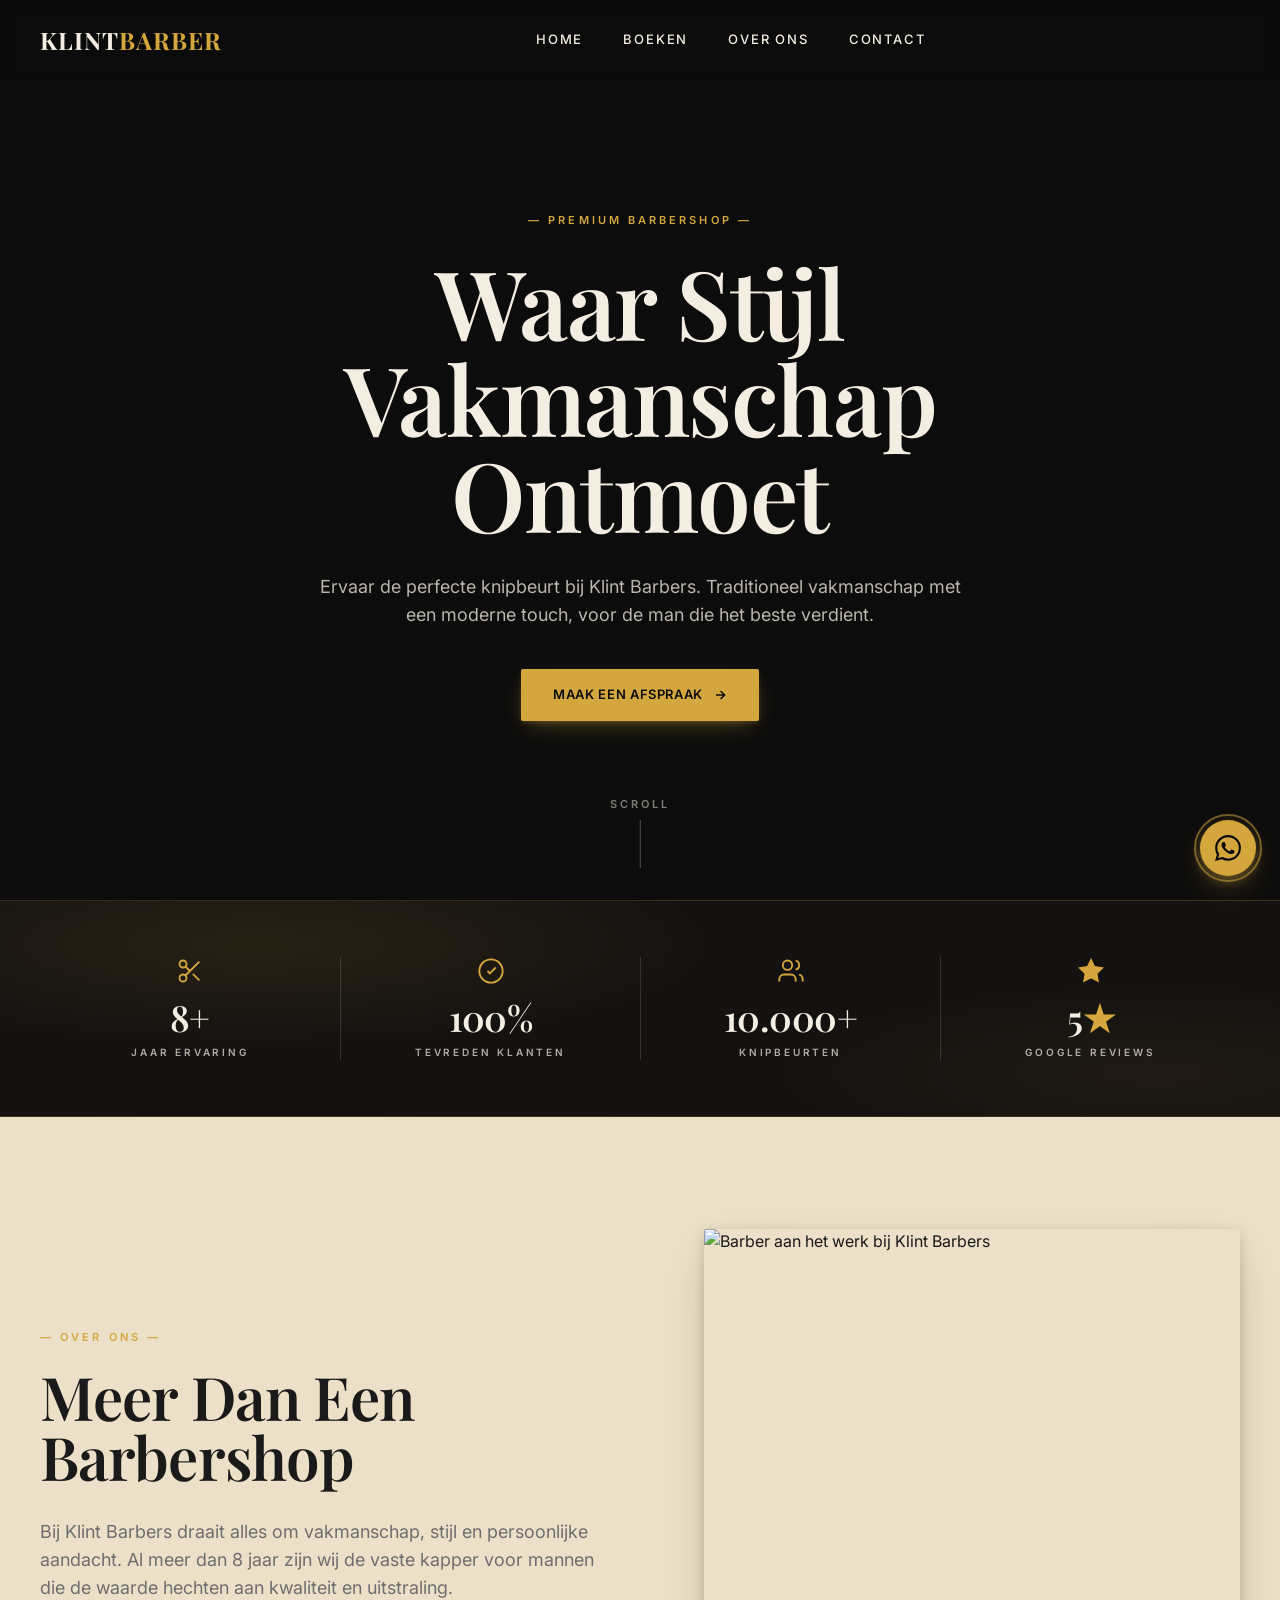
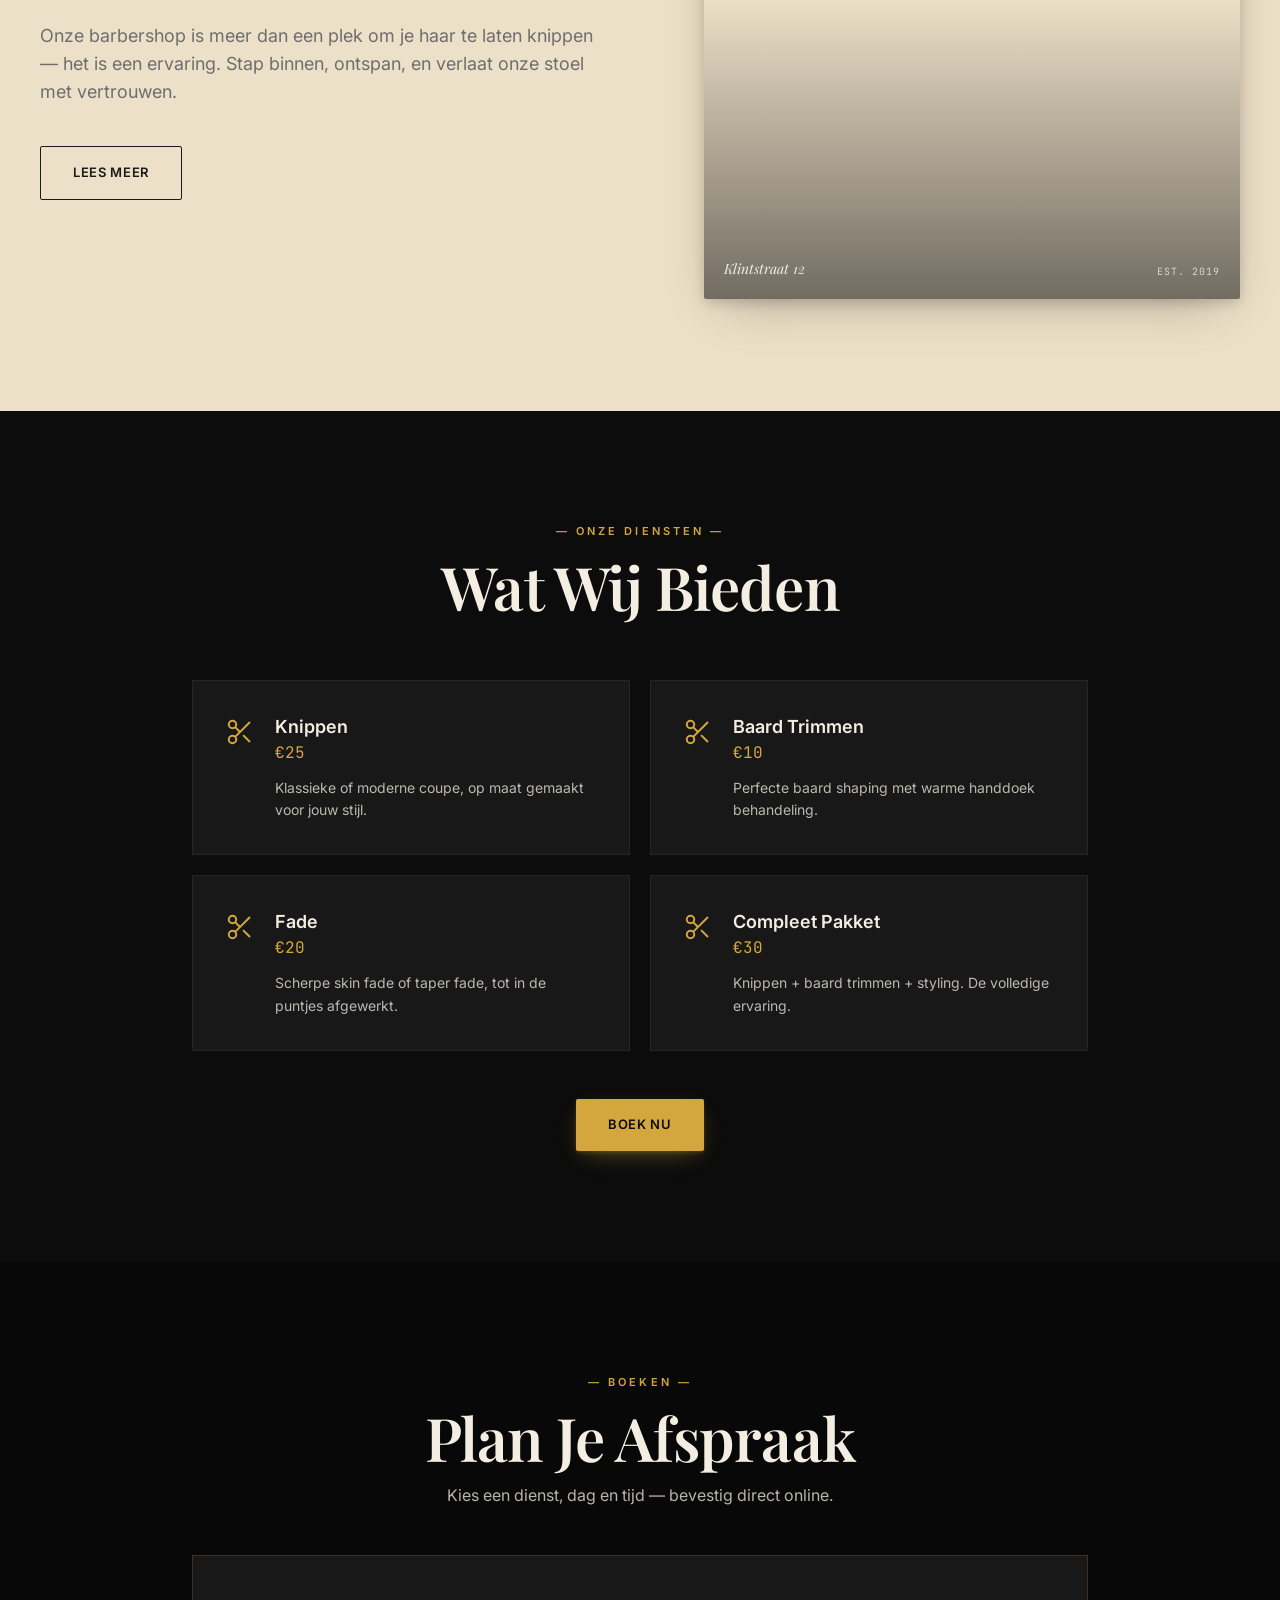
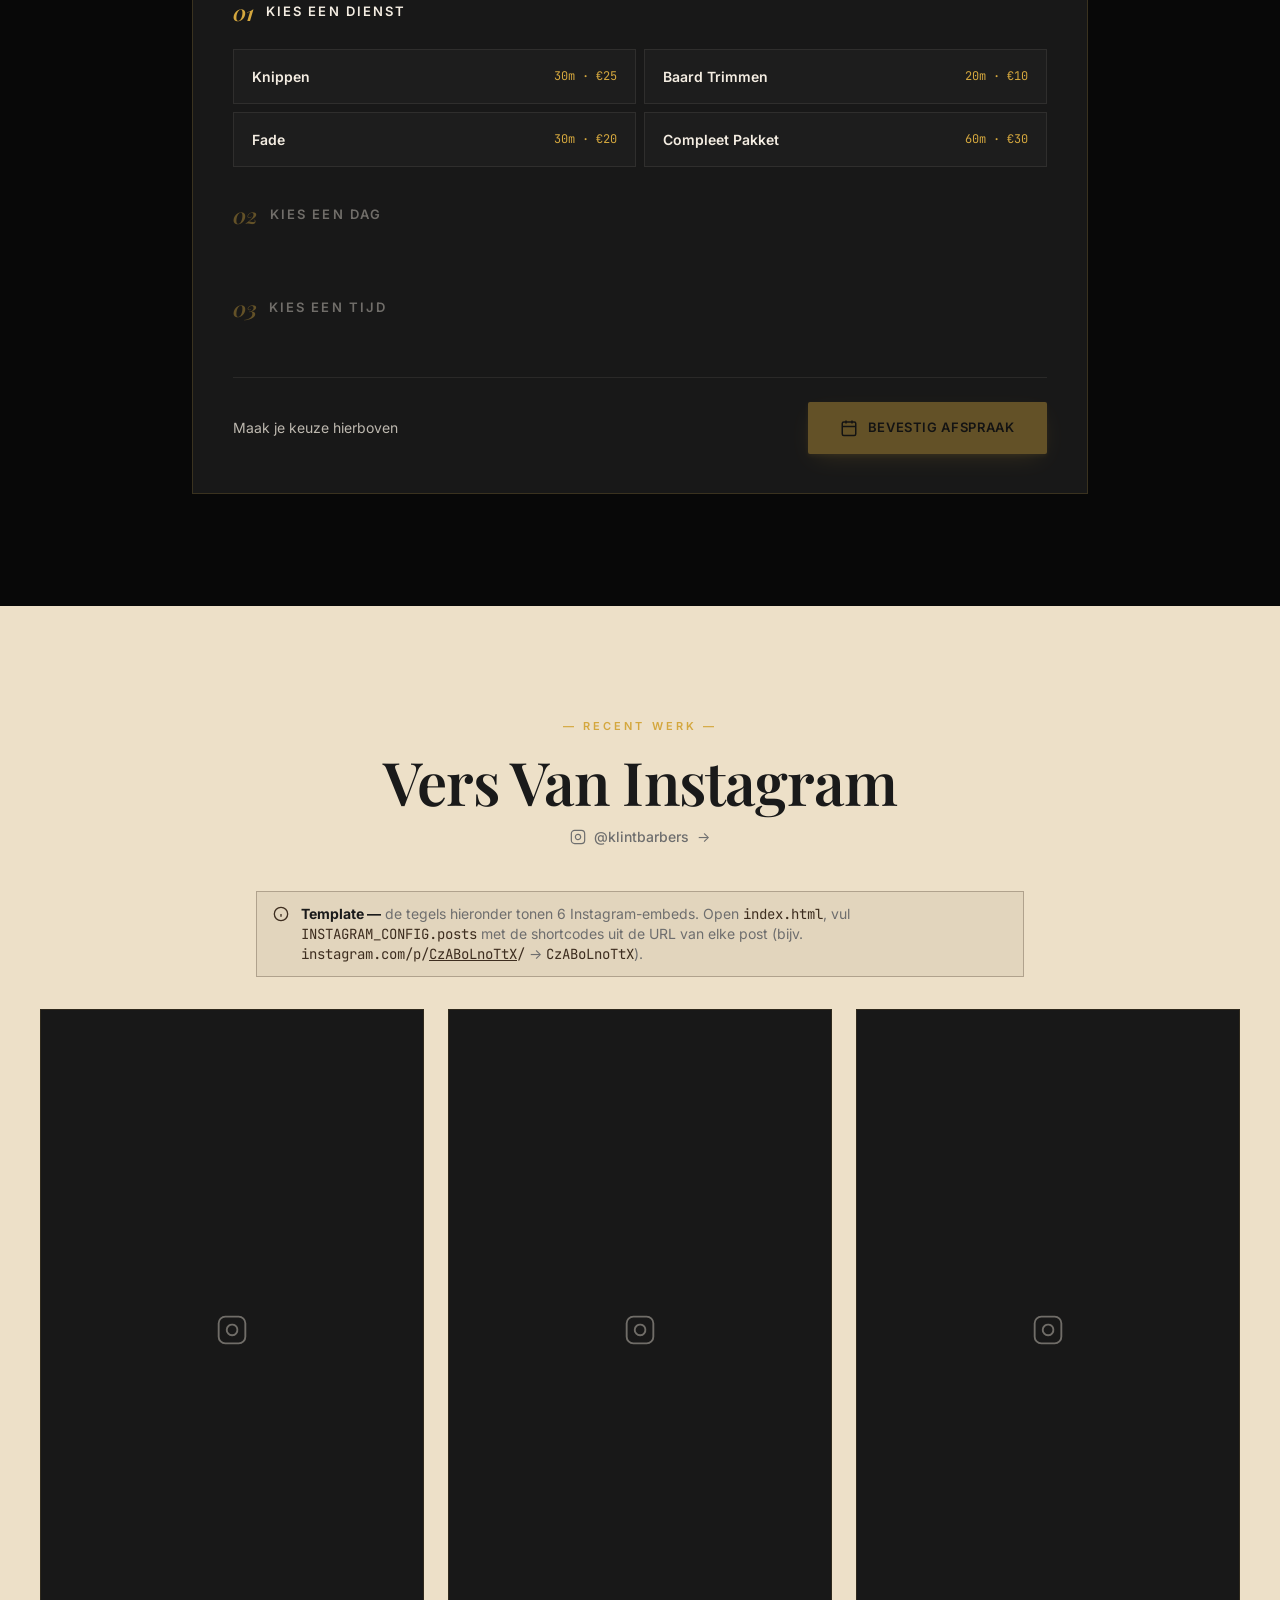
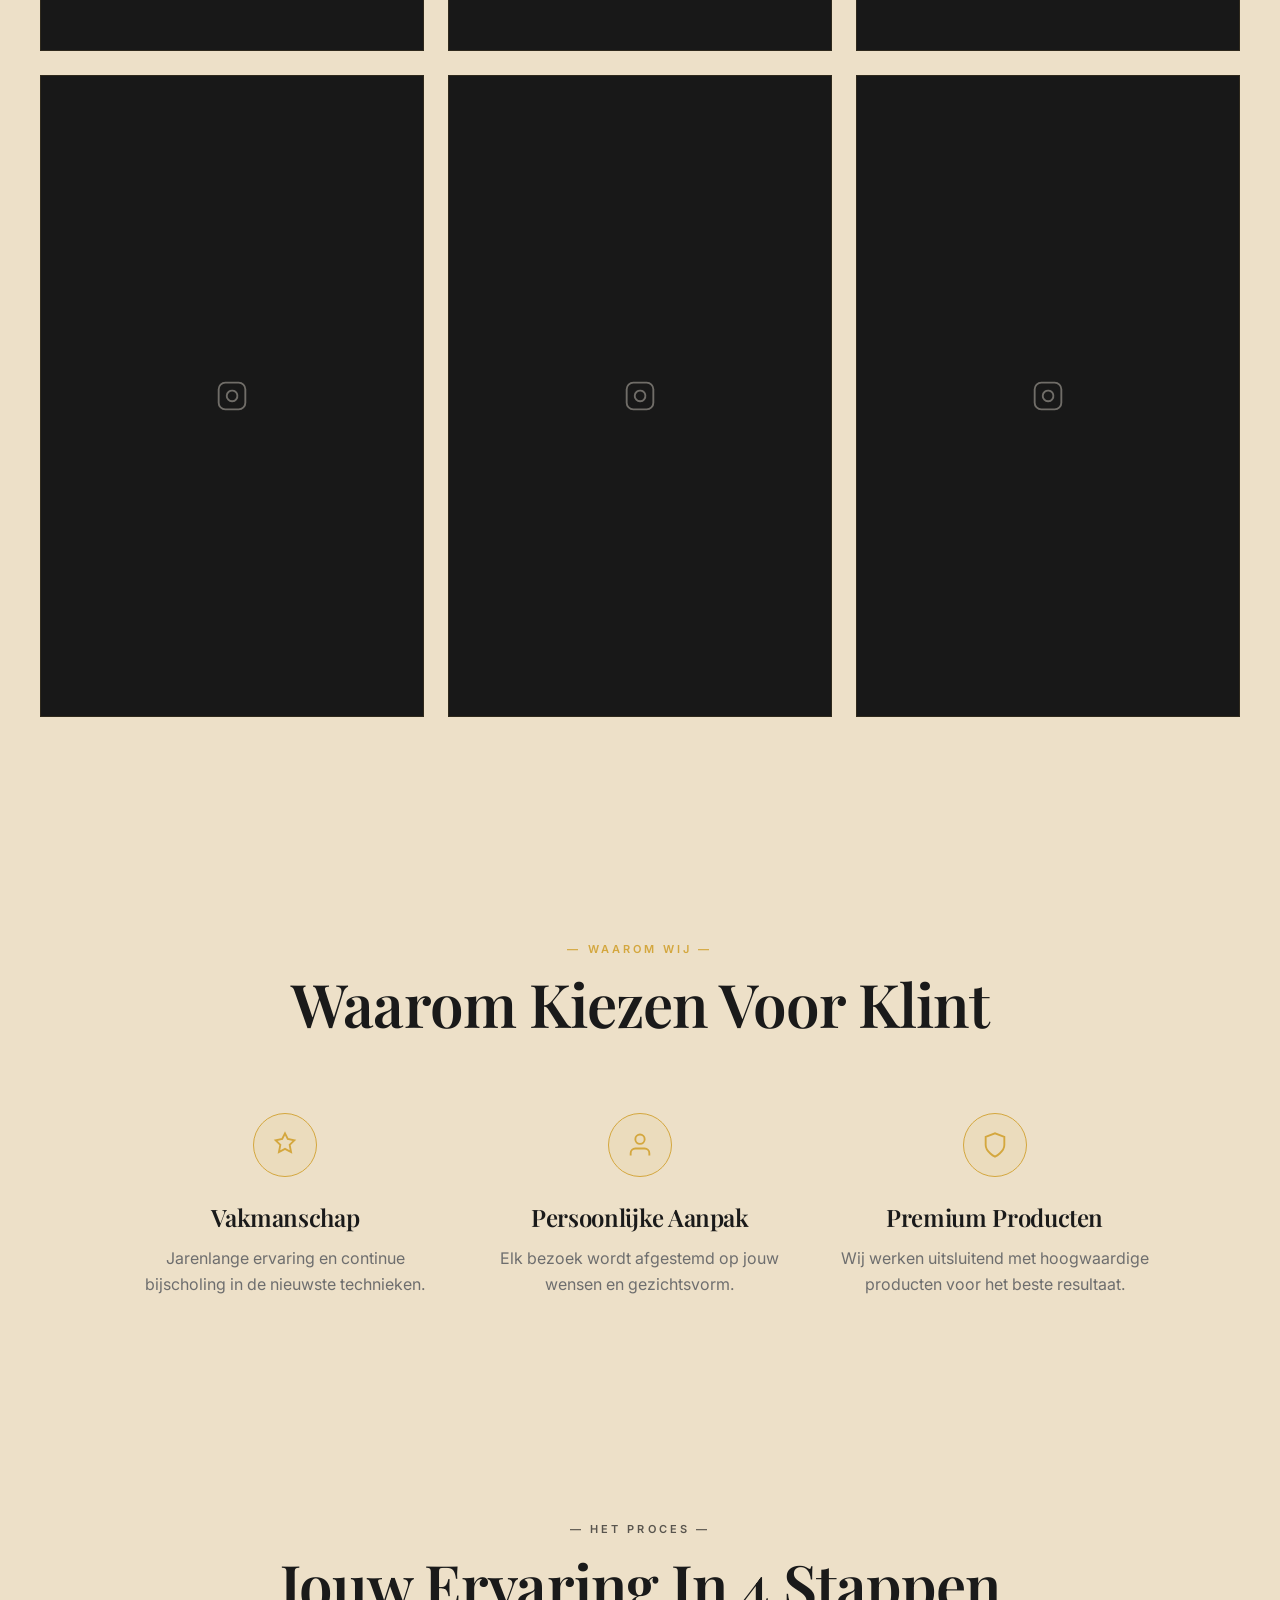
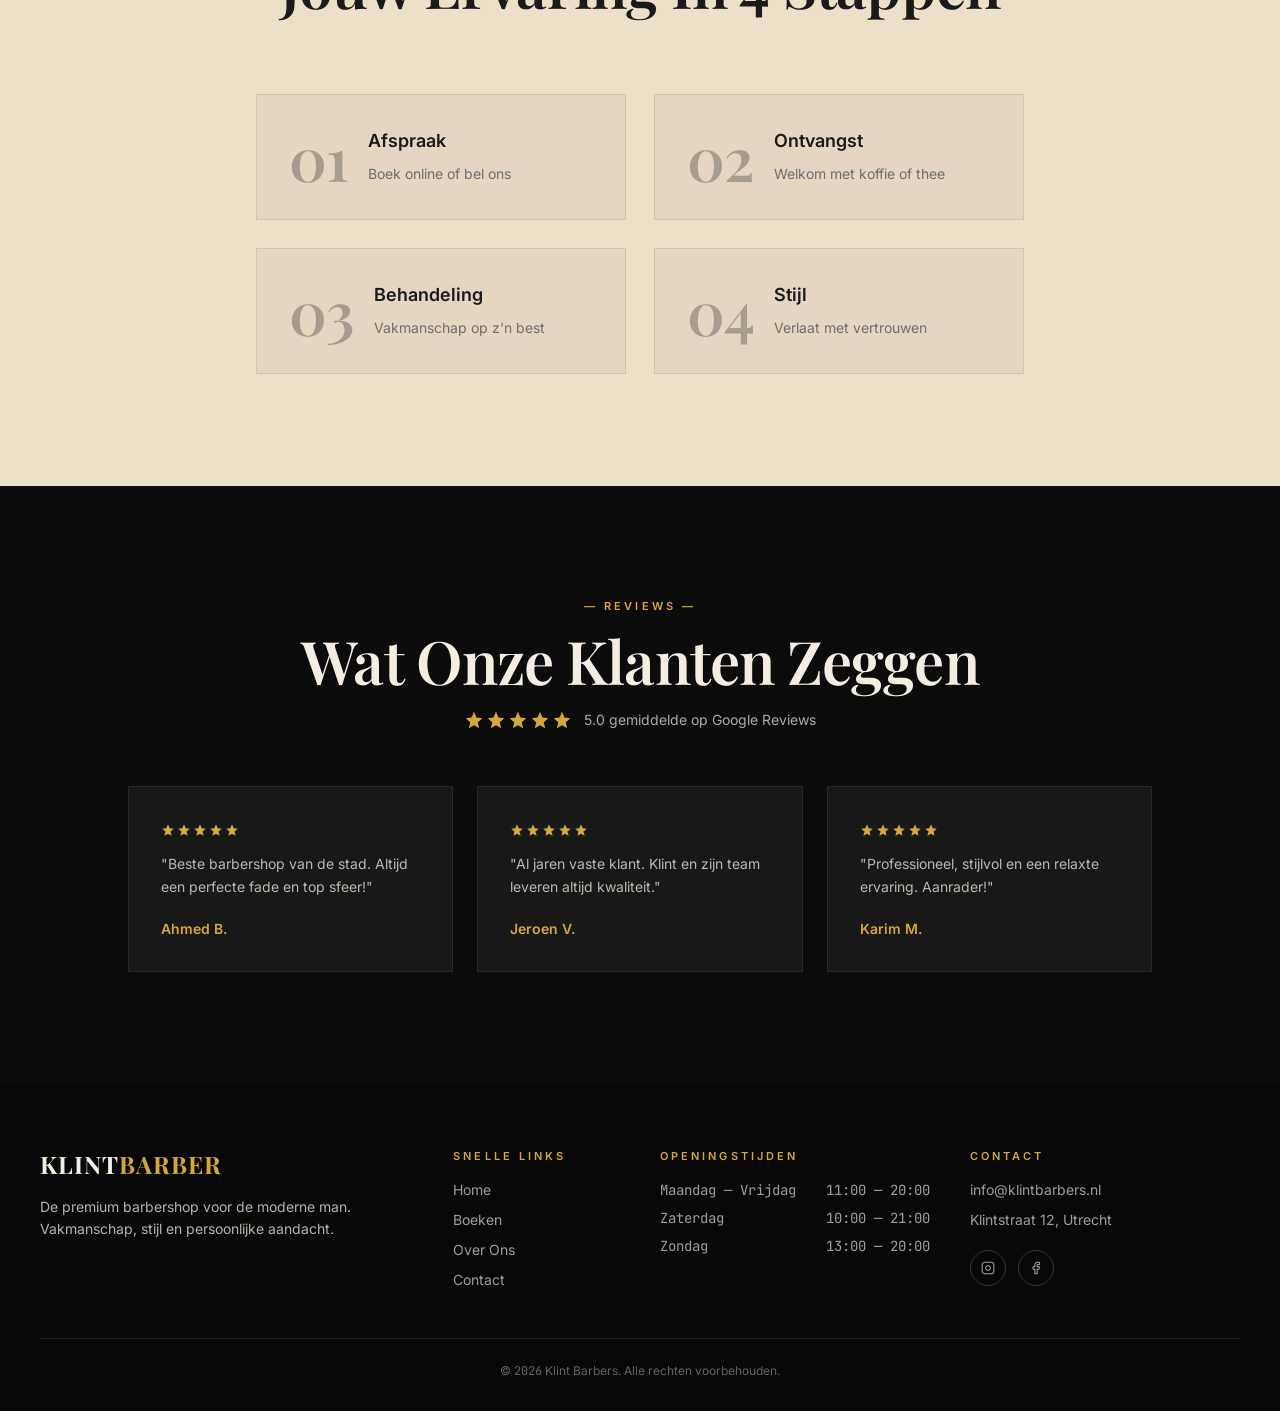
==== commit 807596ef: "Scrub real contact data, enable Cal.com booking by default - Remove the real phone/WhatsApp number f" ====
--- a/klint-barbers-site/index.html
+++ b/klint-barbers-site/index.html
@@ -593,11 +593,10 @@
     "@id": "https://klintbarbers.nl/#barbershop",
     "name": "Klint Barbers",
     "image": "https://images.unsplash.com/photo-1599351431202-1e0f0137899a?w=1200&h=630&q=80&auto=format&fit=crop",
-    "telephone": "+31 6 42265456",
     "email": "info@klintbarbers.nl",
     "address": {
       "@type": "PostalAddress",
-      "streetAddress": "Hofnarlaan 2",
+      "streetAddress": "Klintstraat 12",
       "addressLocality": "Utrecht",
       "addressCountry": "NL"
     },
@@ -638,12 +637,8 @@
           <a href="#contact" class="nav-link">Contact</a>
         </nav>
 
-        <!-- Phone + mobile toggle -->
+        <!-- Mobile toggle -->
         <div class="flex items-center gap-4">
-          <a href="tel:+31642265456" class="hidden md:inline-flex items-center gap-2 text-brand-gold hover:text-brand-goldBright text-sm font-medium" style="transition: color 200ms var(--ease-out-soft);">
-            <svg width="14" height="14" viewBox="0 0 24 24" fill="none" stroke="currentColor" stroke-width="2" aria-hidden="true"><path d="M22 16.92v3a2 2 0 0 1-2.18 2 19.79 19.79 0 0 1-8.63-3.07 19.5 19.5 0 0 1-6-6 19.79 19.79 0 0 1-3.07-8.67A2 2 0 0 1 4.11 2h3a2 2 0 0 1 2 1.72 12.84 12.84 0 0 0 .7 2.81 2 2 0 0 1-.45 2.11L8.09 9.91a16 16 0 0 0 6 6l1.27-1.27a2 2 0 0 1 2.11-.45 12.84 12.84 0 0 0 2.81.7A2 2 0 0 1 22 16.92z"/></svg>
-            <span class="mono-num">+31 6 42265456</span>
-          </a>
           <!-- Mobile menu toggle -->
           <button id="menu-toggle" class="lg:hidden w-10 h-10 flex flex-col items-center justify-center gap-1.5 text-brand-cream" aria-label="Menu" aria-expanded="false" aria-controls="mobile-nav">
             <span class="block w-5 h-px bg-brand-cream"></span>
@@ -665,7 +660,6 @@
         <a href="#contact" class="mobile-link block py-4 text-2xl wordmark border-b border-brand-cream/10">Contact</a>
 
         <div class="mt-auto pt-10 space-y-4">
-          <a href="tel:+31642265456" class="flex items-center gap-2 text-brand-gold mono-num">+31 6 42265456</a>
           <a href="#boeken" class="mobile-link btn btn-gold w-full">Maak Een Afspraak</a>
         </div>
       </div>
@@ -771,7 +765,7 @@
             <!-- Gradient overlay + corner caption -->
             <div class="absolute inset-0 pointer-events-none" style="background: linear-gradient(to top, rgba(12,12,12,0.55), transparent 45%);"></div>
             <div class="absolute bottom-5 left-5 right-5 flex items-end justify-between text-brand-cream">
-              <div class="font-serif italic text-sm">Voorstraat 88</div>
+              <div class="font-serif italic text-sm">Klintstraat 12</div>
               <div class="mono-num text-[10px] tracking-widest text-brand-cream/80">EST. 2019</div>
             </div>
           </div>
@@ -1142,9 +1136,8 @@
         <div class="md:col-span-3">
           <div class="eyebrow mb-4">Contact</div>
           <ul class="space-y-2.5 text-sm">
-            <li><a href="tel:+31642265456" class="text-brand-gold mono-num hover:text-brand-goldBright" style="transition: color 200ms var(--ease-out-soft);">+31 6 42265456</a></li>
             <li><a href="mailto:info@klintbarbers.nl" class="text-brand-cream/65 hover:text-brand-gold" style="transition: color 200ms var(--ease-out-soft);">info@klintbarbers.nl</a></li>
-            <li class="text-brand-cream/65">Hofnarlaan 2, Utrecht</li>
+            <li class="text-brand-cream/65">Klintstraat 12, Utrecht</li>
           </ul>
           <div class="flex items-center gap-3 mt-5">
             <a id="footer-ig" href="https://instagram.com/" target="_blank" rel="noopener" aria-label="Instagram" class="w-9 h-9 rounded-full border border-brand-cream/20 flex items-center justify-center text-brand-cream/65 hover:text-brand-gold hover:border-brand-gold" style="transition: color 200ms var(--ease-out-soft), border-color 200ms var(--ease-out-soft);">
@@ -1164,7 +1157,7 @@
   </footer>
 
   <!-- Floating WhatsApp -->
-  <a href="https://wa.me/31642265456" target="_blank" rel="noopener" class="whatsapp-fab" aria-label="WhatsApp">
+  <a href="#boeken" class="whatsapp-fab" aria-label="WhatsApp">
     <svg width="26" height="26" viewBox="0 0 24 24" fill="currentColor" aria-hidden="true">
       <path d="M17.472 14.382c-.297-.149-1.758-.867-2.03-.967-.273-.099-.471-.148-.67.15-.197.297-.767.966-.94 1.164-.173.199-.347.223-.644.075-.297-.15-1.255-.463-2.39-1.475-.883-.788-1.48-1.761-1.653-2.059-.173-.297-.018-.458.13-.606.134-.133.298-.347.446-.52.149-.174.198-.298.298-.497.099-.198.05-.371-.025-.52-.075-.149-.669-1.612-.916-2.207-.242-.579-.487-.5-.669-.51-.173-.008-.371-.01-.57-.01-.198 0-.52.074-.792.372-.272.297-1.04 1.016-1.04 2.479 0 1.462 1.065 2.875 1.213 3.074.149.198 2.096 3.2 5.077 4.487.71.306 1.262.489 1.694.625.712.227 1.36.195 1.871.118.571-.085 1.758-.719 2.006-1.413.248-.694.248-1.289.173-1.413-.074-.124-.272-.198-.57-.347m-5.421 7.403h-.004a9.87 9.87 0 0 1-5.031-1.378l-.361-.214-3.741.982.998-3.648-.235-.374a9.86 9.86 0 0 1-1.51-5.26c.001-5.45 4.436-9.884 9.888-9.884 2.64 0 5.122 1.03 6.988 2.898a9.825 9.825 0 0 1 2.893 6.994c-.003 5.45-4.437 9.884-9.885 9.884m8.413-18.297A11.815 11.815 0 0 0 12.05 0C5.495 0 .16 5.335.157 11.892c0 2.096.547 4.142 1.588 5.945L.057 24l6.305-1.654a11.882 11.882 0 0 0 5.683 1.448h.005c6.554 0 11.89-5.335 11.893-11.893A11.821 11.821 0 0 0 20.464 3.488"/>
     </svg>
@@ -1325,10 +1318,10 @@
     // ════════════════════════════════════════════════════════
     //  ONLINE BOOKING — Cal.com  (https://cal.com)
     // ════════════════════════════════════════════════════════
-    //  The widget is fully wired for Cal.com. Until an account is connected
-    //  it falls back to the WhatsApp flow, which works out of the box.
-    //
-    //  Go live with real online booking (the free plan is enough):
+    //  Cal.com is the site's booking flow: the button opens the Cal.com
+    //  booking overlay pre-filled with the chosen service and day, showing
+    //  REAL availability. `username` below is a demo account — connect your
+    //  own before launch (the free plan is enough):
     //   1. Create an account on https://cal.com and pick a username
     //      (e.g. "klintbarbers" → cal.com/klintbarbers).
     //   2. Create one event type per service with these exact slugs:
@@ -1337,13 +1330,12 @@
     //      (Or use your own slugs and update `events` below.)
     //   3. In Cal.com, set your availability to match the shop hours and
     //      connect your (Google) calendar so double bookings are impossible.
-    //   4. Set `enabled: true` below. The button then opens the Cal.com
-    //      booking overlay pre-filled with the chosen service and day,
-    //      showing REAL availability. WhatsApp stays available via the
-    //      floating button. See README.md for the full walkthrough.
+    //   4. Put your username in `username` below. Setting `enabled: false`
+    //      instead switches the widget to the WhatsApp flow — that needs
+    //      BOOKING_CONFIG.whatsapp filled in. See README.md for details.
     const CAL_CONFIG = {
-      enabled: false,                 // <-- flip to true once your Cal.com account is set up
-      username: 'klintbarbers',       // <-- your cal.com username
+      enabled: true,                  // Cal.com is the site's booking flow
+      username: 'klintbarbers',       // <-- demo account; replace with your own cal.com username
       events: {                       // service id -> cal.com event slug
         knippen: 'knippen',
         baard: 'baard-trimmen',
@@ -1404,7 +1396,8 @@
         { id: 'compleet',     label: 'Compleet Pakket',  duration: 60, price: 30 },
       ],
       slotInterval: 30,
-      whatsapp: '31642265456',
+      whatsapp: '',                  // <-- WhatsApp number: digits only incl. country code, e.g. '31612345678'.
+                                     //     Empty = floating button scrolls to #boeken instead of opening WhatsApp.
       bookingHorizonDays: 21,
       dayNamesNL: ['Zo','Ma','Di','Wo','Do','Vr','Za'],
       monthNamesNL: ['JAN','FEB','MRT','APR','MEI','JUN','JUL','AUG','SEP','OKT','NOV','DEC'],
@@ -1424,10 +1417,15 @@
       const $timeStep = document.getElementById('bw-time-step');
       if (!$services) return;
 
-      // Keep the floating WhatsApp button on the same number as the widget,
-      // so BOOKING_CONFIG.whatsapp is the single place to change it.
+      // The floating WhatsApp button follows BOOKING_CONFIG.whatsapp — the
+      // single place to set the number. While it's empty the button keeps
+      // its safe in-page link to the booking section (#boeken).
       const fab = document.querySelector('.whatsapp-fab');
-      if (fab) fab.href = `https://wa.me/${BOOKING_CONFIG.whatsapp}`;
+      if (fab && BOOKING_CONFIG.whatsapp) {
+        fab.href = `https://wa.me/${BOOKING_CONFIG.whatsapp}`;
+        fab.target = '_blank';
+        fab.rel = 'noopener';
+      }
 
       // Local-timezone date key (YYYY-MM-DD) — toISOString would shift the
       // date around midnight because it converts to UTC.
@@ -1644,8 +1642,13 @@
             const slug = CAL_CONFIG.events[service.id] || service.id;
             const iso = toKey(date);
             $submit.href = `https://cal.com/${encodeURIComponent(CAL_CONFIG.username)}/${encodeURIComponent(slug)}?date=${iso}&month=${iso.slice(0, 7)}`;
+          } else if (BOOKING_CONFIG.whatsapp) {
+            $submit.href = buildWhatsAppLink();
           } else {
-            $submit.href = buildWhatsAppLink();
+            // Neither Cal.com nor a WhatsApp number configured — keep the
+            // button disabled rather than emit a broken wa.me link.
+            $submit.setAttribute('aria-disabled', 'true');
+            $submit.href = '#';
           }
         } else {
           $submit.setAttribute('aria-disabled', 'true');
